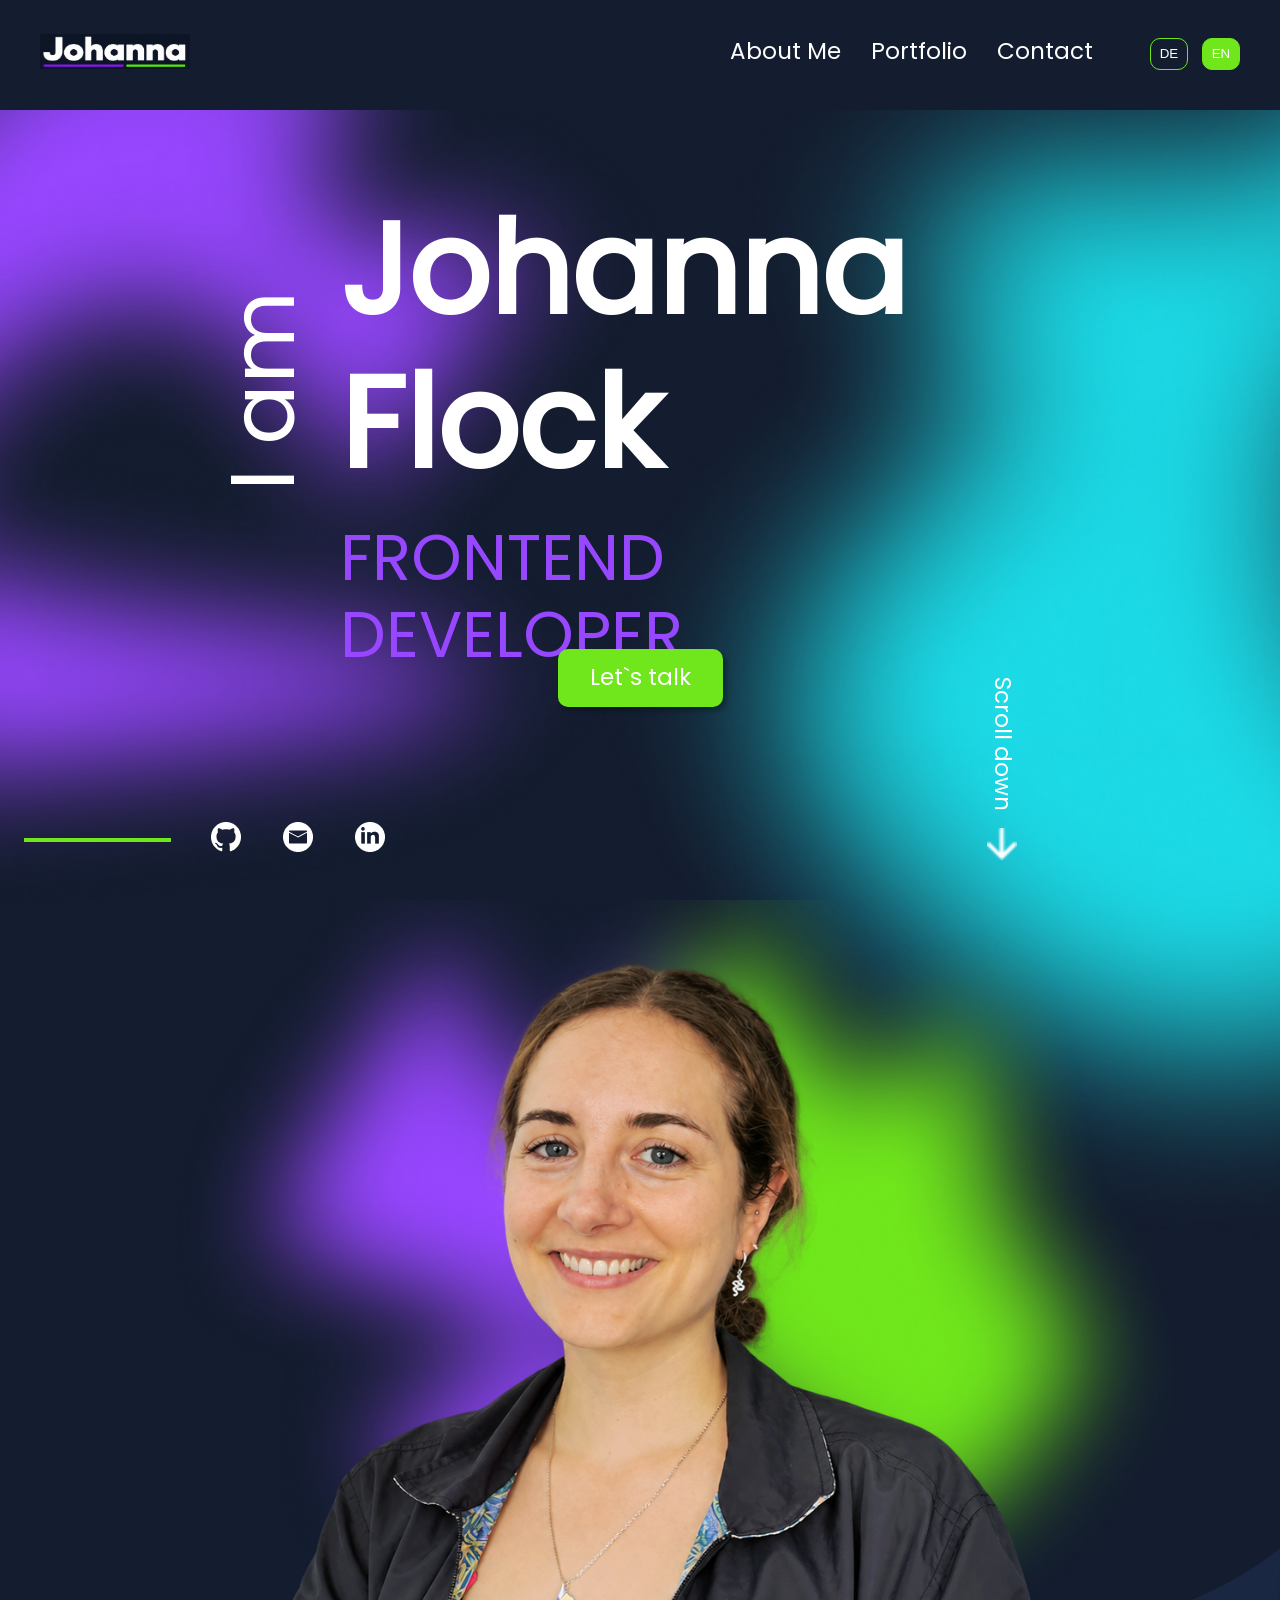
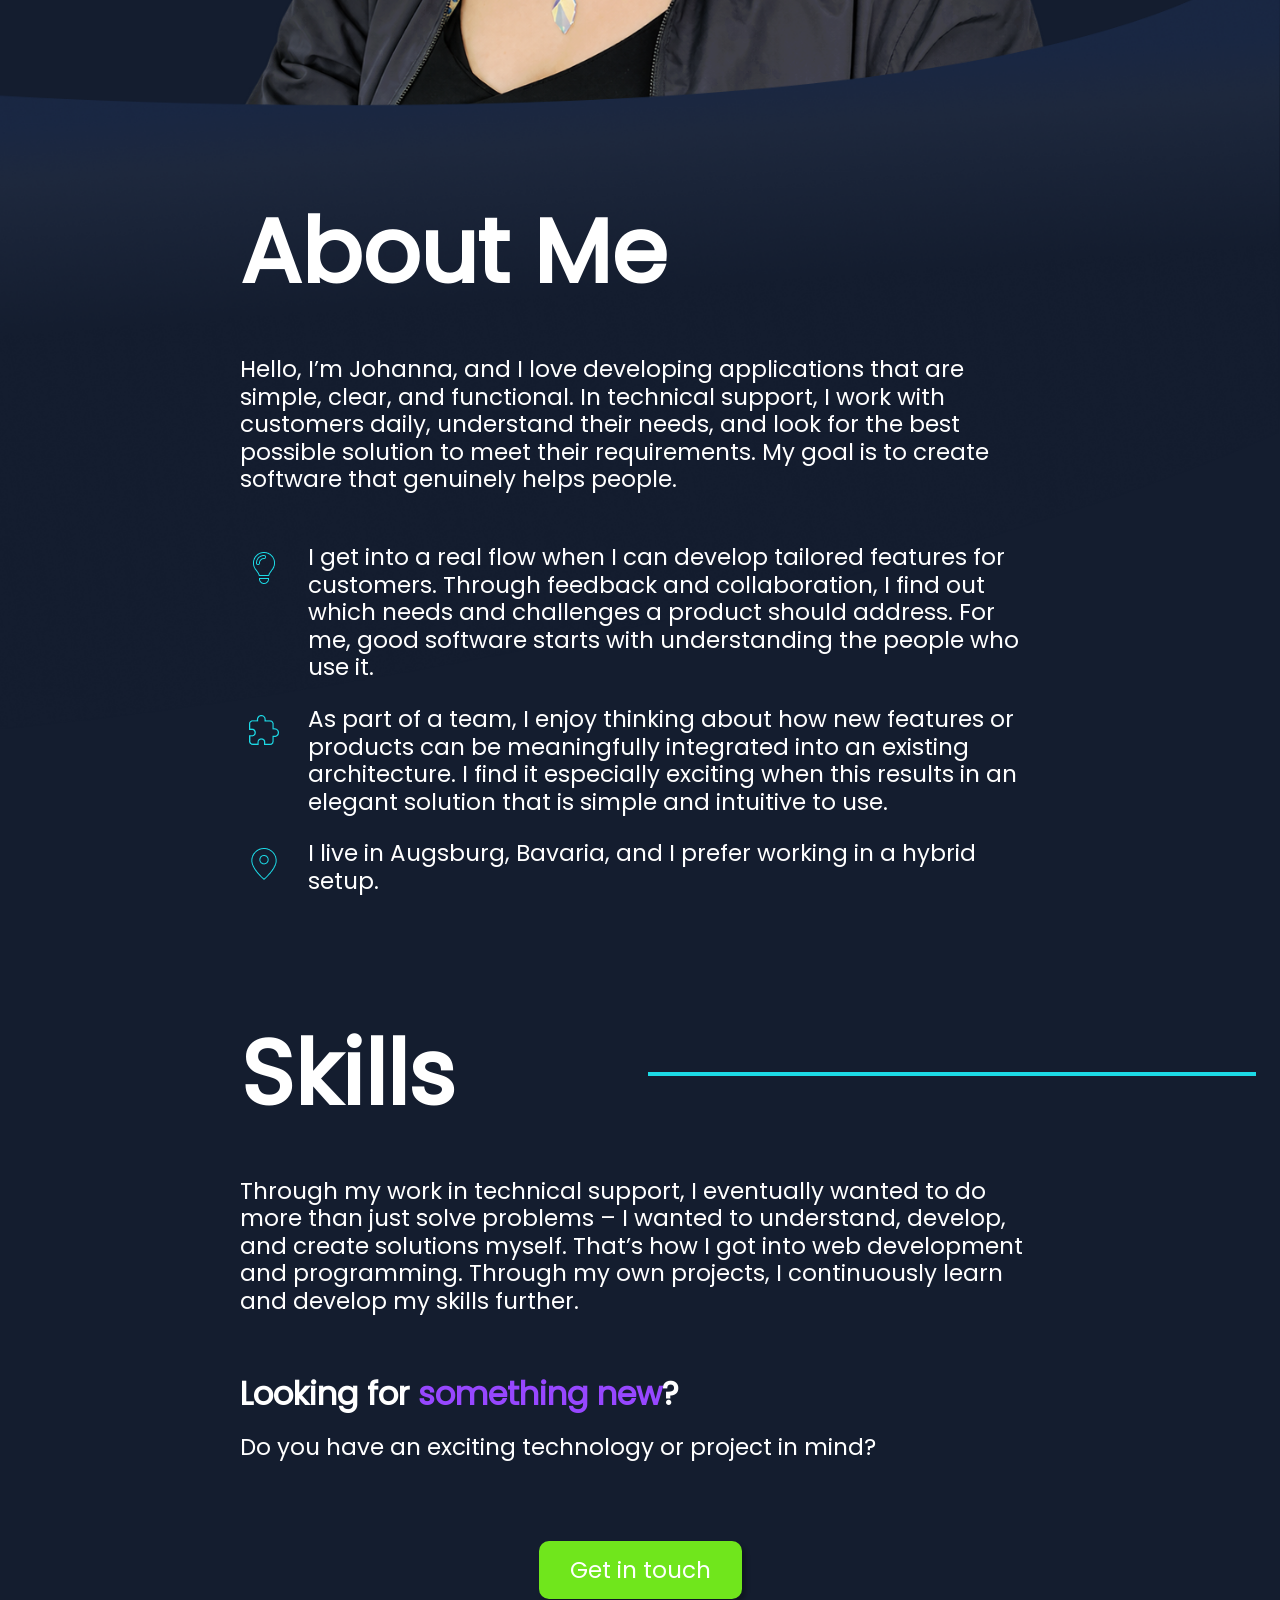
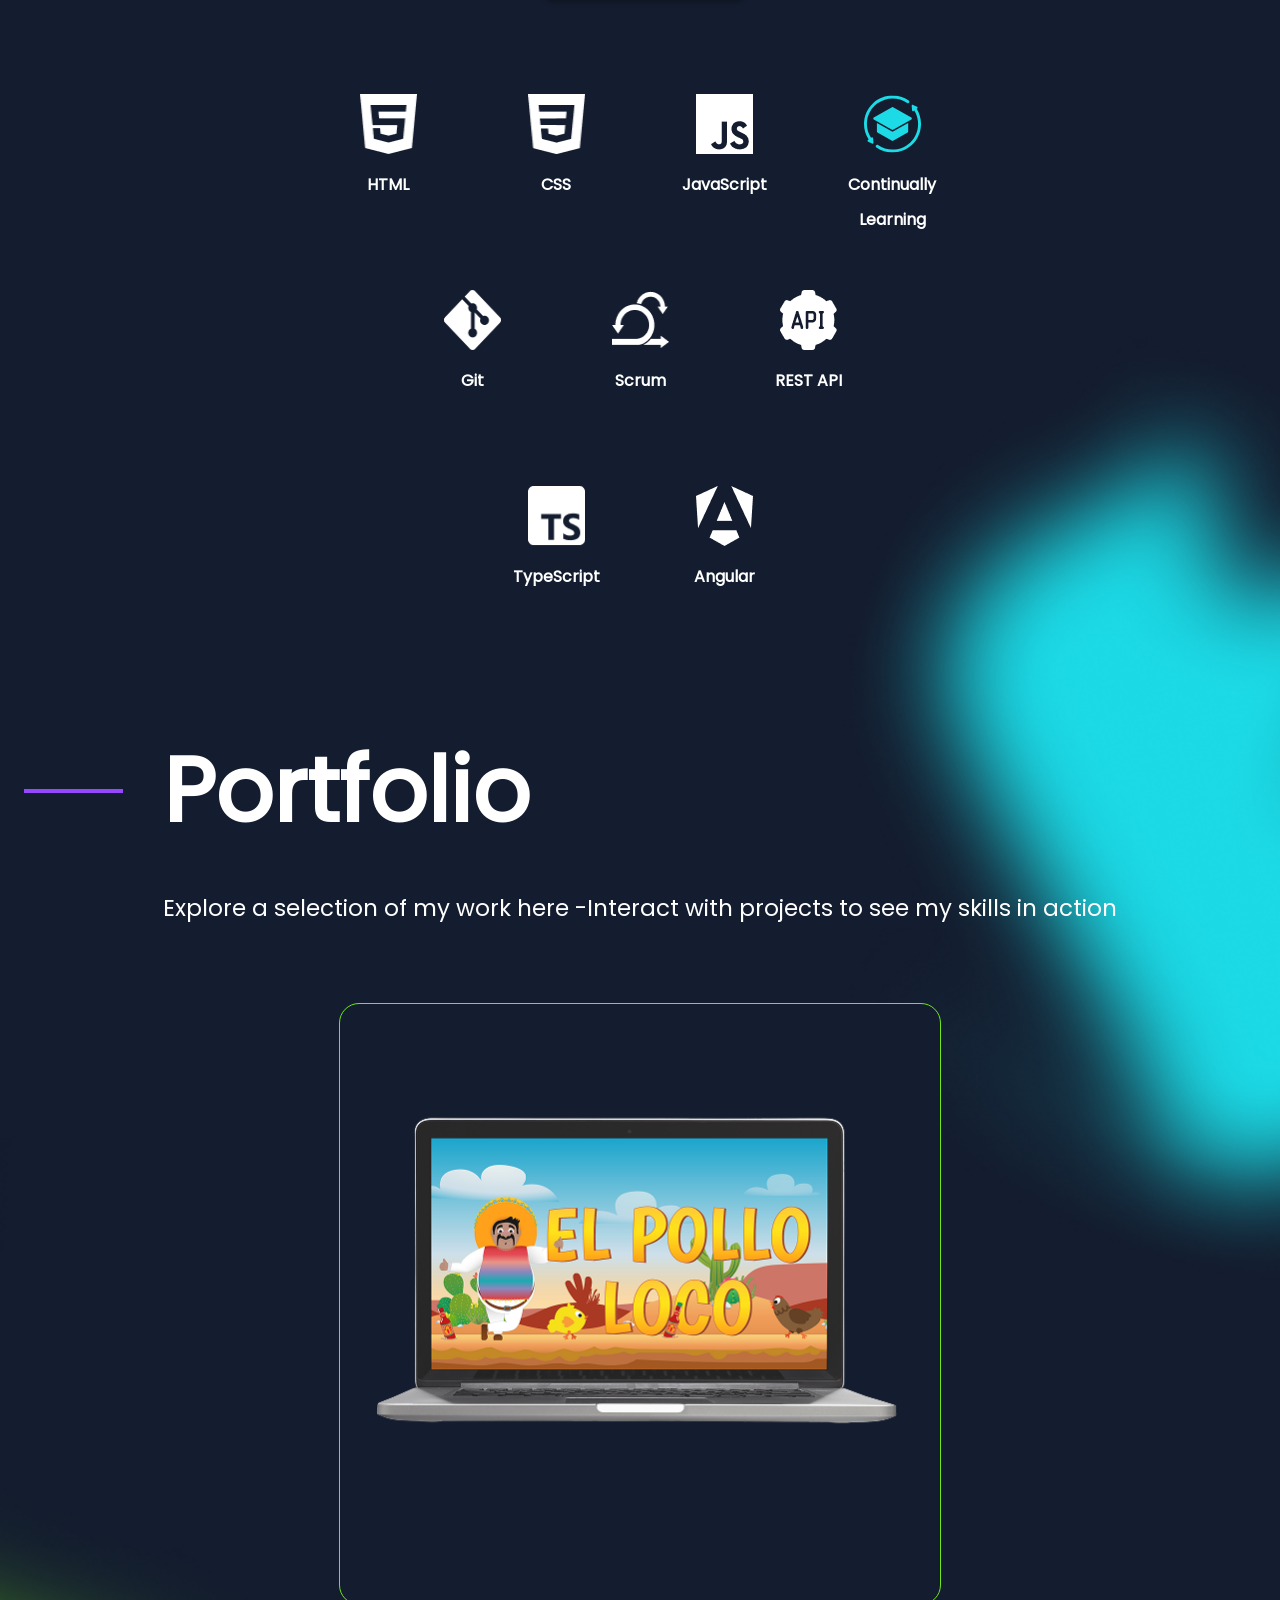
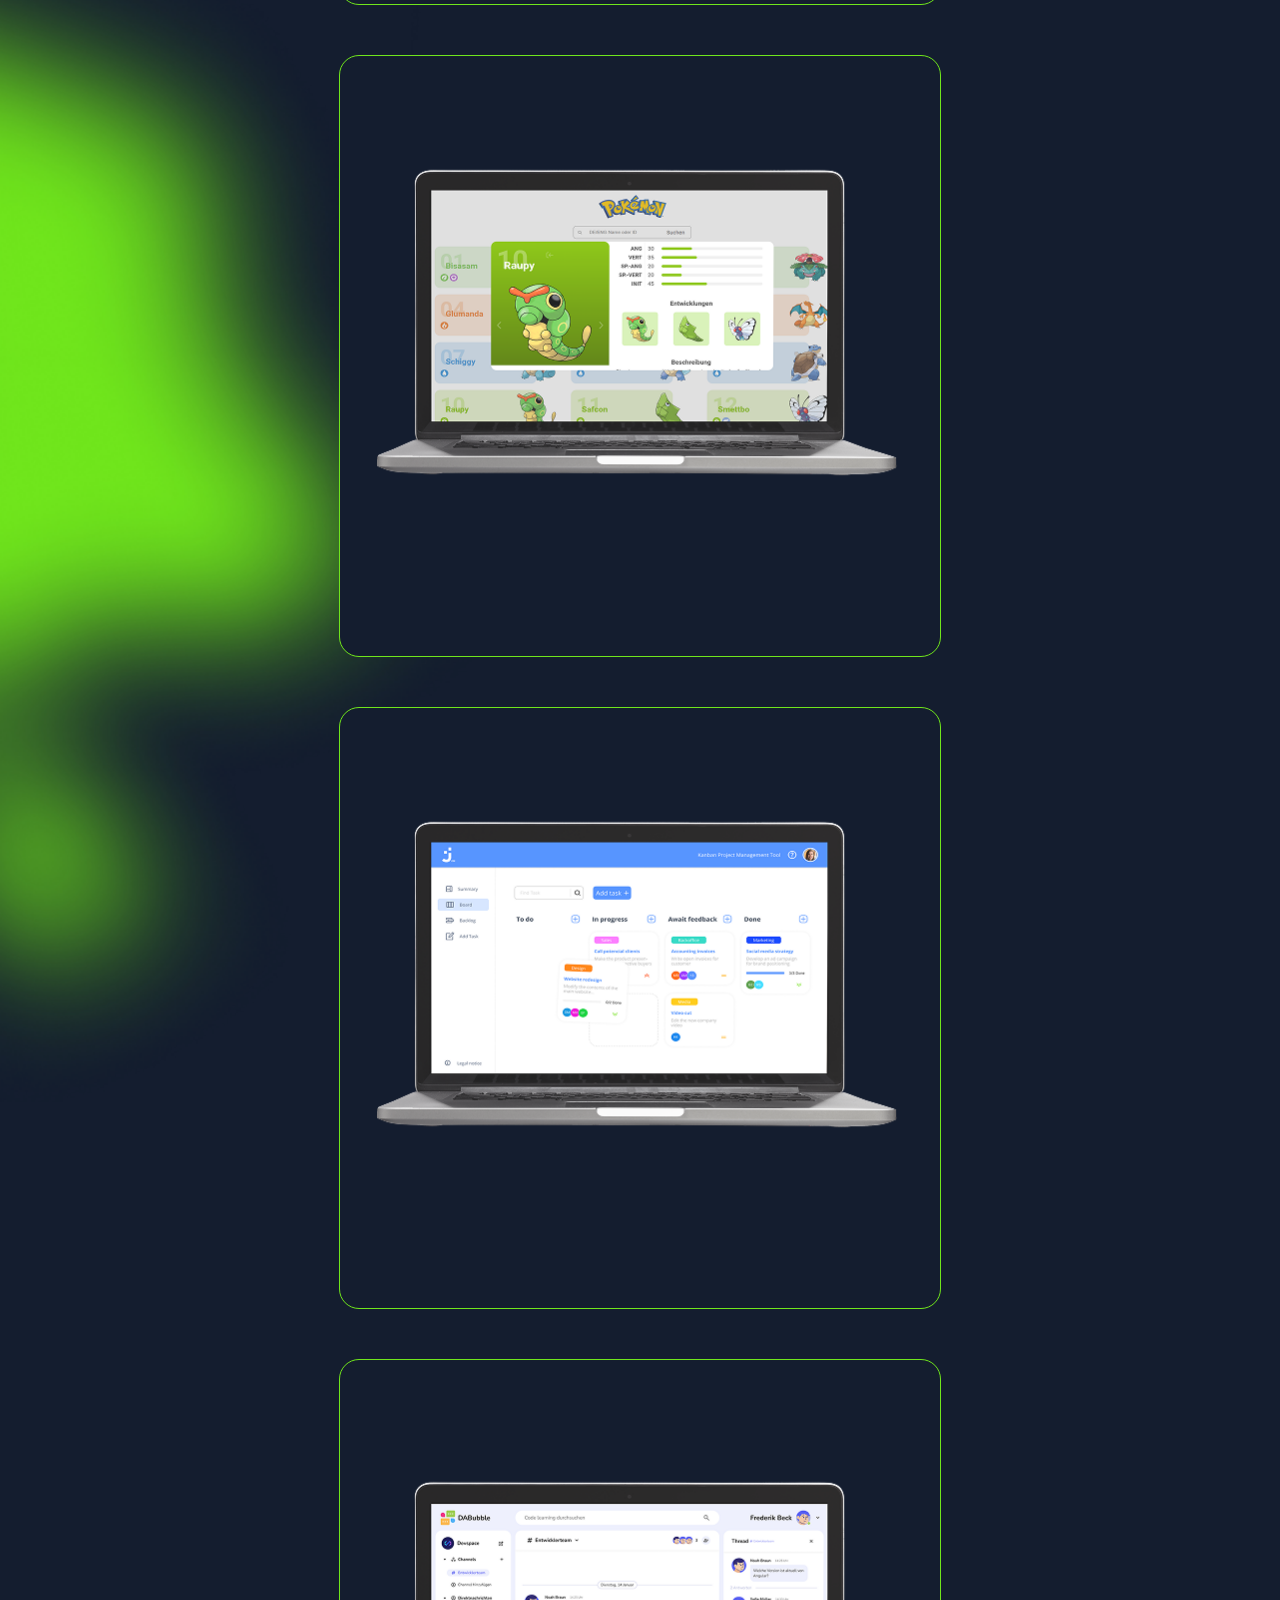
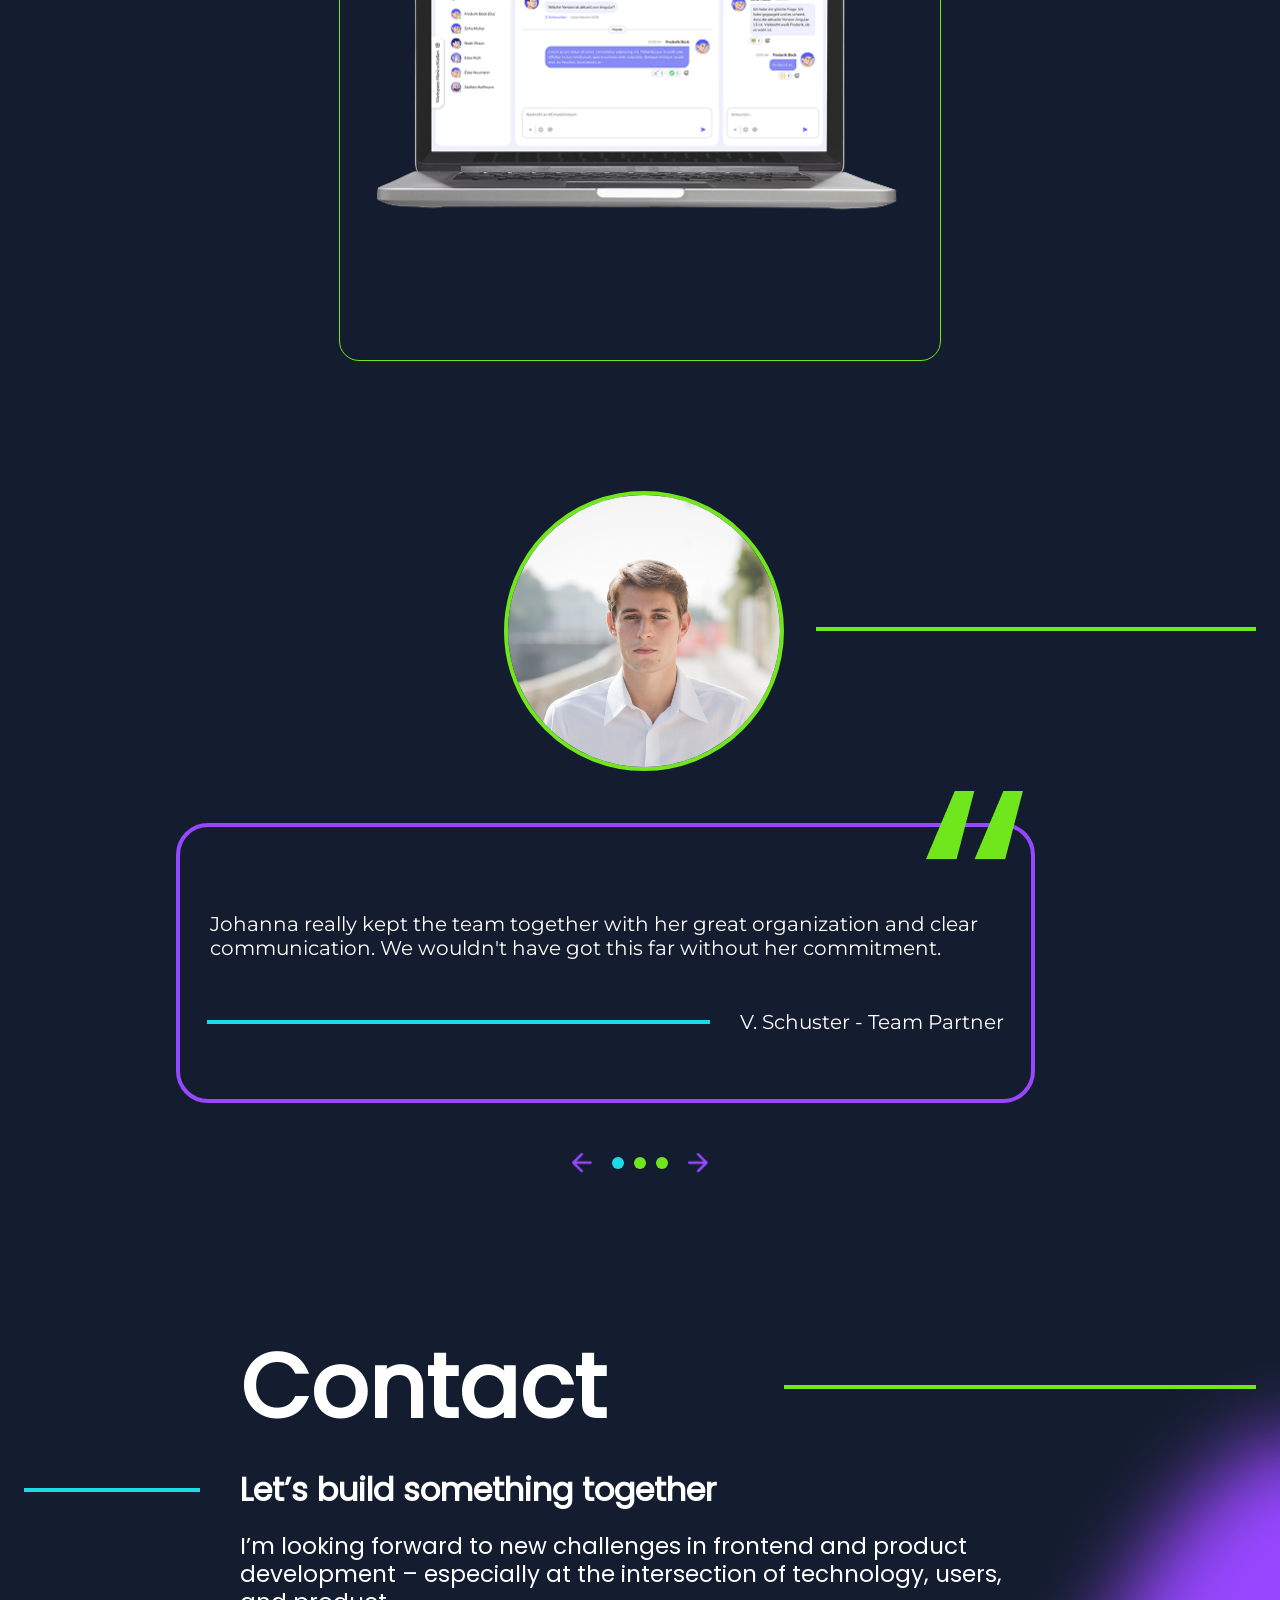
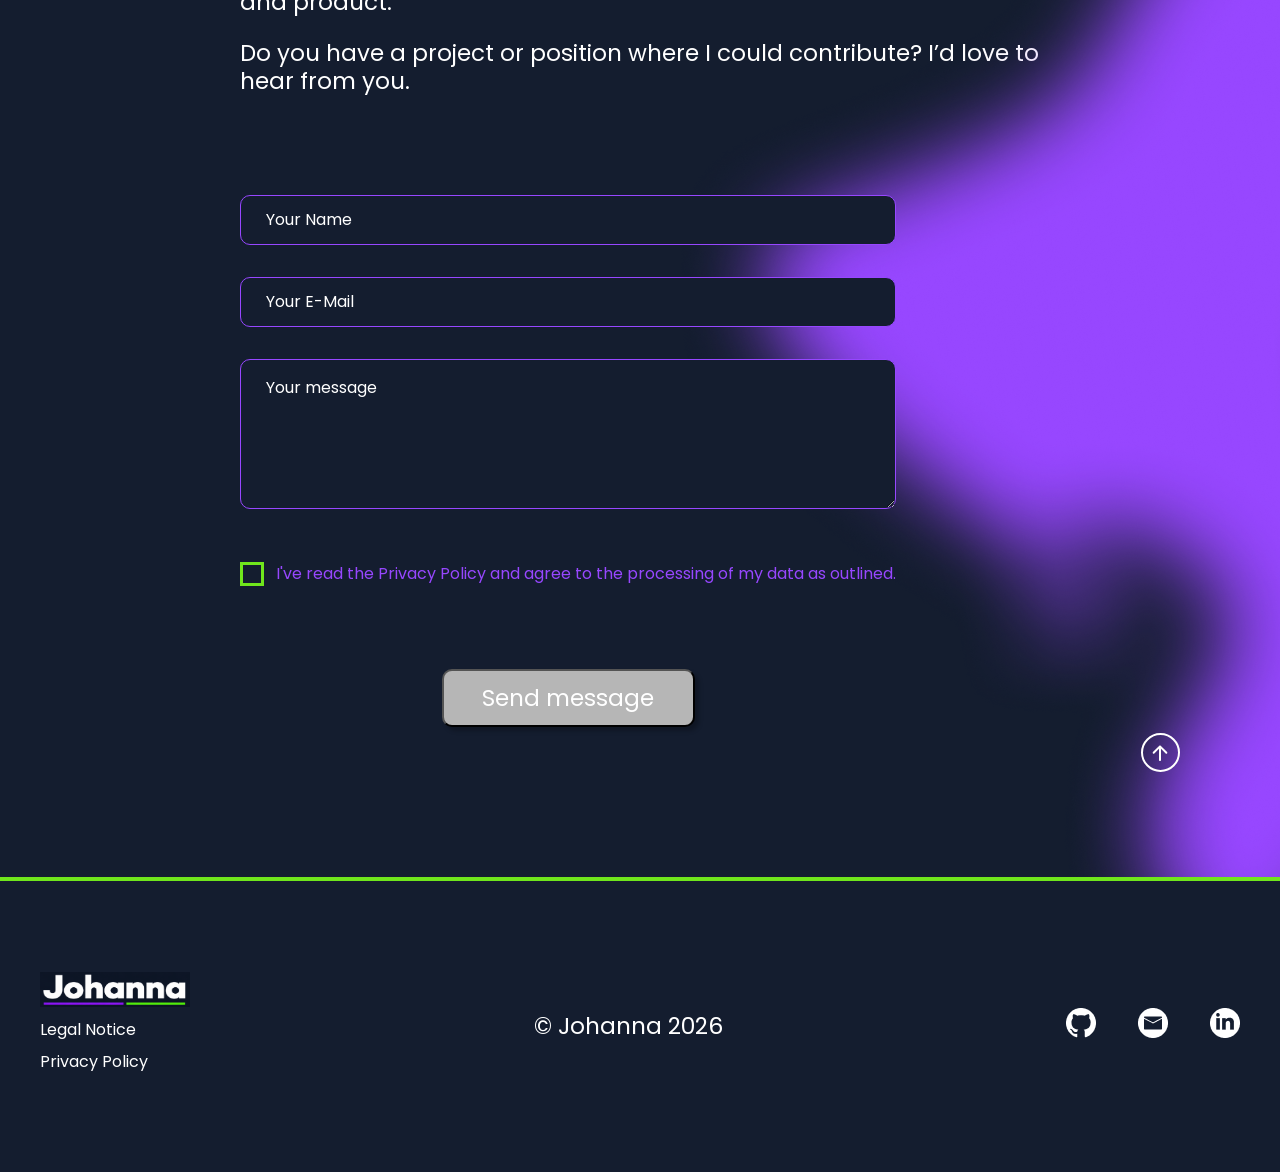
==== index.html @ c3635b46 "small adjustments layout" ====
<!DOCTYPE html>
<html lang="de">

<head>
    <meta charset="UTF-8">
    <meta name="viewport" content="width=device-width, initial-scale=1.0">
    <title>Johanna Flock</title>
    <link rel="icon" type="image/png" href="icons/favicon_portfolio.png">
    <link rel="stylesheet" href="css/style.css">
    <link rel="stylesheet" href="css/nav.css">
    <link rel="stylesheet" href="css/sections.css">
    <link rel="stylesheet" href="css/hero.css">
    <link rel="stylesheet" href="css/aboutme.css">
    <link rel="stylesheet" href="css/skills.css">
    <link rel="stylesheet" href="css/portfolio.css">
    <link rel="stylesheet" href="css/contact.css">
    <link rel="stylesheet" href="css/footer.css">
</head>
<body>
    <header class="header">
        <nav class="navbar">
            <div class="navbar_container">
                <div class="navbar_name">
                    <a href="#hero" class="nav_hero">
                        <img src="icons/Johannalogo.png" alt="Johanna Flock" class="nav_hero_img">
                    </a>
                </div>
                <div class="navbar_menu">
                    <div class="nav_links">
                        <a href="#about" class="nav_btn subtitles" data-i18n="aboutTitle">
                            About me
                        </a>
                        <a href="#portfolio" class="nav_btn subtitles" data-i18n="portfolioTitle">
                            Portfolio
                        </a>
                        <a href="#contact" class="nav_btn subtitles" data-i18n="contactTitle">
                            Contact
                        </a>
                    </div>
                    <div class="language_switch">
                        <button class="language_btn active_language_button" data-language="de">
                            DE
                        </button>

                        <button class="language_btn" data-language="en">
                            EN
                        </button>
                    </div>
                </div>
                <button class="burger_menu" aria-label="Open menu" aria-expanded="false" aria-controls="mobile_menu">
                    <span></span>
                    <span></span>
                    <span></span>
                </button>
            </div>
            <div class="mobile_menu_overlay" id="mobile_menu">
                <div class="mobile_menu_content">
                    <div class="mobile_nav_links">
                        <a href="#about" class="nav_btn subtitles mobile_nav_btn" data-i18n="aboutTitle">
                            About me
                        </a>
                        <a href="#portfolio" class="nav_btn subtitles mobile_nav_btn" data-i18n="portfolioTitle">
                            Portfolio
                        </a>
                        <a href="#contact" class="nav_btn subtitles mobile_nav_btn" data-i18n="contactTitle">
                            Contact
                        </a>
                        <div class="language_switch mobile_language_switch">
                            <button class="bold_font active_language_button" data-language="de">
                                DE
                            </button>
                            <span class="language_separator">/</span>
                            <button class="bold_font" data-language="en">
                                EN
                            </button>
                        </div>
                    </div>
                </div>
            </div>
        </nav>
    </header>
    <section id="hero" class="hero_section">
        <div class="hero_wrapper">
            <img src="img/purple shadow_hero.png" alt="purple-shadow" class="shadow_img_purple">
            <img src="img/blue shadow_hero.png" alt="blue-shadow" class="shadow_img_blue">
            <div class="hero_container">
                <div class="hero_content">
                    <div class="Iam">
                        <span>I am</span>
                    </div>
                    <div class="hero_info">
                        <h1 class="hero_title">
                            Johanna Flock
                        </h1>
                        <span class="hero_subtitle">
                            FRONTEND DEVELOPER
                        </span>
                    </div>
                </div>
                <a href="#contact" class="hero_btn">Let`s talk</a>
            </div>
        </div>
        <div class="hero_bottom">
            <div class="social_media">
                <div class="green_line"></div>
                <a href="https://github.com/Johanna-Flock" target="_blank">
                    <img src="icons/github button.png" alt="GitHub" class="social_media_icon">
                </a>
                <a href="mailto:johanna.j.f@web.de">
                    <img src="icons/email button.png" alt="Email" class="social_media_icon">
                </a>
                <a href="https://www.linkedin.com" target="_blank">
                    <img src="icons/linkedin button.png" alt="LinkedIn" class="social_media_icon">
                </a>
            </div>
            <div class="hero_scroll">
                <span class="scroll_text">Scroll down</span>
                <img src="icons/arrow.png" alt="arrow-down" class="scroll_arrow">
            </div>
        </div>
    </section>
    <section id="about" class="about_section">
        <div class="about_wrapper">
            <div class="about_content">
                <h2 data-i18n="aboutTitle">
                    About Me
                </h2>
                <div>
                    <p data-i18n="aboutText">
                        Hello, I’m Johanna, and I love developing applications that are simple, clear, and functional.
                        In technical support, I work with customers daily, understand their needs, and look for the
                        best possible solution to meet their requirements. My goal is to create software that genuinely
                        helps people.
                    </p>
                </div>
                <div>
                    <ul>
                        <li>
                            <img src="icons/bulb desktop.png" alt="Bulb">
                            <span data-i18n="problemSolvingText">
                                I get into a real flow when I can develop tailored features for customers. Through
                                feedback and collaboration, I find out which needs and challenges a product should
                                address. For me, good software starts with understanding the people who use it.
                            </span>
                        </li>
                        <li>
                            <img src="icons/puzzle desktop.png" alt="JavaScript">
                            <span data-i18n="passionText">
                                As part of a team, I enjoy thinking about how new features or products can be
                                meaningfully integrated into an existing architecture. I find it especially exciting
                                when this results in an elegant solution that is simple and intuitive to use.
                            </span>
                        </li>
                        <li>
                            <img src="icons/location.png" alt="Location">
                            <span data-i18n="locationText">
                                I live in Augsburg, Bavaria, and I prefer working in a hybrid setup.
                            </span>
                        </li>
                    </ul>
                </div>
            </div>
            <div class="picture">
                <img src="img/aboutme_shadow.png" alt="green-purple-shadow" class="shadow_img_aboutme">
                <img src="img/Johanna_about_me_version4.png" alt="Johanna Flock" class="aboutme_img">
            </div>
        </div>
        <img src="img/background_aboutme.png" alt="" class="about_wave">
    </section>
    <section id="skills" class="skills_section">
        <div class="skills_wrapper">
            <div class="all_skills">
                <a href="#contact" class="skill_btn_mobile">Get in touch</a>
                <div class="skills_grid">
                    <div class="skill_card">
                        <img src="icons/html.png" alt="HTML">
                        <p>HTML</p>
                    </div>
                    <div class="skill_card">
                        <img src="icons/css.png" alt="CSS">
                        <p>CSS</p>
                    </div>
                    <div class="skill_card">
                        <img src="icons/JS.png" alt="JavaScript">
                        <p>JavaScript</p>
                    </div>
                    <div class="skill_card">
                        <img src="icons/learning.svg" alt="Learning">
                        <p>Continually </p>
                        <p>Learning</p>
                    </div>
                </div>
                <div class="skills_grid">
                    <div class="skill_card">
                        <img src="icons/git.png" alt="Git">
                        <p>Git</p>
                    </div>
                    <div class="skill_card">
                        <img src="icons/scrum.png" alt="Scrum">
                        <p>Scrum</p>
                    </div>
                    <div class="skill_card">
                        <img src="icons/rest-api.png" alt="REST API">
                        <p>REST API</p>
                    </div>

                </div>
                <div class="skills_grid">
                    <div class="skill_card">
                        <img src="icons/typescript.png" alt="TypeScript">
                        <p>TypeScript</p>
                    </div>
                    <div class="skill_card">
                        <img src="icons/angular.png" alt="Angular">
                        <p>Angular</p>
                    </div>

                </div>

            </div>
            <div class="all_skills_mobile">
                <a href="#contact" class="skill_btn_mobile_mobile">Get in touch</a>
                <div class="skills_grid">
                    <div class="skill_card">
                        <img src="icons/html.png" alt="HTML">
                        <p>HTML</p>
                    </div>
                    <div class="skill_card">
                        <img src="icons/css.png" alt="CSS">
                        <p>CSS</p>
                    </div>
                    <div class="skill_card">
                        <img src="icons/JS.png" alt="JavaScript">
                        <p>JavaScript</p>
                    </div>

                </div>
                <div class="skills_grid">
                    <div class="skill_card">
                        <img src="icons/typescript.png" alt="TypeScript">
                        <p>TypeScript</p>
                    </div>
                    <div class="skill_card">
                        <img src="icons/angular.png" alt="Angular">
                        <p>Angular</p>
                    </div>
                    <div class="skill_card">
                        <img src="icons/git.png" alt="Git">
                        <p>Git</p>
                    </div>

                </div>
                <div class="skills_grid">
                    <div class="skill_card">
                        <img src="icons/scrum.png" alt="Scrum">
                        <p>Scrum</p>
                    </div>
                    <div class="skill_card">
                        <img src="icons/rest-api.png" alt="REST API">
                        <p>REST API</p>
                    </div>
                    <div class="skill_card">
                        <img src="icons/learning.svg" alt="Learning">
                        <p>Continually </p>
                        <p>Learning</p>
                    </div>

                </div>
            </div>
            <div class="skills_container">
                <div class="skills_headline">

                    <h2 data-i18n="skillsHeadline" class="section_title">
                        Skills
                    </h2>
                    <div class="blue_line"></div>
                </div>
                <p data-i18n="skillsText">
                    Through my work in technical support, I eventually wanted to do more than just solve problems – I
                    wanted to understand, develop, and create solutions myself. That’s how I got into web development
                    and programming. Through my own projects, I continuously learn and develop my skills further.
                </p>
                <h3>
                    <span data-i18n="skillsOfferStart">Looking for</span>
                    <span class="highlight" data-i18n="skillsNews">something new</span>?
                </h3>
                <p data-i18n="skillsCurious" class="skills_curious">
                    Do you have an exciting technology or project in mind?
                </p>
                <a href="#contact" class="skill_btn">Get in touch</a>
            </div>
        </div>
    </section>
    <section id="portfolio" class="portfolio_section">
        <img src="img/blue shadow portfolio.png" alt="blue shadow" class="shadow_portfolio_blue">
        <img src="img/green shadow portfolio.png" alt="blue shadow" class="shadow_portfolio_green">
        <div class="portfolio_wrapper">
            <div class="portfolio_section_head">
                <div class="portfolio_title_design">
                    <div class="violet_line"></div>
                    <h2>
                        Portfolio
                    </h2>
                </div>
                <p data-i18n="portfolioText">
                    Explore a selection of my work here -Interact with projects to see my skills in action.
                </p>
            </div>
            <div class="portfolio_grid">
                <div class="portfolio_card_row">
                    <article class="project_card">
                        <div class="project_image_wrapper">
                            <img src="img/pollo loco.png" alt="Screenshot des Projekts" class="project_image">
                        </div>
                        <div class="project_overlay">
                            <div class="project_buttons">
                                <a href="https://github.com/Johanna-Flock/El-Pollo-Loco.git"
                                    class="project_btn blueborder" target="_blank" rel="noopener noreferrer">GitHub</a>
                                <a href="https://el-pollo-loco.johanna-flock.de" class="project_btn violetbutton"
                                    target="_blank" rel="noopener noreferrer">Live Test</a>
                            </div>
                            <div class="project_description">
                                <h4>El Pollo Loco</h4>
                                <p data-i18n="portfolioPolloLoco">
                                    Jump, run and throw game based on object-oriented approach. Help Pepe to find coins
                                    and tabasco salsa to fight against the crazy chicken.
                                </p>
                                <p class="green">Javascript | HTML | CSS</p>
                            </div>
                        </div>
                    </article>
                    <article class="project_card">
                        <div class="project_image_wrapper">
                            <img src="img/pokedex.png" alt="Screenshot des Projekts" class="project_image">
                        </div>
                        <div class="project_overlay">
                            <div class="project_buttons">
                                <a href="https://github.com/Johanna-Flock/Pokeindex.git" class="project_btn blueborder"
                                    target="_blank" rel="noopener noreferrer">GitHub</a>
                                <a href="https://pokedex.johanna-flock.de" class="project_btn violetbutton"
                                    target="_blank" rel="noopener noreferrer">Live Test</a>
                            </div>
                            <div class="project_description">
                                <h4>Pokédex</h4>
                                <p data-i18n="portfolioPokedex">
                                    Based on the PokéAPI a simple library that provides and catalogues pokemon
                                    information.
                                </p>
                                <p class="green">Javascript | HTML | CSS | Api</p>
                            </div>
                        </div>
                    </article>
                </div>
                <div class="portfolio_card_row">
                    <article class="project_card">
                        <div class="project_image_wrapper">
                            <img src="img/join.png" alt="Screenshot des Projekts" class="project_image">
                        </div>
                        <div class="project_overlay">
                            <div class="project_buttons">
                                <a href="https://github.com/Johanna-Flock/Join.git" class="project_btn blueborder"
                                    target="_blank" rel="noopener noreferrer">GitHub</a>
                                <a href="https://join.johanna-flock.de" class="project_btn violetbutton" target="_blank"
                                    rel="noopener noreferrer">Live Test</a>
                            </div>
                            <div class="project_description">
                                <h4>Join</h4>
                                <p data-i18n="portfolioJoin">
                                    Task manager inspired by the Kanban System. Create and organize tasks using drag and
                                    drop functions, assign users and categories.
                                </p>
                                <p class="green">Javascript | HTML | CSS | Firebase</p>
                            </div>
                        </div>
                    </article>
                    <article class="project_card">
                        <div class="project_image_wrapper">
                            <img src="img/DABubble.png" alt="Screenshot des Projekts" class="project_image">
                        </div>
                        <div class="project_overlay">
                            <div class="project_buttons">
                                <a href="#" class="project_btn blueborder" target="_blank"
                                    rel="noopener noreferrer">GitHub</a>
                                <a href="#" class="project_btn violetbutton" target="_blank"
                                    rel="noopener noreferrer">Live Test</a>
                            </div>
                            <div class="project_description">
                                <h4>DABubble</h4>
                                <p data-i18n="portfolioDABubble">
                                    This App is a Slack Clone App. It revolutionizes team communication and
                                    collaboration with its intuitive interface, real-time messaging, and robust channel
                                    organization.
                                </p>
                                <p class="green">Javascript | HTML | CSS</p>
                            </div>
                        </div>
                    </article>
                </div>
            </div>
            <div class="references">
                <div class="references_text_picture">
                    <img src="img/“.png" alt=" Anführungszeichen" class="references_design_element">
                    <div class="reference_text">
                        <p id="referenceQuote" class="reference_quote">Johanna really kept the team together with her
                            great organization and
                            clear communication. We
                            wouldn't have got this far without her commitment.</p>
                        <div class="reference_name">
                            <div class=blue_line_references></div>
                            <span id="referenceName">
                                V.Schuster -Team Partner
                            </span>
                        </div>
                    </div>
                    <div class="reference_picture_wrapper">
                        <div class="reference_picture">
                            <img src="img/place holder 3.png" alt="Referenceperson" id="referenceImage"
                                class="reference_img">
                        </div>
                        <div class="green_line_references"></div>
                    </div>
                </div>
                <div class="arrow_switch">
                    <button class="arrow_btn" id="referencePrev">
                        <img src="img/arrow_back.png" alt="Previous reference" class="arrow_references">
                    </button>
                    <span class="reference-dot dotblue"></span>
                    <span class="reference-dot dotgreen"></span>
                    <span class="reference-dot dotgreen"></span>
                    <button class="arrow_btn" id="referenceNext">
                        <img src="img/arrow_forward.png" alt="Next reference" class="arrow_references">
                    </button>
                </div>
            </div>
        </div>
    </section>
    <section id="contact" class="contact_section">
        <img src="img/purple shadow contact.png" alt="purple_shadow" class="purple_shadow_contact">
        <div class="contact_wrapper">
            <div class="contact_inner">
                <div class="contact_section_title">
                    <h2 data-i18n="contactTitle">
                        Contact
                    </h2>
                    <div class="green_line_contact"></div>
                </div>
                <div class="contact_content">

                    <div class="contact_description">
                        <div class="contact_problem_to_solve">
                            <div class="blue_line_contact"></div>
                            <h3 data-i18n="contactQuestion">Let’s build something together</h3>
                        </div>
                        <p data-i18n="contactText">I’m looking forward to new challenges in frontend and product
                            development – especially at the intersection of technology, users, and product.</p>
                        <p data-i18n="contactOffer">Do you have a project or position where I could contribute? I’d love
                            to hear from you.</p>
                    </div>

                    <form class="contact_form">
                        <div class="form_field">
                            <input id="name" type="text" name="name" placeholder="Your Name" class="form_input"
                                data-i18n="namePlaceholder">
                            <img src="icons/redframe.png" alt="" class="validation_icon error_icon">
                            <img src="icons/greenframe.png" alt="" class="validation_icon success_icon">
                            <p class="required_message" data-i18n="nameRequired">
                                Your name is required.
                            </p>
                            <p class="invalid_message" data-i18n="nameInvalid">
                                Your name needs at least 2 characters.
                            </p>
                        </div>
                        <div class="form_field">
                            <input id="email" type="email" name="email" placeholder="Your E-Mail" class="form_input"
                                data-i18n="emailPlaceholder">
                            <img src="icons/redframe.png" alt="" class="validation_icon error_icon">
                            <img src="icons/greenframe.png" alt="" class="validation_icon success_icon">
                            <p class="required_message" data-i18n="emailRequired">
                                Your email is required.
                            </p>
                            <p class="invalid_message" data-i18n="emailInvalid">
                                Please enter a valid email address.
                            </p>
                        </div>
                        <div class="form_field">
                            <textarea id="message" name="message" placeholder="Your message" class="form_textarea"
                                data-i18n="messagePlaceholder"></textarea>
                            <img src="icons/redframe.png" alt="" class="validation_icon error_icon">
                            <img src="icons/greenframe.png" alt="" class="validation_icon success_icon">
                            <p class="required_message" data-i18n="messageRequired">
                                Your message is required.
                            </p>
                            <p class="invalid_message" data-i18n="messageInvalid">
                                Your message needs at least 10 characters.
                            </p>
                        </div>
                        <div class="checkbox_wrapper">
                            <label class="checkbox_label">
                                <input type="checkbox" name="privacy" class="input_checkbox" required>

                                <span class="custom_checkbox"></span>

                                <p class="checkbox_text">
                                    <span data-i18n="privacyTextStart">
                                        I've read the
                                    </span>

                                    <span data-i18n="privacyPolicy">
                                        privacy policy
                                    </span>

                                    <span data-i18n="privacyTextEnd">
                                        and agree to the processing of my data as outlined.
                                    </span>
                                </p>
                            </label>
                            <p class="privacy_error" data-i18n="privacyError">
                                Please accept the privacy policy.
                            </p>
                            <button type="button" class="submit_btn" onclick="sendMail()" data-i18n="sendMessage">
                                Send message
                            </button>
                        </div>
                    </form>

                    <a href="#hero" class="up_btn">
                        <svg width="39" height="39" viewBox="0 0 39 39" fill="none" xmlns="http://www.w3.org/2000/svg">
                            <rect x="1" y="1" width="37" height="37" rx="18.5" stroke="white" stroke-width="2" />
                            <path
                                d="M18 15.828L13.343 20.485C12.9525 20.8755 12.3194 20.8755 11.929 20.485C11.5385 20.0945 11.5385 19.4615 11.929 19.071L18.2928 12.7071C18.6834 12.3166 19.3165 12.3166 19.7071 12.7071L26.071 19.071C26.4614 19.4615 26.4614 20.0945 26.071 20.485C25.6805 20.8755 25.0474 20.8755 24.657 20.485L20 15.828L20 27C20 27.5523 19.5522 28 19 28C18.4477 28 18 27.5523 18 27L18 15.828Z"
                                fill="white" />
                        </svg>
                    </a>
                </div>
            </div>
        </div>
    </section>

    <footer class="portfolio_footer">
        <div class="footer_wrapper">
            <div class="footer_links">
                <a href="#hero" class="nav_hero">
                    <img src="icons/Johannalogo.png" alt="Johanna Flock" class="nav_hero_img">
                </a>
                <a href="legal_notice.html" class="footer_link" data-i18n="legalNotice">
                    Legal Notice
                </a>
                <a href="privacy_policy.html" class="footer_link" data-i18n="privacyPolicy">
                    Privacy Policy
                </a>
            </div>
            <p>&copy; Johanna 2026</p>
            <div class="footer_social_media">
                <a href="https://github.com/Johanna-Flock" target="_blank">
                    <img src="icons/github button.png" alt="GitHub" class="social_media_icon">
                </a>
                <a href="mailto:johanna.j.f@web.de">
                    <img src="icons/email button.png" alt="Email" class="social_media_icon">
                </a>
                <a href="https://www.linkedin.com" target="_blank">
                    <img src="icons/linkedin button.png" alt="LinkedIn" class="social_media_icon">
                </a>
            </div>
        </div>
        <div class="footer_wrapper_mobile">
            <a href="#hero" class="nav_hero">
                <img src="icons/Johannalogo.png" alt="Johanna Flock" class="nav_hero_img">
            </a>
            <p>&copy; Johanna 2026</p>
            <div class="footer_social_media">
                <a href="https://github.com/Johanna-Flock" target="_blank">
                    <img src="icons/github button.png" alt="GitHub" class="social_media_icon">
                </a>
                <a href="mailto:johanna.j.f@web.de">
                    <img src="icons/email button.png" alt="Email" class="social_media_icon">
                </a>
                <a href="https://www.linkedin.com" target="_blank">
                    <img src="icons/linkedin button.png" alt="LinkedIn" class="social_media_icon">
                </a>
            </div>
            <div class="footer_links">
                <a href="legal_notice.html" class="footer_link" data-i18n="legalNotice">
                    Legal Notice
                </a>
                <a href="privacy_policy.html" class="footer_link" data-i18n="privacyPolicy">
                    Privacy Policy
                </a>
            </div>
        </div>
    </footer>
    <script src="js/script.js"></script>
    <script src="js/contact_form.js"></script>
    <script src="js/translation.js"></script>
</body>
</html>
---- css/style.css ----
@font-face {
    font-family: 'Poppins';
    src: url('../fonts/Poppins-Regular.ttf') format('truetype');
    font-weight: 400;
    font-style: normal;
}

@font-face {
    font-family: 'Montserrat';
    src: url('../fonts/Montserrat-VariableFont_wght.ttf') format('truetype');
    font-weight: 400;
    font-style: normal;
}

@font-face {
    font-family: 'Open Sans';
    src: url('../fonts/OpenSans-VariableFont_wdth\,wght.ttf') format('truetype');
    font-weight: 400;
    font-style: normal;
}

h1 {
    font-family: Poppins;
    font-weight: 700;
    font-size: 128px;
    line-height: 120%;
    letter-spacing: 0%;
    margin: 0;
}

h2 {
    font-family: Poppins;
    font-weight: 700;
    font-size: 90px;
    line-height: 120%;
    letter-spacing: 0%;
    margin: 0;
}

h3 {
    font-family: Poppins;
    font-weight: 700;
    font-size: 32px;
    line-height: 120%;
    letter-spacing: 0%;
    margin: 0;
}

h4 {
    font-family: Poppins;
    font-weight: 700;
    font-size: 32px;
    line-height: 120%;
    letter-spacing: 0%;
    margin-top: 0;
    color: #9747FF;
    margin-bottom: 27px;
}

h5 {
    font-family: Open Sans;
    font-weight: 700;
    font-style: Bold;
    font-size: 61px;
    line-height: 120%;
    letter-spacing: 0%;
    color: #70E61C;
    margin-bottom: 50px;
}

.subtitles {
    font-family: Poppins;
    font-weight: 400;
    font-style: Regular;
    font-size: 23px;
    line-height: 120%;
    letter-spacing: 0%;
}

body {
    font-family: Poppins;
    font-weight: 400;
    font-style: Regular;
    font-size: 23px;
    line-height: 120%;
    letter-spacing: 0%;
    background: #141D2F;
    color: #FFFFFF;
    margin: 0;
}

@media (max-width: 1024px) {

    h2 {
        font-size: 70px;
    }

}

@media (max-width: 800px) {

    h2 {
        font-size: 50px;
    }

    body {
        font-size: 20px;
    }

    h3 {
        font-size: 25px;
    }

}

@media (max-width: 650px) {

    h2 {
        font-size: 45px;
    }

    body {
        font-size: 16px;
    }

    h3 {
        font-size: 24px;
    }

}
---- css/nav.css ----
.navbar {
    position: fixed;
    top: 0;
    left: 0;
    width: 100%;
    height: 110px;
    background: #141D2F;
    z-index: 10000;
}

.navbar_container {
    width: 100%;
    max-width: 1440px;
    height: 100%;
    margin: 0 auto;
    padding: 0 40px;
    box-sizing: border-box;
    display: flex;
    justify-content: space-between;
    align-items: center;
}

.nav_hero_img {
    width: 150px;
    height: 35px;
}

.navbar_menu {
    width: 510px;
    height: 35px;
    display: flex;
    flex-direction: row;
    justify-content: space-between;
}

.nav_links {
    width: 380px;
    height: 32px;
    font-family: Poppins;
    font-weight: 400;
    /* font-style: Regular; */
    font-size: 23px;
    line-height: 120%;
    letter-spacing: 0%;
    display: flex;
    flex-direction: row;
    justify-content: flex-start;
    gap: 30px;
}

.nav_btn:hover {
    color: #70E61C;
}

.nav_btn {
    position: relative;
    text-decoration: none;
}

.nav_btn.active::after {
    content: "";
    position: absolute;
    left: 0;
    bottom: -8px;
    width: 100%;
    height: 3px;
    background-color: #9747FF;
    border-radius: 2px;
}

.nav_btn.active::after {
    transform: scaleX(1);
}

a {
    text-decoration: none;
    color: #FFFFFF;
}

.language_switch {
    display: flex;
    flex-direction: row;
    gap: 14px;
}

.language_btn {
    border: 1px solid #70E61C;
    width: 38px;
    height: 32px;
    gap: 5px;
    padding-top: 5px;
    padding-right: 8px;
    padding-bottom: 5px;
    padding-left: 8px;
    border-radius: 10px;
    color: #FFFFFF;
    background-color: transparent;
}

.active_language_button {
    background-color: #70E61C;
}

.mobile_language_switch button {
    background: transparent;
    border: none;
    padding: 0;
    font: inherit;
    cursor: pointer;
    font-weight: 600;
    color: white;
    font-size: 23px;
}

.burger_menu,
.mobile_menu_overlay {
    display: none;
}

@media (max-width: 1024px) {

    .burger_menu {
        display: flex;
        flex-direction: column;
        justify-content: space-between;
        width: 32px;
        height: 24px;
        padding: 0;
        border: none;
        background: transparent;
        cursor: pointer;
        position: relative;
        z-index: 1002;
    }

    .burger_menu span {
        display: block;
        width: 100%;
        height: 2px;
        background-color: white;
        border-radius: 2px;
        transition: transform 0.3s ease,
            opacity 0.3s ease;
    }

    .navbar_menu {
        display: none;
    }

    .mobile_menu_overlay {
        position: fixed;
        top: 0;
        left: 0;
        width: 100%;
        height: 100vh;
        background: rgba(20, 29, 47, 0.95);
        display: flex;
        justify-content: center;
        align-items: center;
        transform: translateX(100%);
        transition: transform 0.8s ease;
        z-index: 1000;
    }

    .mobile_menu_overlay.open {
        transform: translateX(0);
    }

    .mobile_menu_content {
        display: flex;
        flex-direction: column;
        align-items: center;
        width: 100%;
        height: 100%;
        position: relative;
    }

    .mobile_nav_links {
        display: flex;
        flex-direction: column;
        align-items: center;
        gap: 40px;
        position: absolute;
        top: 50%;
        left: 50%;
        transform: translate(-50%, -50%);
    }

    .mobile_nav_btn {
        white-space: nowrap;
    }

    .burger_menu.open span:nth-child(1) {
        transform: translateY(10.5px) rotate(45deg);
    }

    .burger_menu.open span:nth-child(2) {
        opacity: 0;
    }

    .burger_menu.open span:nth-child(3) {
        transform: translateY(-10.5px) rotate(-45deg);
    }

    .mobile_language_switch {
        display: flex;
        align-items: center;
        gap: 10px;
    }

    .mobile_language_switch .language_btn {
        cursor: pointer;
    }

    .language_separator {
        color: white;
    }

    .mobile_language_switch .active_language_button {
        color: #70E61C;
        background-color: transparent;
    }

}
---- css/sections.css ----
#about,
#portfolio,
#contact {
    scroll-margin-top: 130px;
}

.violet_line_legal_notice {
    width: 130px;
    height: 4px;
    background-color: #9747FF;
}

.violet_line_legal_notice2 {
    width: 500px;
    height: 4px;
    background-color: #9747FF;
}
---- css/hero.css ----
.hero_section {
    display: flex;
    flex-direction: column;
    justify-content: center;
    align-items: center;
    margin-bottom: 100px;
    height: 100vh;
}

.hero_wrapper {
    display: flex;
    justify-content: center;
    align-items: center;
    position: relative;
    width: 100%;
    z-index: 1;
}

.shadow_img_purple {
    position: absolute;
    top: -60%;
    left: 0;
    height: auto;
    width: 679px;
}

.shadow_img_blue {
    position: absolute;
    top: -90%;
    right: 0;
    height: auto;
    width: 679px;
}

.hero_container {
    position: relative;
    display: flex;
    flex-direction: column;
    align-items: center;
    justify-content: center;
}

.hero_content {
    display: flex;
    justify-content: flex-start;
    align-items: center;
    width: 1025px;
}

.Iam {
    transform: rotate(-90deg);
    font-size: 90px;
    color: white;
    white-space: nowrap;
    font-family: Poppins;
    font-weight: 400;
    line-height: 90px;
    letter-spacing: 0%;
    margin: 0;
    position: relative;
    left: 23px;
}

.Iam span {
    margin: 0;
    padding: 0;
}

.hero_title {
    font-family: Poppins;
    font-weight: 700;
    font-style: Bold;
    font-size: 128px;
    line-height: 120%;
    letter-spacing: 0%;
}

.hero_info {
    display: flex;
    flex-direction: column;
    justify-content: flex-start;
    align-items: flex-start;
    gap: 20px;
}

.hero_btn {
    display: inline-flex;
    justify-content: center;
    align-items: center;
    width: 165px;
    height: 58px;
    border-radius: 10px;
    background: #70E61C;
    font-family: Poppins;
    font-weight: 400;
    font-size: 23px;
    line-height: 120%;
    letter-spacing: 0%;
    color: white;
    margin-top: 60px;
    box-shadow: 4px 4px 4px 0px #00000040;
    cursor: pointer;
    transition: 0.3s ease;

}

.hero_btn:hover {
    transform: scale(1.2);
    background-color: #9747FF;
}

.hero_subtitle {
    width: 683px;
    height: 69px;
    font-family: Poppins;
    font-weight: 400;
    font-style: Regular;
    font-size: 64px;
    line-height: 120%;
    letter-spacing: 0%;
    color: #9747FF;
}

.hero_bottom {
    position: absolute;
    bottom: 40px;
    left: 0;
    right: 0;
    display: flex;
    justify-content: center;
    align-items: flex-end;
    gap: 1000px;
    z-index: 10;
}

.social_media {
    position: relative;
    display: flex;
    justify-content: flex-start;
    align-items: center;
    gap: 42px;
    height: 40px;
}

.green_line {
    position: absolute;
    right: 100%;
    margin-right: 40px;
    width: 0;
    height: 4px;
    background-color: #70E61C;
}

.social_media_icon {
    width: 30px;
    height: 30px;
}

.hero_scroll {
    display: flex;
    flex-direction: column;
    align-items: center;
    gap: 70px;
}

.scroll_text {
    font-family: Poppins;
    font-weight: 400;
    font-size: 23px;
    line-height: 120%;
    transform: rotate(90deg);
    white-space: nowrap;
}

.scroll_arrow {
    width: 30px;
    height: auto;
}

@media (max-width: 1640px) {

    .hero_bottom {
        margin-bottom: 0px;
        gap: 750px;
    }

    .hero_section {
        margin-bottom: 0px;
    }

}

@media (max-width: 1450px) {

    .hero_bottom {
        margin-bottom: 0px;
        gap: 550px;
    }

    .hero_content {
        width: 1000px;
    }

}

@media (max-width: 1024px) {

    .hero_content {
        width: auto;
    }

    .hero_subtitle {
        width: 600px;
        height: auto;
        font-size: 55px;
    }

    .hero_title {
        font-family: Poppins;
        font-weight: 700;
        font-size: 90px;
        line-height: 120%;
        letter-spacing: 0%;
        width: 600px;
    }

    .hero_bottom {
        margin-bottom: 0px;
        gap: 450px;
    }

    .shadow_img_purple {
        width: 360px;
        left: 0;
        top: -70%;
    }

    .shadow_img_blue {
        width: 300px;
        right: 0;
        top: 27%;
    }

}

@media (max-width: 850px) {

    .hero_bottom {
        margin-bottom: 0;
        gap: 300px;
    }

    .hero_title {
        font-size: 60px;
        width: 500px;
    }

    .hero_subtitle {
        width: 500px;
        height: auto;
        font-size: 45px;
    }

    .hero_container {
        position: relative;
        z-index: 1;
    }

    .Iam {
        font-size: 60px;
    }

    .hero_info {
        gap: 0px;
    }

}

@media (max-width: 650px) {

    .hero_bottom {
        display: flex;
        justify-content: center;
        align-items: center;
        gap: 0px;
    }

    .hero_title {
        font-size: 50px;
        width: 400px;
    }

    .hero_subtitle {
        width: 400px;
        height: auto;
        font-size: 35px;
    }

    .Iam {
        font-size: 50px;
    }

    .scroll_text {
        display: none;
    }

    .scroll_arrow {
        display: none;
    }

    .hero_btn {
        width: 133px;
        height: 49px;
        font-size: 20px;
    }

}

@media (max-width: 530px) {

    .hero_title {
        font-size: 45px;
        width: 300px;
    }

    .hero_subtitle {
        width: 300px;
        height: auto;
        font-size: 35px;
    }

    .Iam {
        font-size: 45px;
    }

}

@media (max-width: 420px) {

    .hero_content {
        max-width: 300px;
    }

    .Iam {
        left: 0px;
    }

    .hero_info {
        right: 25px;
        position: relative;
    }

    .hero_title {
        font-size: 45px;
        width: auto;
    }

    .hero_subtitle {
        width: auto;
        height: auto;
        font-size: 35px;
    }

    .shadow_img_purple {
        width: 240px;
    }

    .shadow_img_blue {
        width: 200px;
    }

}
---- css/aboutme.css ----
.about_section {
    position: relative;
    overflow: hidden;
    margin-bottom: 100px;
}

.about_wrapper {
    display: flex;
    justify-content: space-between;
    width: 100%;
    max-width: 1440px;
    padding: 0 40px;
    margin: 0 auto;
    box-sizing: border-box;
    position: relative;
    z-index: 2;
}

.about_wave {
    position: absolute;
    left: 0;
    top: 75%;
    width: 100%;
    height: auto;
    z-index: 3;
}

.about_content {
    width: 520px;
    margin-bottom: 160px;
}

.picture {
    position: relative;
    margin-top: 330px;
}

.aboutme_img {
    position: relative;
    z-index: 2;
    width: 850px;
    height: auto;
    display: block;
}

.shadow_img_aboutme {
    position: absolute;
    top: -10%;
    left: -5%;
    width: 120%;
    z-index: 1;
}

.about_content ul {
    list-style: none;
    padding: 0;
    margin: 0;
}

.about_content li {
    display: flex;
    align-items: flex-start;
    gap: 20px;
    margin-bottom: 24px;
}

.about_content li img {
    width: 48px;
    height: 48px;
    flex-shrink: 0;
}

.about_content p {
    margin-bottom: 50px;
    margin-top: 50px;
    font-family: Poppins;
    font-weight: 400;
    line-height: 120%;
    letter-spacing: 0%;
}

@media (max-width: 1800px) {

    .about_wave {
        top: 78%;
    }

}

@media (max-width: 1450px) {

    .about_wave {
        top: 40%;
        z-index: 3;
    }

    .picture {
        position: relative;
        margin-top: 0;
        margin-bottom: 60px;
        z-index: 1;
    }

    .about_wrapper {
        display: flex;
        flex-direction: column-reverse;
        justify-content: center;
        align-items: center;
        z-index: auto;

    }

    .about_content {
        position: relative;
        z-index: 5;
        margin-bottom: 0px;
        width: auto;
        margin-left: 200px;
        margin-right: 200px;
    }

    .aboutme_img {
        position: relative;
        z-index: 2;
    }

    .shadow_img_aboutme {
        z-index: 1;
    }

}

@media (max-width: 1024px) {

    .aboutme_img {
        width: 700px;
    }

    .about_wave {
        top: 36%;
        z-index: 3;
    }

    .about_content {
        margin-left: 100px;
        margin-right: 100px;
    }

}

@media (max-width: 850px) {

    .aboutme_img {
        width: 700px;
    }

    .about_wave {
        top: 34%;
        z-index: 3;
    }

}

@media (max-width: 800px) {

    .aboutme_img {
        width: 500px;
    }

    .about_wave {
        top: 33%;
        z-index: 3;
    }

    .about_content {
        margin-left: 0;
        margin-right: 0;
    }

    .picture {
        position: relative;
        margin-top: 0;
        margin-bottom: 0px;
        z-index: 1;
    }

}

@media (max-width: 650px) {

    .about_wrapper {
        padding: 0 20px;
    }

    .about_section {
        margin-top: 100px;
    }

    .about_content li img {
        width: 26px;
        height: 32px;
        flex-shrink: 0;
    }

    .about_content li {
        gap: 10px;
    }

    .about_wave {
        top: 37%;
        z-index: 3;
    }

}

@media (max-width: 570px) {

    .aboutme_img {
        width: 400px;
    }

    .about_wave {
        top: 31%;
        z-index: 3;
    }

}

@media (max-width: 420px) {

    .aboutme_img {
        width: 300px;
    }

    .about_wave {
        top: 23%;
        z-index: 3;
    }

}

@media (max-width: 380px) {

    .about_wave {
        top: 23%;
        z-index: 3;
    }

    .picture {
        margin-bottom: 0px;
    }

    .about_section {
        margin-top: 50px;
        margin-bottom: 50px;
    }

}
---- css/skills.css ----
.skills_section {
    position: relative;
    z-index: 6;
    margin-bottom: 150px;
}

.skills_wrapper {
    display: flex;
    justify-content: space-between;
    align-items: flex-start;
    width: 100%;
    max-width: 1440px;
    padding: 0 40px;
    margin: 0 auto;
    box-sizing: border-box;
}

.skills_container {
    display: flex;
    flex-direction: column;
    width: 520px;
}

.skill_card {
    font-family: Poppins;
    font-weight: 700;
    font-size: 16px;
    line-height: 120%;
    letter-spacing: 0%;
    text-align: center;
    width: 88px;
    height: 101px;
}

.skill_card img {
    width: 57px;
    height: 60px;
}

.all_skills {
    display: flex;
    gap: 80px;
}


.skills_grid {
    display: flex;
    flex-direction: column;
    gap: 80px;
}

.skills_headline {
    position: relative;
    display: flex;
    align-items: center;
    margin-bottom: 50px;
    gap: 20px;
}

.blue_line {
    position: absolute;
    left: 46%;
    margin-left: 40px;
    height: 4px;
    width: 0;
    background-color: #1CDAE6;
}

.highlight {
    color: #9747FF;
}

.skills_container p {
    margin-bottom: 40px;
    margin-top: 0;
}

.skills_container p.skills_curious {
    margin-top: 20px;
}

.skill_btn {
    display: inline-flex;
    justify-content: center;
    align-items: center;
    width: 203px;
    height: 58px;
    border-radius: 10px;
    color: white;
    background-color: #70E61C;
    margin: 0;
    font-family: Poppins;
    font-weight: 400;
    font-style: Regular;
    font-size: 23px;
    line-height: 120%;
    letter-spacing: 0%;
    transition: 0.3s ease;
    box-shadow: 4px 4px 4px 0px #00000040;
    cursor: pointer;
}

.skill_btn_mobile {
    display: none;
}

.skill_btn:hover {
    transform: scale(1.2);
    background-color: #9747FF;
}

.all_skills_mobile {
    display: none;
}

@media (max-width: 1450px) {

    .skills_wrapper {
        display: flex;
        flex-direction: column-reverse;
        justify-content: center;
        align-items: center;
    }

    .skills_container {
        margin-bottom: 20px;
        width: auto;
        margin-left: 200px;
        margin-right: 200px;
    }

    .skills_text {
        width: auto;
        margin-left: 40px;
        margin-right: 40px;
    }

    .skills_container p {
        margin-bottom: 60px;
    }

    .skill_btn {
        display: none;
    }

    .skill_btn_mobile {
        display: inline-flex;
        justify-content: center;
        align-items: center;
        width: 203px;
        height: 58px;
        border-radius: 10px;
        color: white;
        background-color: #70E61C;
        margin: 0;
        font-family: Poppins;
        font-weight: 400;
        font-style: Regular;
        font-size: 23px;
        line-height: 120%;
        letter-spacing: 0%;
        transition: 0.3s ease;
        box-shadow: 4px 4px 4px 0px #00000040;
        cursor: pointer;
    }

    .all_skills {
        display: flex;
        flex-direction: column;
        justify-content: center;
        align-items: center;
        gap: 95px;
    }

    .skills_grid {
        display: flex;
        flex-direction: row;
        gap: 80px;
    }

}

@media (max-width: 1024px) {

    .skills_container {
        margin-left: 100px;
        margin-right: 100px;
    }
}



@media (max-width: 800px) {

    .skills_container {
        margin-left: 0;
        margin-right: 0;
    }

}

@media (max-width: 650px) {

    .skills_wrapper {
        padding: 0 20px;

    }

    .skill_btn_mobile {
        visibility: hidden;
    }

    .skill_btn_mobile_mobile {
        width: 158px;
        height: 49px;
        font-size: 20px;
        display: inline-flex;
        justify-content: center;
        align-items: center;
        border-radius: 10px;
        color: white;
        background-color: #70E61C;
        margin: 0;
        font-family: Poppins;
        font-weight: 400;
        font-style: Regular;
        font-size: 20px;
        line-height: 120%;
        letter-spacing: 0%;
        transition: 0.3s ease;
        box-shadow: 4px 4px 4px 0px #00000040;
        cursor: pointer;
    }

    .all_skills {
        display: none;
    }

    .reference_text {
        width: 310px;
        height: 189px;
    }

    .reference_quote {
        font-size: 16px;
    }

    .all_skills_mobile {
        display: flex;
        justify-content: center;
        align-items: center;
        flex-direction: column;
        gap: 50px;
    }

    .skills_grid {
        gap: 50px;
    }
}

@media (max-width: 530px) {

    .skills_grid {
        gap: 30px;
    }

    .all_skills_mobile {
        gap: 30px;
    }

}

@media (max-width: 450px) {

    .skills_grid {
        gap: 15px;
    }

    .all_skills_mobile {
        gap: 55px;
    }

}

@media (max-width: 380px) {

    .skills_section {
        margin-bottom: 50px;
    }

}
---- css/portfolio.css ----
.portfolio_section {
    margin-bottom: 100px;
    position: relative;
    z-index: 10;
}

.shadow_portfolio_blue {
    position: absolute;
    z-index: 1;
    right: 0;
    top: -400px;
    width: 500px;
}

.shadow_portfolio_green {
    position: absolute;
    z-index: 1;
    left: 0;
    top: 400px;
    width: 500px;
}

.portfolio_wrapper {
    position: relative;
    width: 100%;
    max-width: 1440px;
    padding: 0 40px;
    margin: 0 auto;
    box-sizing: border-box;
    display: flex;
    flex-direction: column;
    align-items: center;
    z-index: 1;
}

.portfolio_section_head {
    display: flex;
    flex-direction: column;
    justify-content: center;
    align-items: flex-start;
}

.portfolio_title_design {
    display: flex;
    justify-content: flex-start;
    align-items: center;
    margin-bottom: 50px;
    gap: 30px;
    position: relative;
}

.violet_line {
    position: absolute;
    right: 100%;
    height: 4px;
    background-color: #9747FF;
    margin-right: 40px;
}

.portfolio_section_head p {
    margin-bottom: 30px;
    margin-top: 0;
}

.portfolio_grid {
    display: flex;
    flex-direction: column;
    justify-content: space-between;
    height: 1238px;
}

.portfolio_card_row {
    display: flex;
    justify-content: space-between;
    width: 1238px;
}

.project_card {
    border: 1px solid #70E61C;
    border-radius: 20px;
    position: relative;
    overflow: hidden;
    height: 600px;
    width: 600px;
    z-index: 20;
    background: #141D2F;
}

.project_image {
    width: 100%;
    height: 100%;
    object-fit: cover;
    transition: transform .4s ease;
}

.project_overlay {
    position: absolute;
    inset: 0;
    display: flex;
    flex-direction: column;
    justify-content: space-between;
    align-items: center;
    opacity: 0;
    transition: opacity .3s ease;
    background: rgba(20, 29, 47, 0.8);
}

.project_overlay p {
    font-family: Poppins;
    font-size: 23px;
    text-align: center;
    width: 513px;
    height: auto;
    margin-bottom: 27px;
    margin-top: 0px;
}

.project_description {
    background-color: white;
    color: black;
    display: flex;
    flex-direction: column;
    justify-content: flex-start;
    align-items: center;
    border-radius: 20px;
    padding-top: 40px;
    width: 100%;
}

.project_buttons {
    margin-top: 100px;
    display: flex;
    gap: 86px;
    font-size: 23px;
    color: white;
}

.project_btn {
    display: flex;
    justify-content: center;
    align-items: center;
    width: 137px;
    height: 58px;
    border-radius: 10px;
    border: 1px solid;
    text-decoration: none;
    color: white;
    padding: 0;
    box-sizing: border-box;
    transition: all 0.3s ease;
}

.blueborder {
    border: 1px solid #1CDAE6;
    background-color: transparent;
}

.violetbutton {
    border: 1px solid #9747FF;
    background-color: #9747FF;
}

.blueborder:hover {
    background-color: #1CDAE6;
}

.violetbutton:hover {
    background-color: #70E61C;
    border-color: #70E61C;
}

.project_card:hover .project_image {
    transform: scale(2);
}

.project_card:hover .project_overlay {
    opacity: 1;
}

.green {
    color: #70E61C;
}

.references {
    display: flex;
    justify-content: center;
    align-items: center;
    flex-direction: column;
    margin-top: 170px;
}

.references_text_picture {
    display: flex;
    justify-content: center;
    align-items: center;
    position: relative;
}

.references_design_element {
    position: absolute;
    top: -30px;
    left: -30px;
}

.reference_text {
    height: 272px;
    width: 851px;
    border-radius: 32px;
    border: 4px solid #9747FF;
    display: flex;
    flex-direction: column;
    align-items: center;
    justify-content: center;
    margin-right: 40px;
    font-family: Montserrat;
    font-weight: 400;
    font-style: Regular;
    font-size: 20px;
    line-height: 120%;
    letter-spacing: 0%;
}

.reference_quote {
    padding-right: 30px;
    padding-left: 30px;
}

.reference_name {
    display: flex;
    justify-content: flex-start;
    align-items: center;
    gap: 20px;
    margin-top: 30px;
}

.blue_line_references {
    width: 503px;
    height: 4px;
    background-color: #1CDAE6;
    margin-right: 10px;
}

.green_line_references {
    position: absolute;
    height: 4px;
    background-color: #70E61C;
    left: 100%;
    top: 50%;
    margin-left: 40px;
}

.reference_picture {
    width: 272px;
    height: 272px;
    border: 4px solid #70E61C;
    border-radius: 50%;
    overflow: hidden;
    display: flex;
    justify-content: center;
    align-items: center;
    flex-shrink: 0;
}

.reference_picture_wrapper {
    position: relative;
    width: 272px;
    height: 272px;
}

.reference_img {
    width: 100%;
    height: 100%;
    object-fit: cover;
}

.arrow_switch {
    display: flex;
    justify-content: center;
    align-items: center;
    margin-top: 40px;
    gap: 10px;
}

.arrow_references {
    width: 20px;
    height: 20px;
}

.arrow_btn {
    width: 40px;
    height: 40px;
    display: flex;
    justify-content: center;
    align-items: center;
    border: 3px solid transparent;
    border-radius: 50%;
    background: transparent;
    cursor: pointer;
    transition: border-color 0.3s ease;
}

.arrow_btn:hover {
    border-color: #70E61C;
}

.dotblue {
    display: inline-block;
    width: 12px;
    height: 12px;
    background-color: #1CDAE6;
    border-radius: 50%;
}

.dotgreen {
    display: inline-block;
    width: 12px;
    height: 12px;
    background-color: #70E61C;
    border-radius: 50%;
}

.dotpurple {
    background-color: #9747FF;
    display: inline-block;
    width: 12px;
    height: 12px;
    background-color: #9747FF;
    border-radius: 50%;
}

@media (max-width: 1450px) {

    .portfolio_grid {
        height: auto;
    }

    .portfolio_card_row {
        flex-direction: column;
        gap: 50px;
        width: 100%;
        align-items: center;
        margin-top: 50px;
    }

    .project_card {
        width: 100%;
        max-width: 600px;
    }

    .project_description {
        padding-top: 20px;
    }

    .project_buttons {
        margin-top: 50px;
        gap: 20px;
    }

    .references_text_picture {
        flex-direction: column-reverse;
        gap: 60px;
    }

    .references {
        margin-top: 130px;
    }

    .references_design_element {
        position: absolute;
        top: 300px;
        left: 750px;
    }

    .reference_text {
        margin-right: 70px;
    }

}


@media (max-width: 1024px) {

    .reference_text {
        height: 300px;
        width: 600px;
        border-radius: 32px;
        border: 4px solid #9747FF;
        display: flex;
        flex-direction: column;
        align-items: center;
        justify-content: space-between;
        font-size: 20px;
        line-height: 120%;
        letter-spacing: 0%;
        margin-right: 0px;
    }

    .references_design_element {
        display: none;
    }

    .blue_line_references {
        width: 350px;
        height: 4px;
        background-color: #1CDAE6;
        margin-left: 10px;
    }

    .reference_name {
        display: flex;
        justify-content: center;
        margin-bottom: 20px;
    }

}

@media (max-width: 800px) {

    .shadow_portfolio_blue {
        top: -275px;
        width: 300px;
    }

    .project_card {
        height: 400px;
        width: 400px;
    }

    .portfolio_section_head p {
        margin-bottom: 0px;
    }

    .project_overlay p {
        font-size: 20px;
        width: 390px;

    }

}

@media (max-width: 650px) {

    .references {
        margin-top: 100px;
    }

    .reference_text {
        width: 310px;
        /* height: 189px; */
        height: auto;
        font-size: 16px;
    }

    .reference_quote {
        font-size: 16px;
    }

    .blue_line_references {
        width: 120px;
        margin-left: 18px;
    }

    .reference_picture {
        width: 144px;
        height: 144px;
    }

    .reference_picture_wrapper {
        width: 144px;
        height: 144px;
    }

    .portfolio_section {
        margin-bottom: 0px;
    }

    .shadow_portfolio_blue {
        top: -120px;
        width: 300px;
    }

}

@media (max-width: 530px) {

    .project_card {
        height: 300px;
        width: 300px;
    }

    .project_overlay p {
        font-size: 16px;
        width: 290px;
        margin-bottom: 10px;
    }

    .project_description h4 {
        margin-bottom: 5px;
        font-size: 20px;
    }

    .project_description {
        padding-top: 10px;
    }

    .project_buttons {
        margin-top: 35px;
        display: flex;
        gap: 20px;
        font-size: 16px;
        color: white;
    }

    .project_btn {
        width: 124px; 
        height: 49px; 
    }

    .shadow_portfolio_green {
        width: 300px;
    }

}

@media (max-width: 360px) {

    .project_card {
        height: 250px;
        width: 250px;
    }

    .shadow_portfolio_green {
        width: 190px;
    }

    .shadow_portfolio_blue {
        top: 60px;
        width: 190px;
    }

    .reference_text {
        width: 250px;
        height: auto;
        font-size: 16px;
    }

    .portfolio_section {
        margin-top: 50px;
    }

}
---- css/contact.css ----
.contact_section {
    margin-top: 150px;
    margin-bottom: 100px;
    position: relative;
    z-index: 10;
    margin-bottom: 250px;
}

.contact_wrapper {
    width: 100%;
    max-width: 1440px;
    padding: 0 40px;
    margin: 0 auto;
    box-sizing: border-box;
    display: flex;
    align-items: center;
    flex-direction: column;
    z-index: 1;
}

.purple_shadow_contact {
    position: absolute;
    top: -390px;
    right: 0;
}

.contact_section_title {
    display: flex;
    justify-content: center;
    align-items: center;
    gap: 50px;
    width: 100%;
    position: relative;
    z-index: 10;
    margin-bottom: 50px;
}

.green_line_contact {
    position: absolute;
    left: 63%;
    margin-left: 40px;
    height: 4px;
    background: #70E61C;
    z-index: 100;
}

.contact_form {
    display: flex;
    flex-direction: column;
    gap: 32px;
}

.up_btn {
    position: absolute;
    top: 750px;
    right: 50px;
    width: 39px;
    height: 39px;
}

.up_btn:hover svg rect {
    stroke: #70E61C;
}

.up_btn:hover svg path {
    fill: #70E61C;
}

.form_input {
    width: 617px;
    height: 50px;
    border-radius: 10px;
    padding: 15px 25px;
    border: 1px solid #9747FF;
    background-color: #141D2F;
    color: white;
    position: relative;
    z-index: 10;
    box-sizing: border-box;
}

.form_input:-webkit-autofill,
.form_input:-webkit-autofill:hover,
.form_input:-webkit-autofill:focus {
    -webkit-text-fill-color: white;
    -webkit-box-shadow: 0 0 0 1000px #141D2F inset;
    transition: background-color 5000s ease-in-out 0s;
}

.form_input:hover:not(.error):not(.success),
.form_textarea:hover:not(.error):not(.success) {
    border: 1px solid #1CDAE6;
}

.form_textarea {
    width: 617px;
    height: 150px;
    border-radius: 10px;
    border-width: 1px;
    padding: 15px 25px;
    border: 1px solid #9747FF;
    background-color: #141D2F;
    color: white;
    position: relative;
    z-index: 10;
    box-sizing: border-box;
}

.form_textarea::placeholder {
    color: #FFFFFF;
    font-family: Poppins;
    font-size: 16px;
    font-weight: 400;
    opacity: 1;
}

.form_input::placeholder {
    color: #FFFFFF;
    font-family: Poppins;
    font-size: 16px;
    font-weight: 400;
    opacity: 1;
}

.required_message,
.invalid_message {
    display: none;
    position: absolute;
    left: 0;
    top: 100%;
    margin: 5px 0 0;
    color: #E61C40;
    font-family: Poppins;
    font-size: 14px;
    line-height: 120%;
    z-index: 100;
}

.form_input:focus {
    outline: none;
}

.form_input:focus.error {
    border-color: #E61C40;
}

.form_textarea:focus {
    outline: none;
}

.form_textarea:focus.error {
    border-color: #E61C40;
}

.form_input,
.form_textarea {
    width: 100%;
    box-sizing: border-box;
}

.form_input.error,
.form_textarea.error {
    border: 1px solid #E61C40;
}

.form_input.success,
.form_textarea.success {
    border: 1px solid #70E61C;
}

.form_field {
    position: relative;
    width: 100%;
}

.validation_icon {
    position: absolute;
    right: 20px;
    top: 50%;
    transform: translateY(-50%);
    width: 24px;
    height: 24px;
    z-index: 50;
    display: none;
}

.checkbox_label {
    display: flex;
    align-items: center;
    gap: 12px;
}

.checkbox_label p {
    font-family: Poppins;
    font-weight: 400;
    font-style: Regular;
    font-size: 16px;
    line-height: 120%;
    letter-spacing: 0%;
}

.input_checkbox {
    position: absolute;
    opacity: 0;
}

.custom_checkbox {
    width: 18px;
    height: 18px;
    border: 3px solid #70E61C;
    background: transparent;
    flex-shrink: 0;
    position: relative;
    cursor: pointer;
}

.input_checkbox:checked+.custom_checkbox::after {
    content: "";
    position: absolute;
    width: 4px;
    height: 8px;
    border-right: 3px solid #70E61C;
    border-bottom: 3px solid #70E61C;
    transform: rotate(45deg);
    left: 5px;
    top: 2px;
}

.checkbox_label p span {
    color: #9747FF;
}

.privacy_error {
    display: none;
    color: #E61C40;
    font-family: Poppins;
    font-size: 14px;
    margin: 0px 0 0;
}

.submit_btn {
    width: 253px;
    height: 58px;
    background: #B6B6B6;
    color: white;
    font-size: 23px;
    font-family: Poppins;
    display: flex;
    justify-content: center;
    align-items: center;
    border-radius: 10px;
    box-shadow: 4px 4px 4px 0px #00000040;
    transition: transform 0.2s ease, background-color 0.2s ease;
    cursor: pointer;
}

.contact_problem_to_solve {
    display: flex;
    justify-content: flex-start;
    align-items: center;
    gap: 20px;
    position: relative;
}

.blue_line_contact {
    position: absolute;
    right: 100%;
    margin-right: 40px;
    height: 4px;
    background-color: #1CDAE6;
}

.contact_description {
    display: flex;
    flex-direction: column;
    align-items: flex-start;
    gap: 24px;
    width: 573px;
    font-family: Poppins;
    font-weight: 400;
    font-size: 23px;
    line-height: 120%;
    letter-spacing: 0%;
}

.contact_description p {
    margin-top: 0;
    margin-bottom: 0;
}

.contact_content {
    display: flex;
    justify-content: center;
    align-items: flex-start;
    gap: 250px;
}

.submit_btn.active {
    background-color: #70E61C;
}

.submit_btn.active:hover {
    background-color: #9747FF;
    transform: scale(1.05);
}

.checkbox_wrapper {
    display:flex; 
    flex-direction:column;
    justify-content:center; 
    align-items:center;
    gap: 70px;
}

@media (max-width: 1450px) {

    .contact_inner {
        width: calc(100% - 400px);
        margin: 0 auto;
    }

    .contact_content {
        display: flex;
        display: flex;
        flex-direction: column;
        justify-content: center;
        align-items: flex-start;
        gap: 100px;
        width: 100%;
    }

    .contact_description {
        width: auto;
    }

    .purple_shadow_contact {
        position: absolute;
        top: 10px;
        right: 0;
    }

    .up_btn {
        position: absolute;
        top: 1000px;
        right: 100px;

    }

    .contact_section {
        margin-bottom: 150px;
    }

    .contact_section_title {
        display: flex;
        justify-content: flex-start;
        align-items: center;
        gap: 50px;
        width: 100%;
        position: relative;
        z-index: 10;
        margin-bottom: 30px;
    }

}


@media (max-width: 1150px) {

    .contact_content {
        position: relative;
        display: flex;
        flex-direction: column;
        justify-content: center;
        align-items: center;
        gap: 70px;
        width: auto;
        z-index: 10;
    }

    .contact_description {
        width: auto;
    }

    .purple_shadow_contact {
        position: absolute;
        top: 70px;
        right: 0;
        width: 400px;
        height: auto;
    }

    .up_btn {
        position: absolute;
        top: 900px;
        right: -110px;
    }
}



@media (max-width: 1024px) {

    .contact_inner {
        width: auto;
        margin-left: 100px;
        margin-right: 100px;
    }

    .up_btn {
        position: absolute;
        top: 860px;
        right: 0;
    }

}

@media (max-width: 800px) {

    .contact_inner {
        width: auto;
        margin-left: 0;
        margin-right: 0;
    }

    .up_btn {
        position: absolute;
        top: 830px;
        right: 40px;
    }

    .checkbox_text {
        margin-right: 75px;
    }

    .contact_description {
        font-size: 20px;
    }

}

@media (max-width: 650px) {

    .contact_wrapper {
        padding: 0 20px;

    }

    .contact_description {
        font-size: 16px;
    }

    .contact_section {
        margin-top: 100px;
    }

    .contact_content {
        gap: 55px;
    }

    .up_btn {
        position: absolute;
        top: 830px;
        right: 40px;
    }

    .submit_btn {
        width: 195px;
        height: 49px;
        font-size: 16px;
    }

}


@media (max-width: 430px) {

    .up_btn {
        position: absolute;
        top: 900px;
        right: 40px;
    }

}

@media (max-width: 350px) {

    .up_btn {
        position: absolute;
        top: 930px;
        right: 20px;
    }

    .checkbox_text {
        margin-right: 0px;
    }

}
---- css/footer.css ----
.portfolio_footer {
    height: 291px; 
    border-top: 4px solid #70E61C;
    display:flex; 
    justify-content: center; 
    align-items: center;
    z-index: 15;
    position: relative;
    background:#141D2F ;
}

.footer_wrapper {
    width: 100%;
    max-width: 1440px; 
    margin: 0 auto;
    padding: 0 40px;
    display:flex; 
    justify-content: space-between; 
    align-items: center;
}

.footer_social_media {
    display:flex; 
    gap: 42px; 
}

.footer_links {
    display:flex; 
    flex-direction: column;
    align-items: flex-start;
    font-size: 16px; 
}

.footer_links p {
    margin-top:0; 
    margin-bottom:0; 
}

.social_media_icon {
    width: 30px;
    height: 30px;
}

.social_media_icon:hover {
    transform: scale(1.3);
    transition: 0.3s ease;
}

.footer_link {
    position: relative;
    text-decoration: none;
    color: white;
    margin-bottom: 5px;
}

.footer_link::after {
    content: "";
    position: absolute;
    left: 0;
    bottom: 0;
    width: 100%;
    height: 3px;
    background-color: #70E61C;

    transform: scaleX(0);
    transform-origin: left;
    transition: transform 0.25s ease;
}

.footer_link:hover::after {
    transform: scaleX(1);
}

.footer_wrapper_mobile {
    display:none; 
}


@media (max-width: 850px) {

  .footer_wrapper {
    display:none; 
  }


  .footer_wrapper_mobile {
    display:flex; 
    flex-direction: column;
    justify-content: center; 
    align-items: center;
    gap: 20px; 
    margin-top: 60px;
   
  }

  .footer_wrapper_mobile .nav_hero {
    margin-bottom: 20px;
  }

  .portfolio_footer {
    height: 450px; 
  }
  
}
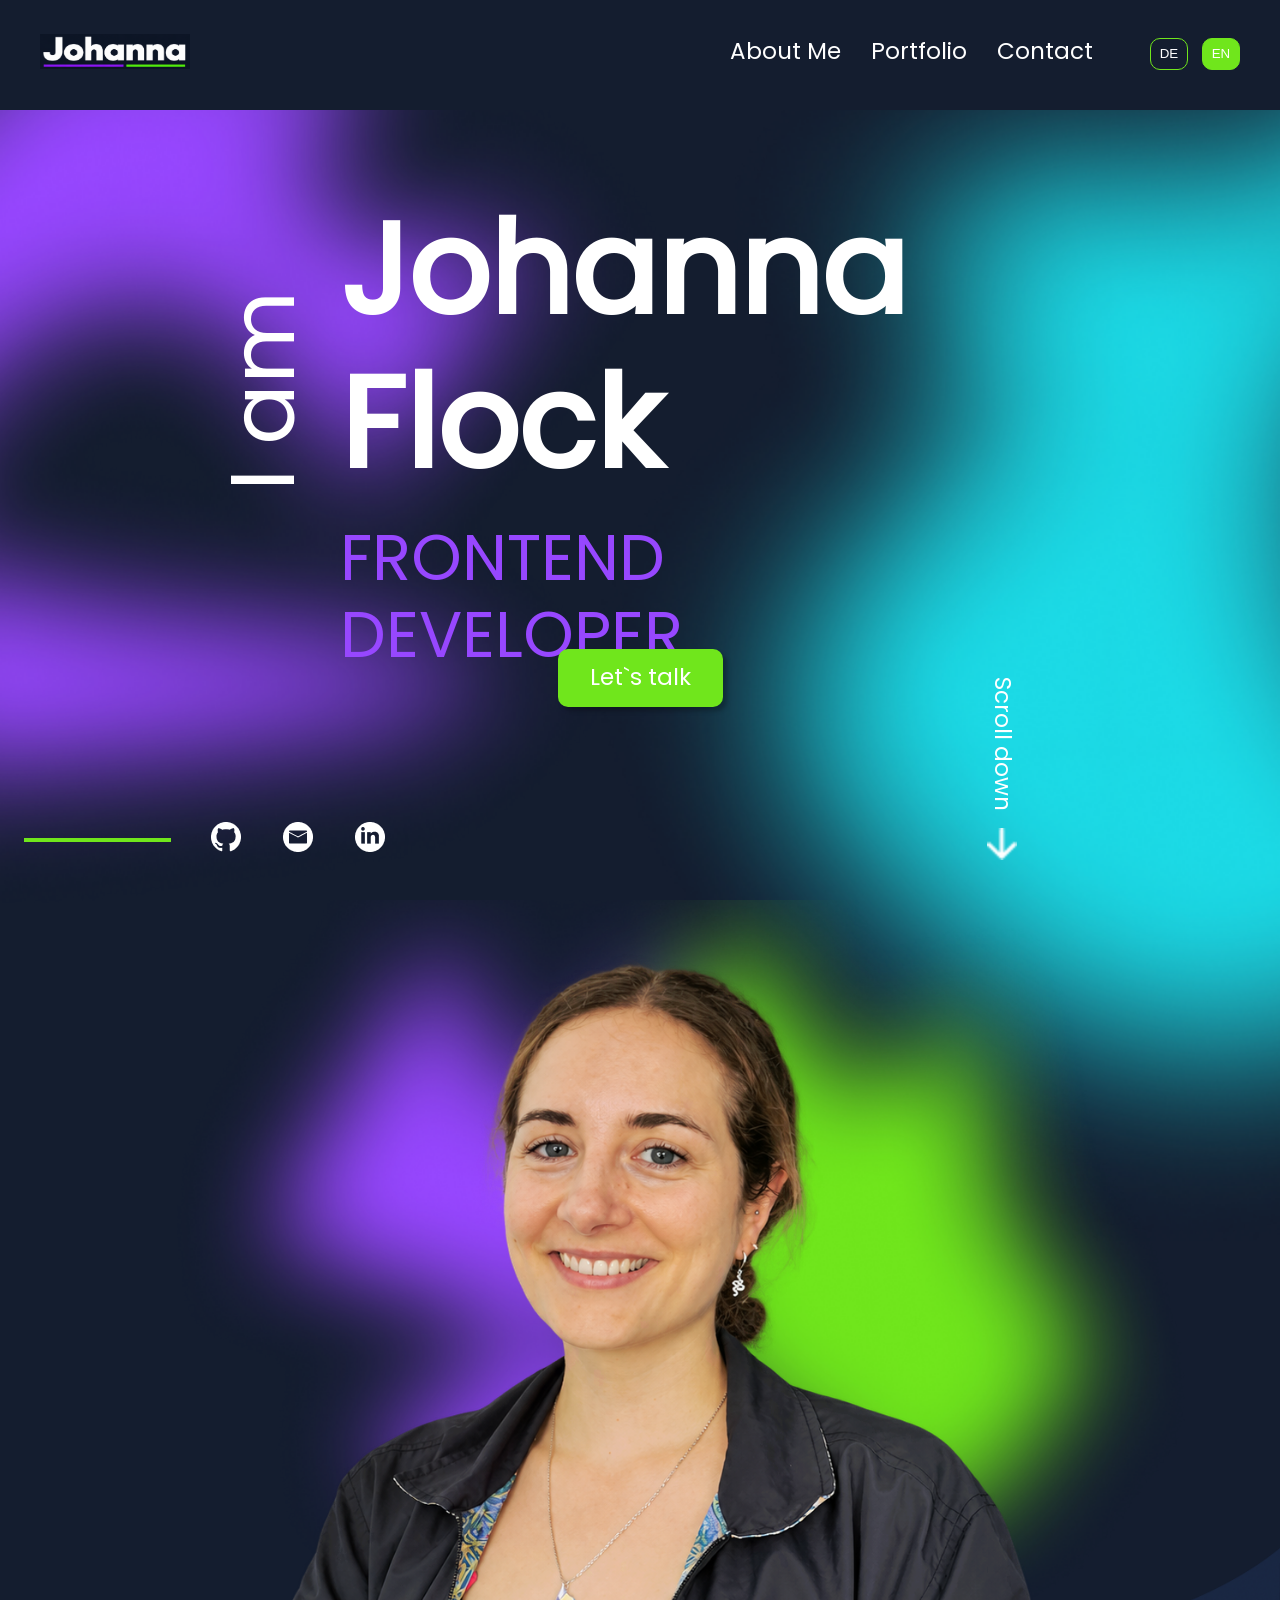
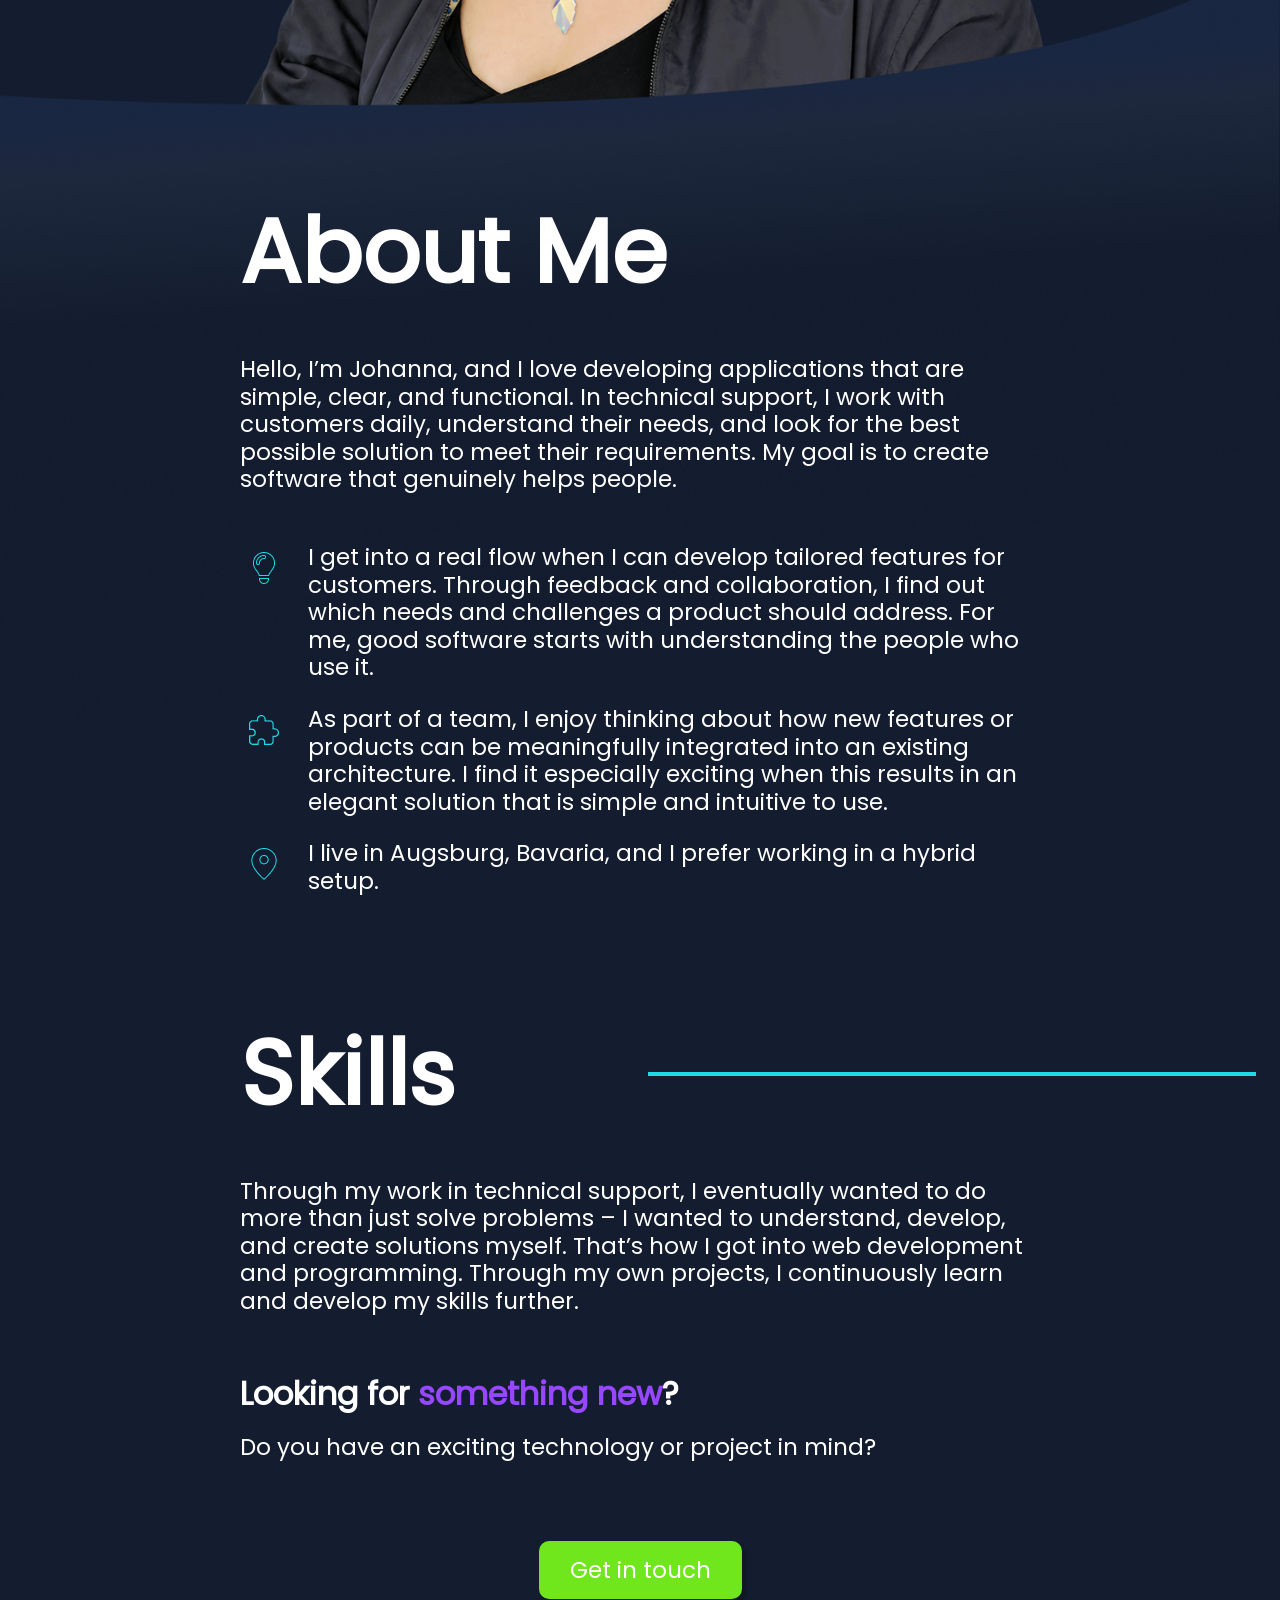
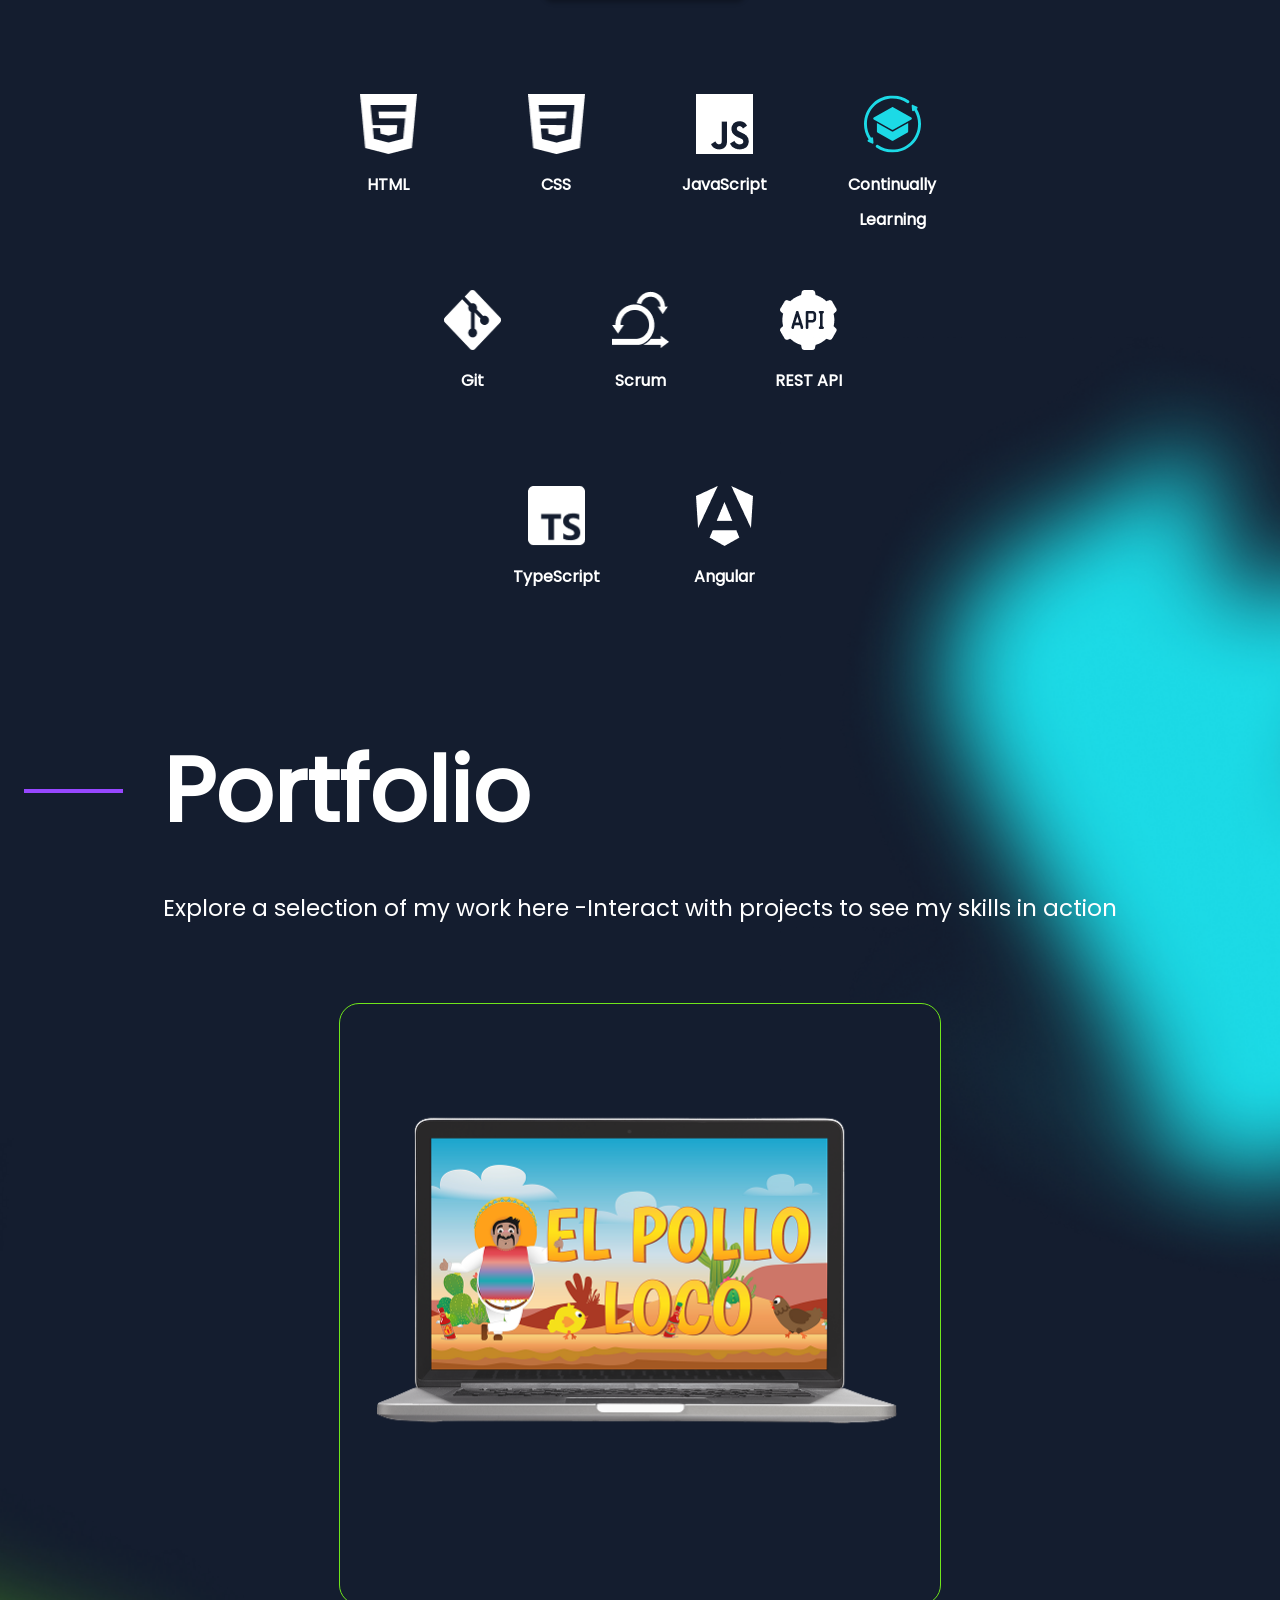
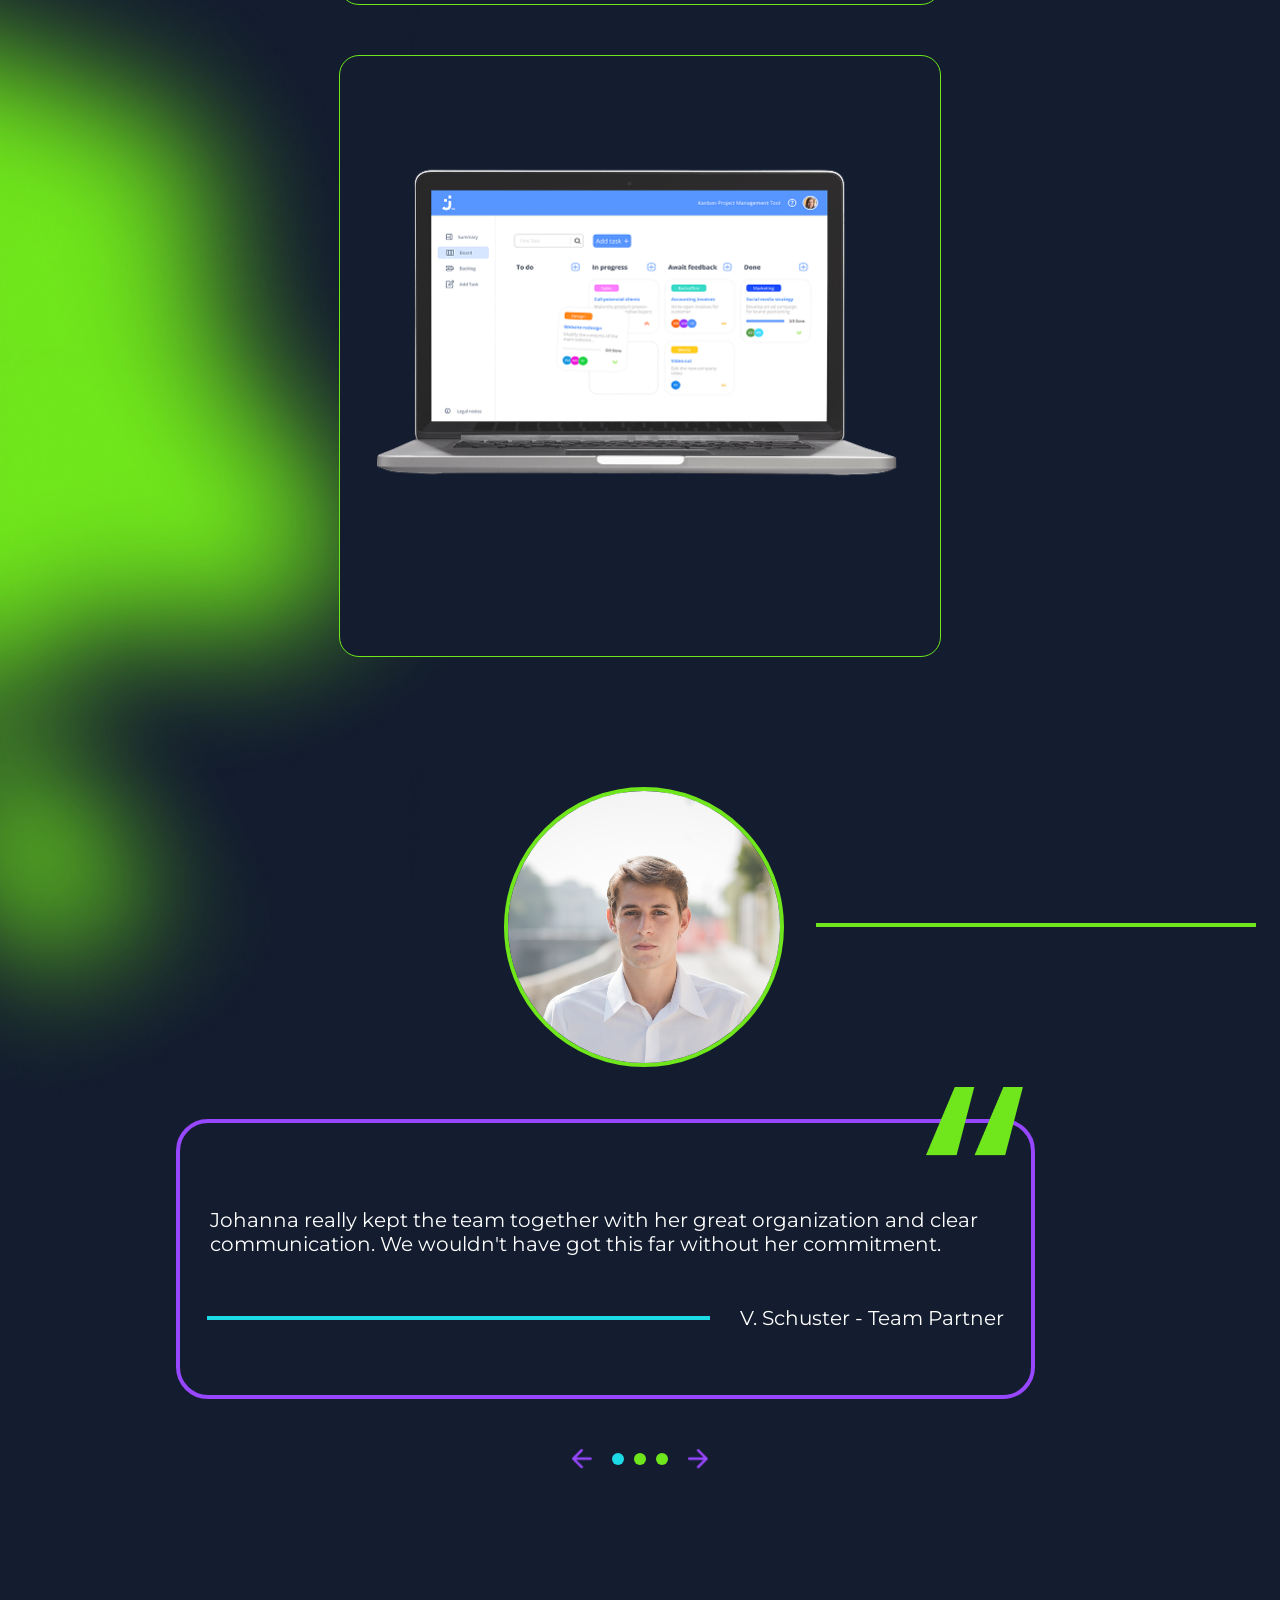
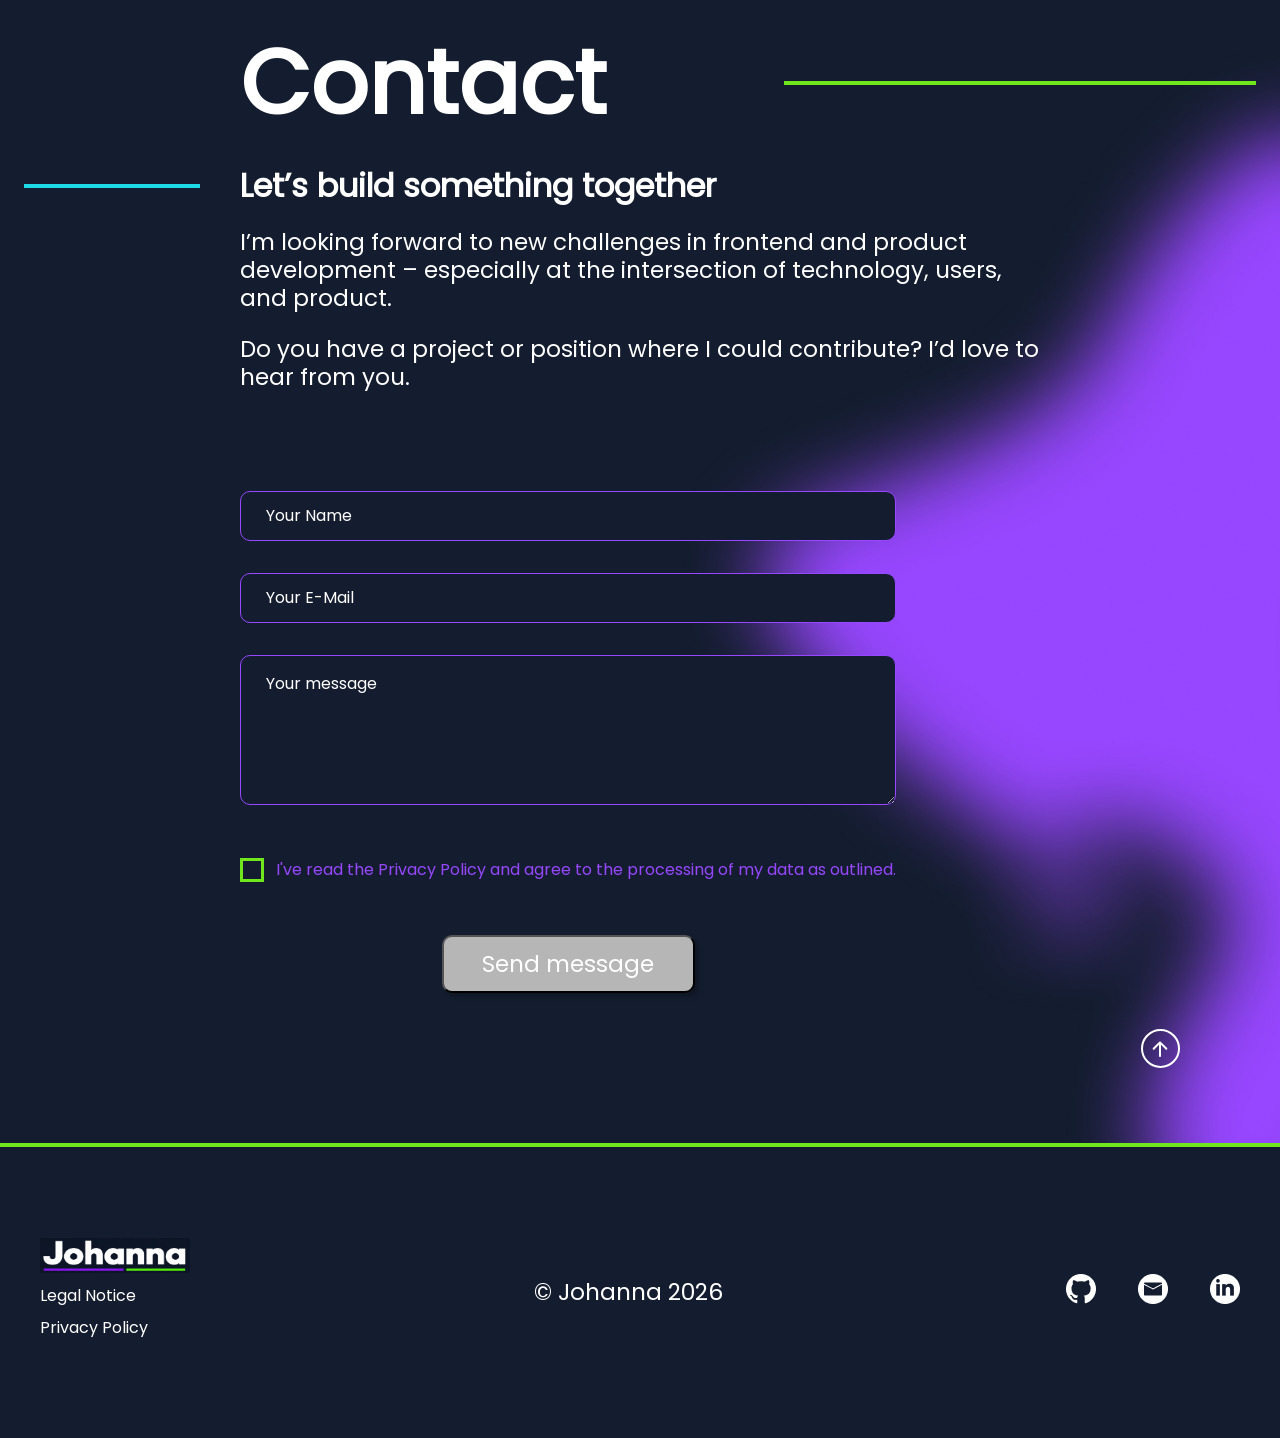
==== commit 5e6794d9: "bugfixes, adjustments, animations, html smooth scroll behavior" ====
--- a/index.html
+++ b/index.html
@@ -5,7 +5,7 @@
     <meta charset="UTF-8">
     <meta name="viewport" content="width=device-width, initial-scale=1.0">
     <title>Johanna Flock</title>
-    <link rel="icon" type="image/png" href="icons/favicon_portfolio.png">
+    <link rel="icon" type="image/png" href="ico/favicon_portfolio.png">
     <link rel="stylesheet" href="css/style.css">
     <link rel="stylesheet" href="css/nav.css">
     <link rel="stylesheet" href="css/sections.css">
@@ -16,13 +16,14 @@
     <link rel="stylesheet" href="css/contact.css">
     <link rel="stylesheet" href="css/footer.css">
 </head>
+
 <body>
     <header class="header">
         <nav class="navbar">
             <div class="navbar_container">
                 <div class="navbar_name">
                     <a href="#hero" class="nav_hero">
-                        <img src="icons/Johannalogo.png" alt="Johanna Flock" class="nav_hero_img">
+                        <img src="ico/Johannalogo.png" alt="Johanna Flock" class="nav_hero_img">
                     </a>
                 </div>
                 <div class="navbar_menu">
@@ -104,18 +105,18 @@
             <div class="social_media">
                 <div class="green_line"></div>
                 <a href="https://github.com/Johanna-Flock" target="_blank">
-                    <img src="icons/github button.png" alt="GitHub" class="social_media_icon">
+                    <img src="ico/github button.png" alt="GitHub" class="social_media_icon">
                 </a>
                 <a href="mailto:johanna.j.f@web.de">
-                    <img src="icons/email button.png" alt="Email" class="social_media_icon">
+                    <img src="ico/email button.png" alt="Email" class="social_media_icon">
                 </a>
                 <a href="https://www.linkedin.com" target="_blank">
-                    <img src="icons/linkedin button.png" alt="LinkedIn" class="social_media_icon">
+                    <img src="ico/linkedin button.png" alt="LinkedIn" class="social_media_icon">
                 </a>
             </div>
             <div class="hero_scroll">
                 <span class="scroll_text">Scroll down</span>
-                <img src="icons/arrow.png" alt="arrow-down" class="scroll_arrow">
+                <img src="ico/arrow.png" alt="arrow-down" class="scroll_arrow">
             </div>
         </div>
     </section>
@@ -136,7 +137,7 @@
                 <div>
                     <ul>
                         <li>
-                            <img src="icons/bulb desktop.png" alt="Bulb">
+                            <img src="ico/bulb desktop.png" alt="Bulb">
                             <span data-i18n="problemSolvingText">
                                 I get into a real flow when I can develop tailored features for customers. Through
                                 feedback and collaboration, I find out which needs and challenges a product should
@@ -144,7 +145,7 @@
                             </span>
                         </li>
                         <li>
-                            <img src="icons/puzzle desktop.png" alt="JavaScript">
+                            <img src="ico/puzzle desktop.png" alt="JavaScript">
                             <span data-i18n="passionText">
                                 As part of a team, I enjoy thinking about how new features or products can be
                                 meaningfully integrated into an existing architecture. I find it especially exciting
@@ -152,7 +153,7 @@
                             </span>
                         </li>
                         <li>
-                            <img src="icons/location.png" alt="Location">
+                            <img src="ico/location.png" alt="Location">
                             <span data-i18n="locationText">
                                 I live in Augsburg, Bavaria, and I prefer working in a hybrid setup.
                             </span>
@@ -173,45 +174,45 @@
                 <a href="#contact" class="skill_btn_mobile">Get in touch</a>
                 <div class="skills_grid">
                     <div class="skill_card">
-                        <img src="icons/html.png" alt="HTML">
+                        <img src="ico/html.png" alt="HTML">
                         <p>HTML</p>
                     </div>
                     <div class="skill_card">
-                        <img src="icons/css.png" alt="CSS">
+                        <img src="ico/css.png" alt="CSS">
                         <p>CSS</p>
                     </div>
                     <div class="skill_card">
-                        <img src="icons/JS.png" alt="JavaScript">
+                        <img src="ico/JS.png" alt="JavaScript">
                         <p>JavaScript</p>
                     </div>
                     <div class="skill_card">
-                        <img src="icons/learning.svg" alt="Learning">
+                        <img src="ico/learning.svg" alt="Learning">
                         <p>Continually </p>
                         <p>Learning</p>
                     </div>
                 </div>
                 <div class="skills_grid">
                     <div class="skill_card">
-                        <img src="icons/git.png" alt="Git">
+                        <img src="ico/git.png" alt="Git">
                         <p>Git</p>
                     </div>
                     <div class="skill_card">
-                        <img src="icons/scrum.png" alt="Scrum">
+                        <img src="ico/scrum.png" alt="Scrum">
                         <p>Scrum</p>
                     </div>
                     <div class="skill_card">
-                        <img src="icons/rest-api.png" alt="REST API">
+                        <img src="ico/rest-api.png" alt="REST API">
                         <p>REST API</p>
                     </div>
 
                 </div>
                 <div class="skills_grid">
                     <div class="skill_card">
-                        <img src="icons/typescript.png" alt="TypeScript">
+                        <img src="ico/typescript.png" alt="TypeScript">
                         <p>TypeScript</p>
                     </div>
                     <div class="skill_card">
-                        <img src="icons/angular.png" alt="Angular">
+                        <img src="ico/angular.png" alt="Angular">
                         <p>Angular</p>
                     </div>
 
@@ -222,45 +223,45 @@
                 <a href="#contact" class="skill_btn_mobile_mobile">Get in touch</a>
                 <div class="skills_grid">
                     <div class="skill_card">
-                        <img src="icons/html.png" alt="HTML">
+                        <img src="ico/html.png" alt="HTML">
                         <p>HTML</p>
                     </div>
                     <div class="skill_card">
-                        <img src="icons/css.png" alt="CSS">
+                        <img src="ico/css.png" alt="CSS">
                         <p>CSS</p>
                     </div>
                     <div class="skill_card">
-                        <img src="icons/JS.png" alt="JavaScript">
+                        <img src="ico/JS.png" alt="JavaScript">
                         <p>JavaScript</p>
                     </div>
 
                 </div>
                 <div class="skills_grid">
                     <div class="skill_card">
-                        <img src="icons/typescript.png" alt="TypeScript">
+                        <img src="ico/typescript.png" alt="TypeScript">
                         <p>TypeScript</p>
                     </div>
                     <div class="skill_card">
-                        <img src="icons/angular.png" alt="Angular">
+                        <img src="ico/angular.png" alt="Angular">
                         <p>Angular</p>
                     </div>
                     <div class="skill_card">
-                        <img src="icons/git.png" alt="Git">
+                        <img src="ico/git.png" alt="Git">
                         <p>Git</p>
                     </div>
 
                 </div>
                 <div class="skills_grid">
                     <div class="skill_card">
-                        <img src="icons/scrum.png" alt="Scrum">
+                        <img src="ico/scrum.png" alt="Scrum">
                         <p>Scrum</p>
                     </div>
                     <div class="skill_card">
-                        <img src="icons/rest-api.png" alt="REST API">
+                        <img src="ico/rest-api.png" alt="REST API">
                         <p>REST API</p>
                     </div>
                     <div class="skill_card">
-                        <img src="icons/learning.svg" alt="Learning">
+                        <img src="ico/learning.svg" alt="Learning">
                         <p>Continually </p>
                         <p>Learning</p>
                     </div>
@@ -329,30 +330,7 @@
                             </div>
                         </div>
                     </article>
-                    <article class="project_card">
-                        <div class="project_image_wrapper">
-                            <img src="img/pokedex.png" alt="Screenshot des Projekts" class="project_image">
-                        </div>
-                        <div class="project_overlay">
-                            <div class="project_buttons">
-                                <a href="https://github.com/Johanna-Flock/Pokeindex.git" class="project_btn blueborder"
-                                    target="_blank" rel="noopener noreferrer">GitHub</a>
-                                <a href="https://pokedex.johanna-flock.de" class="project_btn violetbutton"
-                                    target="_blank" rel="noopener noreferrer">Live Test</a>
-                            </div>
-                            <div class="project_description">
-                                <h4>Pokédex</h4>
-                                <p data-i18n="portfolioPokedex">
-                                    Based on the PokéAPI a simple library that provides and catalogues pokemon
-                                    information.
-                                </p>
-                                <p class="green">Javascript | HTML | CSS | Api</p>
-                            </div>
-                        </div>
-                    </article>
-                </div>
-                <div class="portfolio_card_row">
-                    <article class="project_card">
+                   <article class="project_card">
                         <div class="project_image_wrapper">
                             <img src="img/join.png" alt="Screenshot des Projekts" class="project_image">
                         </div>
@@ -373,28 +351,6 @@
                             </div>
                         </div>
                     </article>
-                    <article class="project_card">
-                        <div class="project_image_wrapper">
-                            <img src="img/DABubble.png" alt="Screenshot des Projekts" class="project_image">
-                        </div>
-                        <div class="project_overlay">
-                            <div class="project_buttons">
-                                <a href="#" class="project_btn blueborder" target="_blank"
-                                    rel="noopener noreferrer">GitHub</a>
-                                <a href="#" class="project_btn violetbutton" target="_blank"
-                                    rel="noopener noreferrer">Live Test</a>
-                            </div>
-                            <div class="project_description">
-                                <h4>DABubble</h4>
-                                <p data-i18n="portfolioDABubble">
-                                    This App is a Slack Clone App. It revolutionizes team communication and
-                                    collaboration with its intuitive interface, real-time messaging, and robust channel
-                                    organization.
-                                </p>
-                                <p class="green">Javascript | HTML | CSS</p>
-                            </div>
-                        </div>
-                    </article>
                 </div>
             </div>
             <div class="references">
@@ -461,8 +417,8 @@
                         <div class="form_field">
                             <input id="name" type="text" name="name" placeholder="Your Name" class="form_input"
                                 data-i18n="namePlaceholder">
-                            <img src="icons/redframe.png" alt="" class="validation_icon error_icon">
-                            <img src="icons/greenframe.png" alt="" class="validation_icon success_icon">
+                            <img src="ico/redframe.png" alt="" class="validation_icon error_icon">
+                            <img src="ico/greenframe.png" alt="" class="validation_icon success_icon">
                             <p class="required_message" data-i18n="nameRequired">
                                 Your name is required.
                             </p>
@@ -473,8 +429,8 @@
                         <div class="form_field">
                             <input id="email" type="email" name="email" placeholder="Your E-Mail" class="form_input"
                                 data-i18n="emailPlaceholder">
-                            <img src="icons/redframe.png" alt="" class="validation_icon error_icon">
-                            <img src="icons/greenframe.png" alt="" class="validation_icon success_icon">
+                            <img src="ico/redframe.png" alt="" class="validation_icon error_icon">
+                            <img src="ico/greenframe.png" alt="" class="validation_icon success_icon">
                             <p class="required_message" data-i18n="emailRequired">
                                 Your email is required.
                             </p>
@@ -485,8 +441,8 @@
                         <div class="form_field">
                             <textarea id="message" name="message" placeholder="Your message" class="form_textarea"
                                 data-i18n="messagePlaceholder"></textarea>
-                            <img src="icons/redframe.png" alt="" class="validation_icon error_icon">
-                            <img src="icons/greenframe.png" alt="" class="validation_icon success_icon">
+                            <img src="ico/redframe.png" alt="" class="validation_icon error_icon">
+                            <img src="ico/greenframe.png" alt="" class="validation_icon success_icon">
                             <p class="required_message" data-i18n="messageRequired">
                                 Your message is required.
                             </p>
@@ -535,12 +491,36 @@
             </div>
         </div>
     </section>
-
+    <div id="feedbackOverlay" class="feedback_overlay" aria-hidden="true" role="status" aria-live="polite">
+        <div class="feedback_box">
+            <div class="feedback_icon" aria-hidden="true"></div>
+
+            <div class="feedback_content feedback_success">
+                <h2 class="feedback_title" data-i18n="feedbackSuccessTitle">
+                    Message sent!
+                </h2>
+
+                <p class="feedback_message" data-i18n="feedbackSuccessMessage">
+                    Thank you! Your message has been sent successfully. I will contact you soon.
+                </p>
+            </div>
+
+            <div class="feedback_content feedback_error">
+                <h2 class="feedback_title" data-i18n="feedbackErrorTitle">
+                    Sry, something went wrong
+                </h2>
+
+                <p class="feedback_message" data-i18n="feedbackErrorMessage">
+                    Your message could not be sent. Please try again.
+                </p>
+            </div>
+        </div>
+    </div>
     <footer class="portfolio_footer">
         <div class="footer_wrapper">
             <div class="footer_links">
                 <a href="#hero" class="nav_hero">
-                    <img src="icons/Johannalogo.png" alt="Johanna Flock" class="nav_hero_img">
+                    <img src="ico/Johannalogo.png" alt="Johanna Flock" class="nav_hero_img">
                 </a>
                 <a href="legal_notice.html" class="footer_link" data-i18n="legalNotice">
                     Legal Notice
@@ -552,30 +532,30 @@
             <p>&copy; Johanna 2026</p>
             <div class="footer_social_media">
                 <a href="https://github.com/Johanna-Flock" target="_blank">
-                    <img src="icons/github button.png" alt="GitHub" class="social_media_icon">
+                    <img src="ico/github button.png" alt="GitHub" class="social_media_icon">
                 </a>
                 <a href="mailto:johanna.j.f@web.de">
-                    <img src="icons/email button.png" alt="Email" class="social_media_icon">
+                    <img src="ico/email button.png" alt="Email" class="social_media_icon">
                 </a>
                 <a href="https://www.linkedin.com" target="_blank">
-                    <img src="icons/linkedin button.png" alt="LinkedIn" class="social_media_icon">
+                    <img src="ico/linkedin button.png" alt="LinkedIn" class="social_media_icon">
                 </a>
             </div>
         </div>
         <div class="footer_wrapper_mobile">
             <a href="#hero" class="nav_hero">
-                <img src="icons/Johannalogo.png" alt="Johanna Flock" class="nav_hero_img">
+                <img src="ico/Johannalogo.png" alt="Johanna Flock" class="nav_hero_img">
             </a>
             <p>&copy; Johanna 2026</p>
             <div class="footer_social_media">
                 <a href="https://github.com/Johanna-Flock" target="_blank">
-                    <img src="icons/github button.png" alt="GitHub" class="social_media_icon">
+                    <img src="ico/github button.png" alt="GitHub" class="social_media_icon">
                 </a>
                 <a href="mailto:johanna.j.f@web.de">
-                    <img src="icons/email button.png" alt="Email" class="social_media_icon">
+                    <img src="ico/email button.png" alt="Email" class="social_media_icon">
                 </a>
                 <a href="https://www.linkedin.com" target="_blank">
-                    <img src="icons/linkedin button.png" alt="LinkedIn" class="social_media_icon">
+                    <img src="ico/linkedin button.png" alt="LinkedIn" class="social_media_icon">
                 </a>
             </div>
             <div class="footer_links">
@@ -592,4 +572,5 @@
     <script src="js/contact_form.js"></script>
     <script src="js/translation.js"></script>
 </body>
+
 </html>
--- a/css/style.css
+++ b/css/style.css
@@ -89,6 +89,80 @@
     margin: 0;
 }
 
+.feedback_overlay {
+    position: fixed;
+    inset: 0;
+    z-index: 9999;
+    display: flex;
+    justify-content: center;
+    align-items: center;
+    background: rgba(0, 0, 0, 0.5);
+    opacity: 0;
+    visibility: hidden;
+    pointer-events: none;
+    transition: opacity 0.3s ease, visibility 0.3s ease;
+}
+
+.feedback_overlay.visible {
+    opacity: 1;
+    visibility: visible;
+    pointer-events: auto;
+}
+
+.feedback_box {
+    width: 90%;
+    max-width: 400px;
+    padding: 30px;
+    border: 5px solid #70E61C;
+    border-radius: 12px;
+    background: #141D2F;
+    color: white;
+    text-align: center;
+}
+
+.feedback_icon {
+    font-size: 40px;
+    font-weight: bold;
+    margin-bottom: 15px;
+}
+
+.feedback_title {
+    font-size: 24px;
+    margin-bottom: 10px;
+}
+
+.feedback_message {
+    font-size: 16px;
+    line-height: 1.5;
+}
+
+.feedback_content {
+    display: none;
+}
+
+.feedback_overlay.success .feedback_success {
+    display: block;
+}
+
+.feedback_overlay.error .feedback_error {
+    display: block;
+}
+
+.feedback_overlay.success .feedback_icon::before {
+    content: "\2713";
+    color: #70E61C;
+}
+
+.feedback_overlay.error .feedback_icon::before {
+    content: "!";
+    color: #ff4d4d;
+}
+
+.submit_btn:disabled {
+    opacity: 0.5;
+    cursor: not-allowed;
+}
+
 @media (max-width: 1024px) {
 
     h2 {
--- a/css/nav.css
+++ b/css/nav.css
@@ -38,7 +38,6 @@
     height: 32px;
     font-family: Poppins;
     font-weight: 400;
-    /* font-style: Regular; */
     font-size: 23px;
     line-height: 120%;
     letter-spacing: 0%;
--- a/css/sections.css
+++ b/css/sections.css
@@ -1,18 +1,10 @@
-
 #about,
 #portfolio,
 #contact {
     scroll-margin-top: 130px;
 }
 
-.violet_line_legal_notice {
-    width: 130px;
-    height: 4px;
-    background-color: #9747FF;
+html {
+    scroll-behavior: smooth;
+    overflow-x: clip;
 }
-
-.violet_line_legal_notice2 {
-    width: 500px;
-    height: 4px;
-    background-color: #9747FF;
-}
--- a/css/hero.css
+++ b/css/hero.css
@@ -369,4 +369,113 @@
         width: 200px;
     }
 
+}
+
+@keyframes heroFadeUp {
+    from {
+        opacity: 0;
+        transform: translateY(35px);
+    }
+
+    to {
+        opacity: 1;
+        transform: translateY(0);
+    }
+}
+
+@keyframes heroFadeIn {
+    from {
+        opacity: 0;
+    }
+
+    to {
+        opacity: 1;
+    }
+}
+
+.hero_content .Iam {
+    opacity: 0;
+    animation: heroIamFadeUp 0.8s ease-out 0.15s forwards;
+}
+
+@keyframes heroIamFadeUp {
+    from {
+        opacity: 0;
+        transform: rotate(-90deg) translateY(35px);
+    }
+
+    to {
+        opacity: 1;
+        transform: rotate(-90deg) translateY(0);
+    }
+}
+
+.hero_title {
+    opacity: 0;
+    animation: heroFadeUp 1s ease-out 0.35s forwards;
+}
+
+.hero_subtitle {
+    opacity: 0;
+    animation: heroFadeUp 0.9s ease-out 0.6s forwards;
+}
+
+.hero_btn {
+    opacity: 0;
+    animation: heroFadeUp 0.9s ease-out 0.85s forwards;
+}
+
+.shadow_img_purple {
+    opacity: 0;
+    animation: heroFadeIn 1.8s ease-out 0.2s forwards;
+}
+
+.shadow_img_blue {
+    opacity: 0;
+    animation: heroFadeIn 1.8s ease-out 0.45s forwards;
+}
+
+.social_media {
+    opacity: 0;
+    animation: heroFadeIn 1s ease-out 1s forwards;
+}
+
+.hero_scroll {
+    opacity: 0;
+    animation: heroFadeIn 1s ease-out 1.2s forwards;
+}
+
+@media (prefers-reduced-motion: reduce) {
+    .hero_content .Iam,
+    .hero_title,
+    .hero_subtitle,
+    .hero_btn,
+    .shadow_img_purple,
+    .shadow_img_blue,
+    .social_media,
+    .hero_scroll {
+        animation: none;
+        opacity: 1;
+        transform: none;
+    }
+}
+
+@keyframes scrollArrowMove {
+    0%, 100% {
+        transform: translateY(0);
+    }
+
+    50% {
+        transform: translateY(7px);
+    }
+}
+
+.hero_scroll .scroll_arrow {
+    animation: scrollArrowMove 1.8s ease-in-out 2.2s infinite;
+}
+
+@media (prefers-reduced-motion: reduce) {
+    .hero_scroll .scroll_arrow {
+        animation: none;
+    }
 }
--- a/css/aboutme.css
+++ b/css/aboutme.css
@@ -255,4 +255,32 @@
         margin-bottom: 50px;
     }
 
+}
+
+.js-enabled .about_content,
+.js-enabled .picture {
+  opacity: 0;
+  transform: translateY(28px);
+  transition:
+    opacity 1.3s ease,
+    transform 1.3s ease;
+}
+
+.about_section.is-visible .about_content,
+.about_section.is-visible .picture {
+  opacity: 1;
+  transform: translateY(0);
+}
+
+.about_section.is-visible .picture {
+  transition-delay: 0.3s;
+}
+
+@media (prefers-reduced-motion: reduce) {
+  .js-enabled .about_content,
+  .js-enabled .picture {
+    opacity: 1;
+    transform: none;
+    transition: none;
+  }
 }
--- a/css/skills.css
+++ b/css/skills.css
@@ -288,4 +288,47 @@
         margin-bottom: 50px;
     }
 
+}
+
+.skill_card img {
+    display: inline-block;
+}
+
+.skill_card:hover img {
+    animation: skillIconBounce 0.5s ease;
+}
+
+@keyframes skillIconBounce {
+    0%, 100% {
+        transform: translateY(0);
+    }
+
+    35% {
+        transform: translateY(-12px);
+    }
+
+    65% {
+        transform: translateY(-5px);
+    }
+}
+
+.js-enabled .skills_container {
+  opacity: 0;
+  transform: translateY(28px);
+  transition:
+    opacity 1.3s ease,
+    transform 1.3s ease;
+}
+
+.skills_section.is-visible .skills_container {
+  opacity: 1;
+  transform: translateY(0);
+}
+
+@media (prefers-reduced-motion: reduce) {
+  .js-enabled .skills_container {
+    opacity: 1;
+    transform: none;
+    transition: none;
+  }
 }
--- a/css/portfolio.css
+++ b/css/portfolio.css
@@ -66,7 +66,7 @@
     display: flex;
     flex-direction: column;
     justify-content: space-between;
-    height: 1238px;
+    height: auto;
 }
 
 .portfolio_card_row {
@@ -548,4 +548,32 @@
         margin-top: 50px;
     }
 
+}
+
+.js-enabled .portfolio_title_design,
+.js-enabled .portfolio_section_head > p {
+  opacity: 0;
+  transform: translateY(28px);
+  transition:
+    opacity 1.3s ease,
+    transform 1.3s ease;
+}
+
+.portfolio_section.is-visible .portfolio_title_design,
+.portfolio_section.is-visible .portfolio_section_head > p {
+  opacity: 1;
+  transform: translateY(0);
+}
+
+.portfolio_section.is-visible .portfolio_section_head > p {
+  transition-delay: 0.2s;
+}
+
+@media (prefers-reduced-motion: reduce) {
+  .js-enabled .portfolio_title_design,
+  .js-enabled .portfolio_section_head > p {
+    opacity: 1;
+    transform: none;
+    transition: none;
+  }
 }
--- a/css/contact.css
+++ b/css/contact.css
@@ -251,7 +251,7 @@
     border-radius: 10px;
     box-shadow: 4px 4px 4px 0px #00000040;
     transition: transform 0.2s ease, background-color 0.2s ease;
-    cursor: pointer;
+    cursor: not-allowed;
 }
 
 .contact_problem_to_solve {
@@ -297,6 +297,7 @@
 
 .submit_btn.active {
     background-color: #70E61C;
+    cursor: pointer;
 }
 
 .submit_btn.active:hover {
@@ -309,7 +310,7 @@
     flex-direction:column;
     justify-content:center; 
     align-items:center;
-    gap: 70px;
+    gap: 40px;
 }
 
 @media (max-width: 1450px) {
@@ -363,7 +364,6 @@
 
 }
 
-
 @media (max-width: 1150px) {
 
     .contact_content {
@@ -396,8 +396,6 @@
     }
 }
 
-
-
 @media (max-width: 1024px) {
 
     .contact_inner {
@@ -471,7 +469,6 @@
 
 }
 
-
 @media (max-width: 430px) {
 
     .up_btn {
@@ -486,7 +483,7 @@
 
     .up_btn {
         position: absolute;
-        top: 930px;
+        top: 950px;
         right: 20px;
     }
 
@@ -494,4 +491,32 @@
         margin-right: 0px;
     }
 
+}
+
+.js-enabled .contact_section_title,
+.js-enabled .contact_description {
+  opacity: 0;
+  transform: translateY(28px);
+  transition:
+    opacity 1.3s ease,
+    transform 1.3s ease;
+}
+
+.contact_section.is-visible .contact_section_title,
+.contact_section.is-visible .contact_description {
+  opacity: 1;
+  transform: translateY(0);
+}
+
+.contact_section.is-visible .contact_description {
+  transition-delay: 0.2s;
+}
+
+@media (prefers-reduced-motion: reduce) {
+  .js-enabled .contact_section_title,
+  .js-enabled .contact_description {
+    opacity: 1;
+    transform: none;
+    transition: none;
+  }
 }
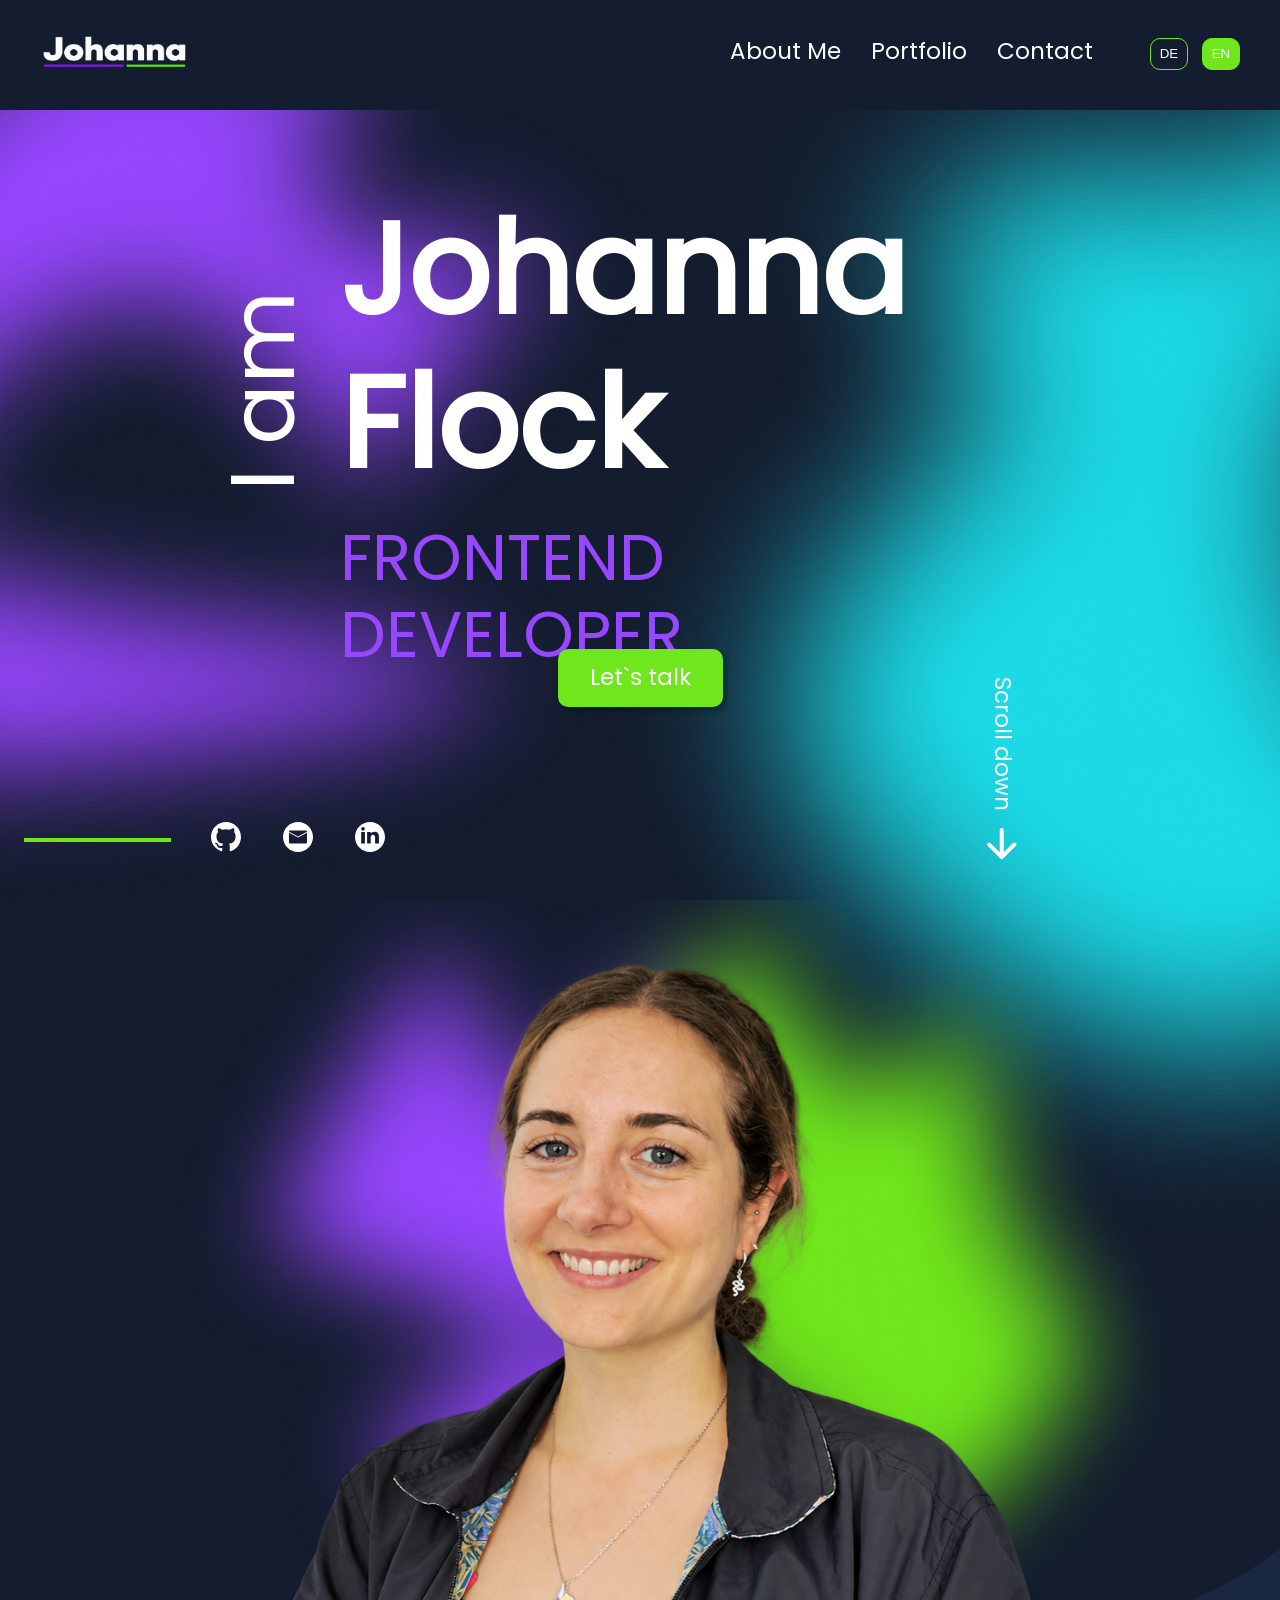
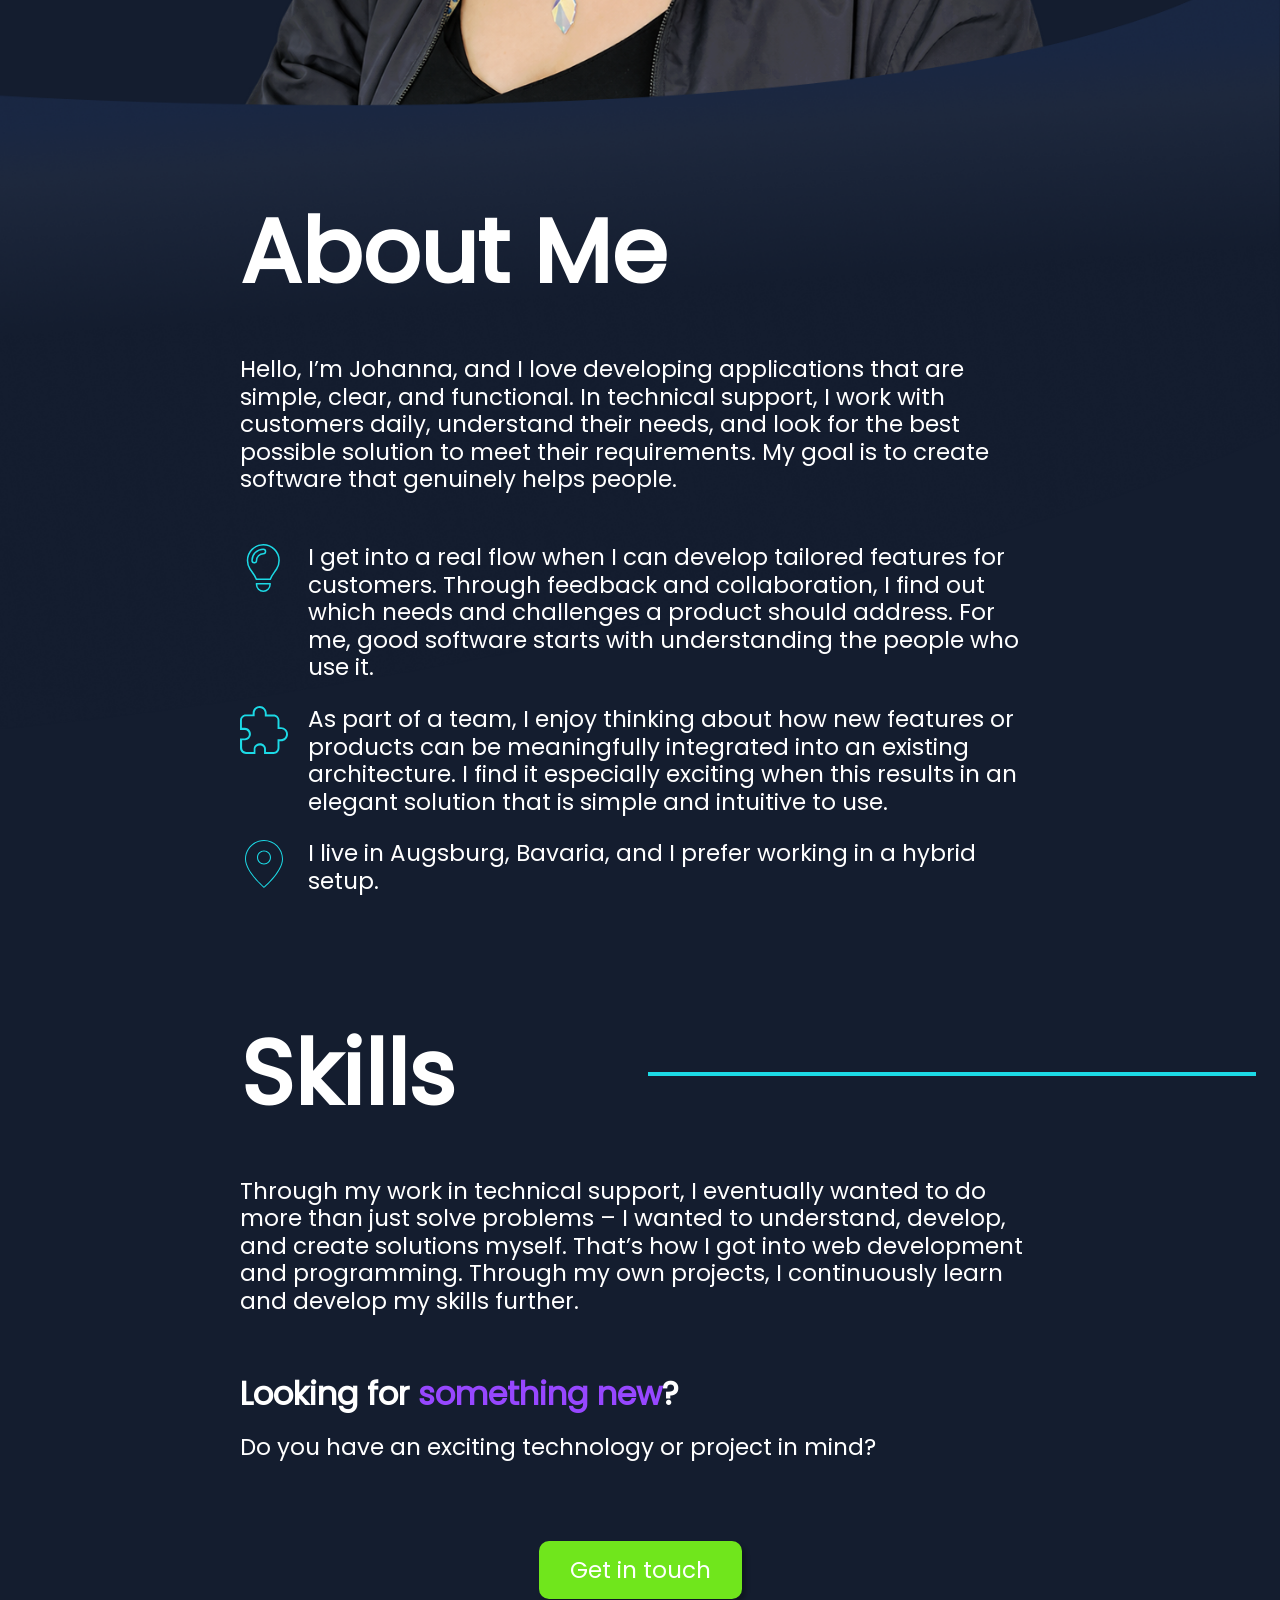
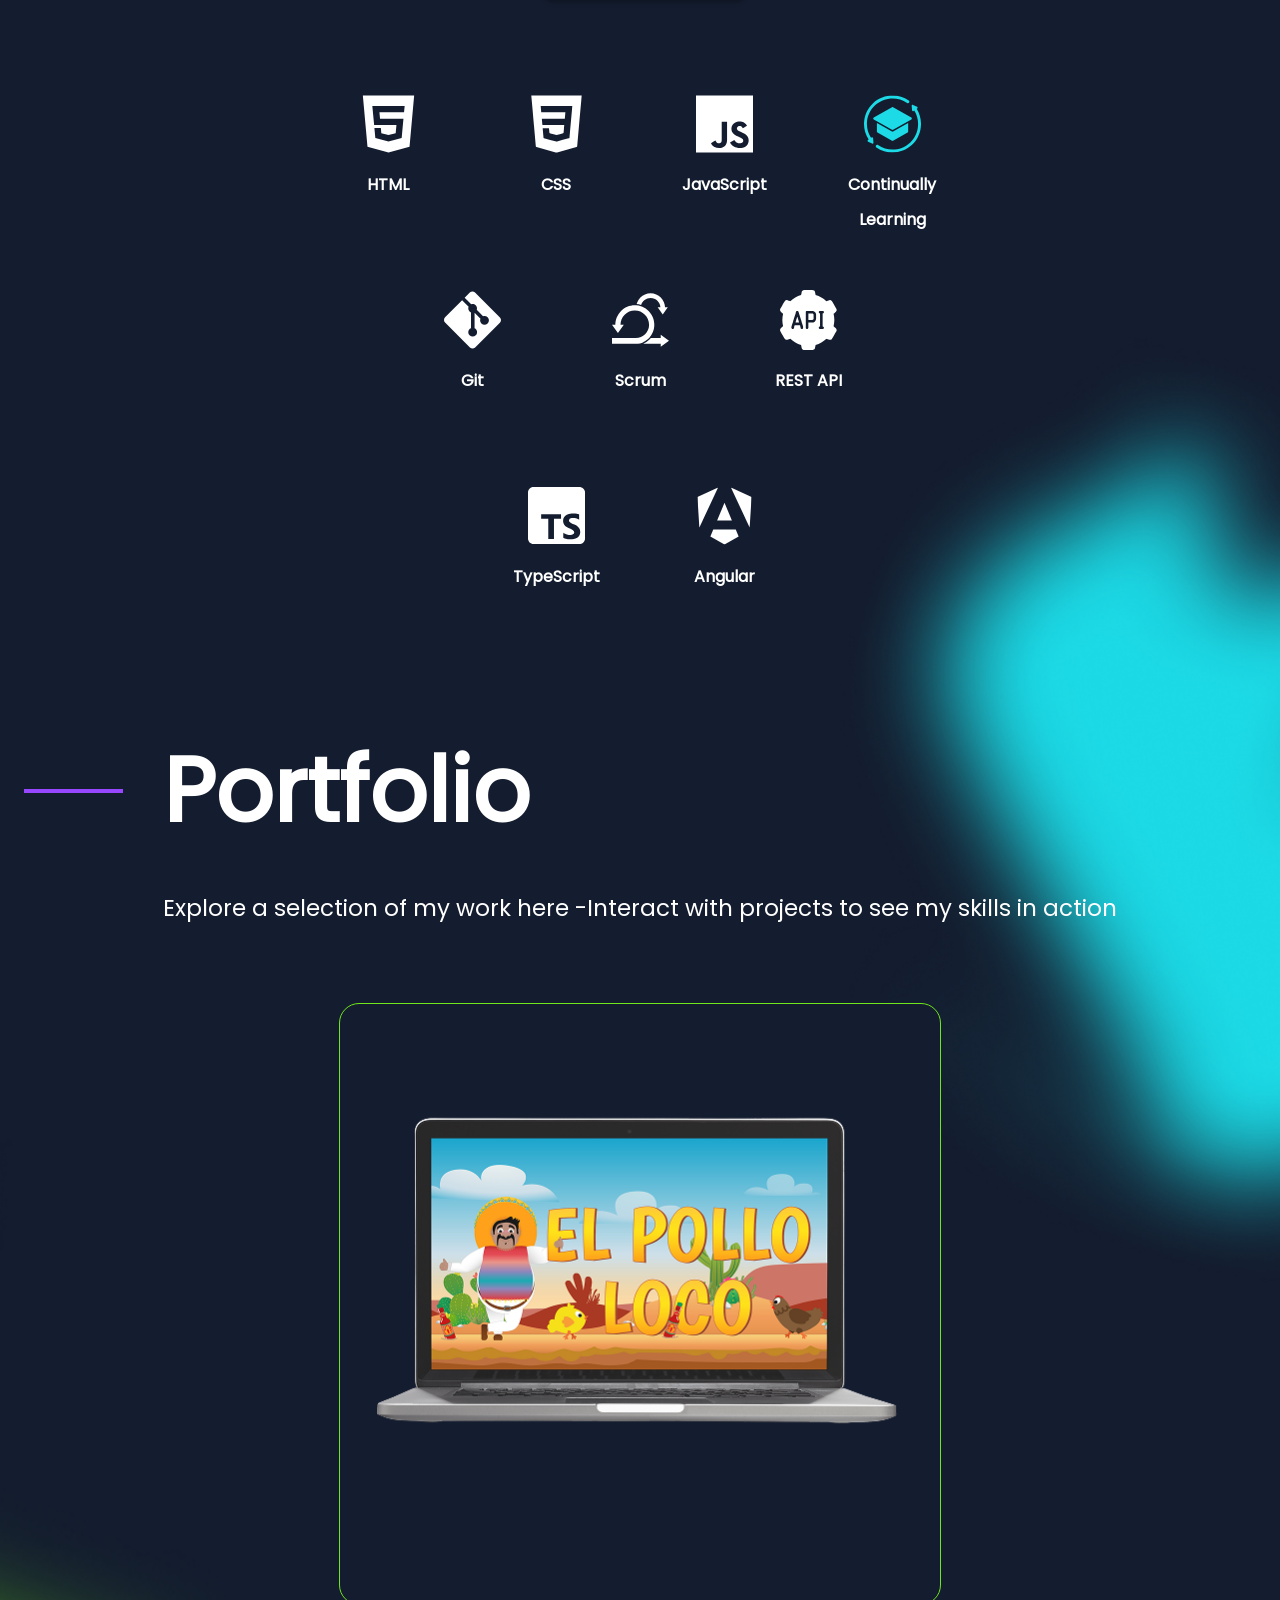
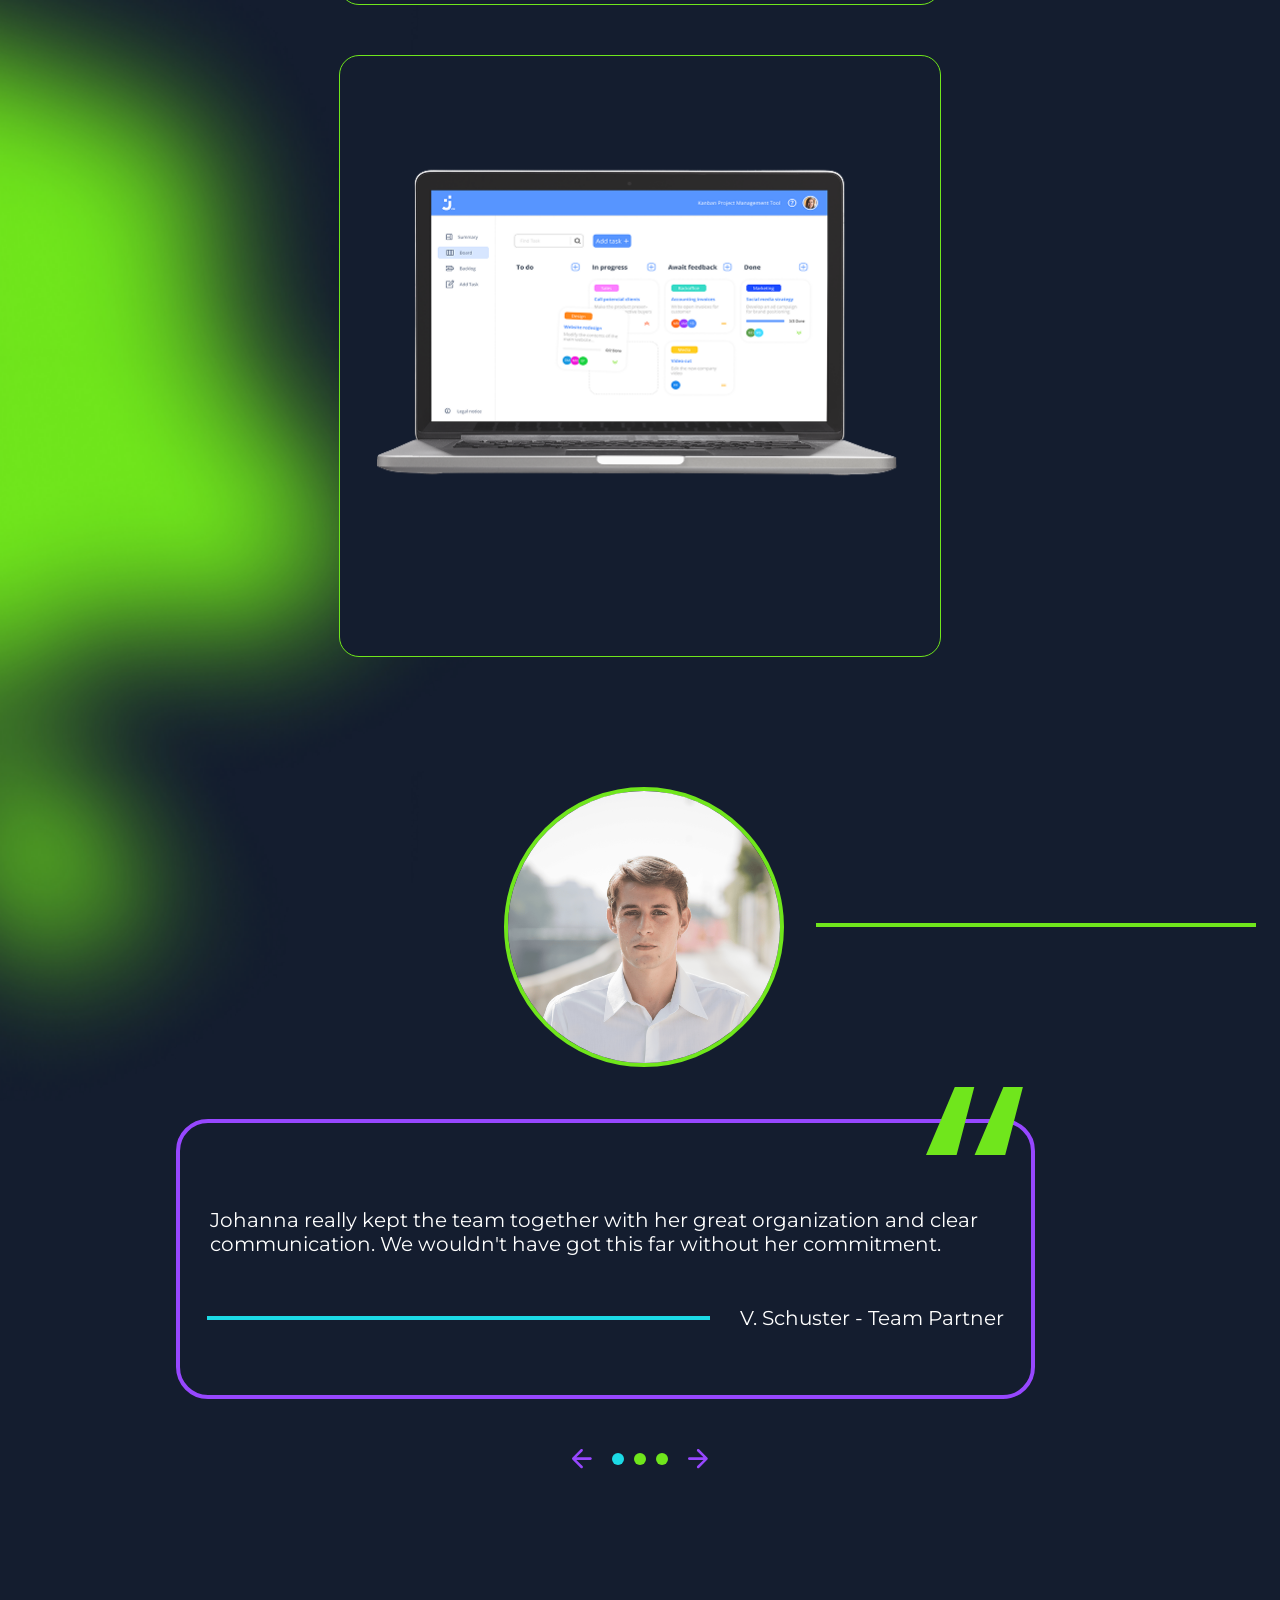
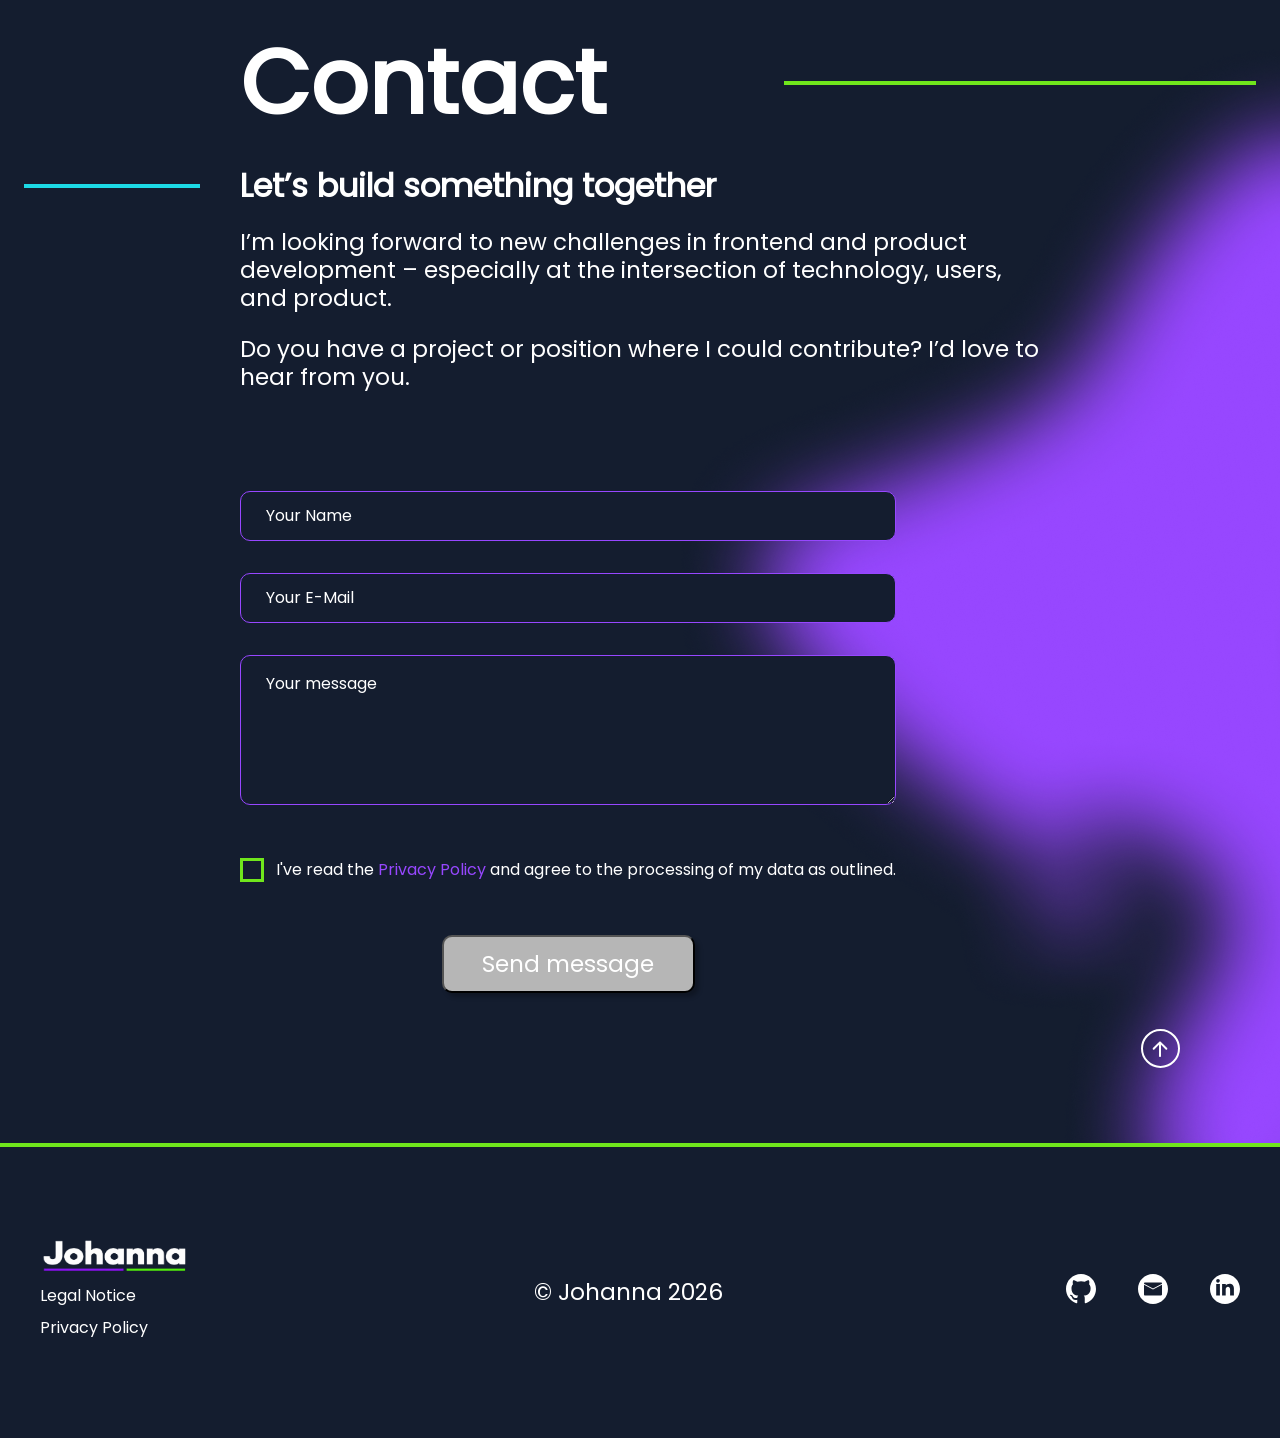
==== commit b1276e2d: "svgs, adjusments footer, nav bar scroll transition, logo adjustment" ====
--- a/index.html
+++ b/index.html
@@ -105,18 +105,18 @@
             <div class="social_media">
                 <div class="green_line"></div>
                 <a href="https://github.com/Johanna-Flock" target="_blank">
-                    <img src="ico/github button.png" alt="GitHub" class="social_media_icon">
+                    <img src="ico/github button.svg" alt="GitHub" class="social_media_icon">
                 </a>
                 <a href="mailto:johanna.j.f@web.de">
-                    <img src="ico/email button.png" alt="Email" class="social_media_icon">
+                    <img src="ico/email button.svg" alt="Email" class="social_media_icon">
                 </a>
                 <a href="https://www.linkedin.com" target="_blank">
-                    <img src="ico/linkedin button.png" alt="LinkedIn" class="social_media_icon">
+                    <img src="ico/linkedin button.svg" alt="LinkedIn" class="social_media_icon">
                 </a>
             </div>
             <div class="hero_scroll">
                 <span class="scroll_text">Scroll down</span>
-                <img src="ico/arrow.png" alt="arrow-down" class="scroll_arrow">
+                <img src="ico/arrow.svg" alt="arrow-down" class="scroll_arrow">
             </div>
         </div>
     </section>
@@ -137,7 +137,7 @@
                 <div>
                     <ul>
                         <li>
-                            <img src="ico/bulb desktop.png" alt="Bulb">
+                            <img src="ico/bulb desktop.svg" alt="Bulb">
                             <span data-i18n="problemSolvingText">
                                 I get into a real flow when I can develop tailored features for customers. Through
                                 feedback and collaboration, I find out which needs and challenges a product should
@@ -145,7 +145,7 @@
                             </span>
                         </li>
                         <li>
-                            <img src="ico/puzzle desktop.png" alt="JavaScript">
+                            <img src="ico/puzzle desktop.svg" alt="JavaScript">
                             <span data-i18n="passionText">
                                 As part of a team, I enjoy thinking about how new features or products can be
                                 meaningfully integrated into an existing architecture. I find it especially exciting
@@ -153,7 +153,7 @@
                             </span>
                         </li>
                         <li>
-                            <img src="ico/location.png" alt="Location">
+                            <img src="ico/location.svg" alt="Location">
                             <span data-i18n="locationText">
                                 I live in Augsburg, Bavaria, and I prefer working in a hybrid setup.
                             </span>
@@ -174,15 +174,15 @@
                 <a href="#contact" class="skill_btn_mobile">Get in touch</a>
                 <div class="skills_grid">
                     <div class="skill_card">
-                        <img src="ico/html.png" alt="HTML">
+                        <img src="ico/html.svg" alt="HTML">
                         <p>HTML</p>
                     </div>
                     <div class="skill_card">
-                        <img src="ico/css.png" alt="CSS">
+                        <img src="ico/css.svg" alt="CSS">
                         <p>CSS</p>
                     </div>
                     <div class="skill_card">
-                        <img src="ico/JS.png" alt="JavaScript">
+                        <img src="ico/JS.svg" alt="JavaScript">
                         <p>JavaScript</p>
                     </div>
                     <div class="skill_card">
@@ -193,26 +193,26 @@
                 </div>
                 <div class="skills_grid">
                     <div class="skill_card">
-                        <img src="ico/git.png" alt="Git">
+                        <img src="ico/git.svg" alt="Git">
                         <p>Git</p>
                     </div>
                     <div class="skill_card">
-                        <img src="ico/scrum.png" alt="Scrum">
+                        <img src="ico/scrum.svg" alt="Scrum">
                         <p>Scrum</p>
                     </div>
                     <div class="skill_card">
-                        <img src="ico/rest-api.png" alt="REST API">
+                        <img src="ico/rest-api.svg" alt="REST API">
                         <p>REST API</p>
                     </div>
 
                 </div>
                 <div class="skills_grid">
                     <div class="skill_card">
-                        <img src="ico/typescript.png" alt="TypeScript">
+                        <img src="ico/typescript.svg" alt="TypeScript">
                         <p>TypeScript</p>
                     </div>
                     <div class="skill_card">
-                        <img src="ico/angular.png" alt="Angular">
+                        <img src="ico/angular.svg" alt="Angular">
                         <p>Angular</p>
                     </div>
 
@@ -223,41 +223,41 @@
                 <a href="#contact" class="skill_btn_mobile_mobile">Get in touch</a>
                 <div class="skills_grid">
                     <div class="skill_card">
-                        <img src="ico/html.png" alt="HTML">
+                        <img src="ico/html.svg" alt="HTML">
                         <p>HTML</p>
                     </div>
                     <div class="skill_card">
-                        <img src="ico/css.png" alt="CSS">
+                        <img src="ico/css.svg" alt="CSS">
                         <p>CSS</p>
                     </div>
                     <div class="skill_card">
-                        <img src="ico/JS.png" alt="JavaScript">
+                        <img src="ico/JS.svg" alt="JavaScript">
                         <p>JavaScript</p>
                     </div>
 
                 </div>
                 <div class="skills_grid">
                     <div class="skill_card">
-                        <img src="ico/typescript.png" alt="TypeScript">
+                        <img src="ico/typescript.svg" alt="TypeScript">
                         <p>TypeScript</p>
                     </div>
                     <div class="skill_card">
-                        <img src="ico/angular.png" alt="Angular">
+                        <img src="ico/angular.svg" alt="Angular">
                         <p>Angular</p>
                     </div>
                     <div class="skill_card">
-                        <img src="ico/git.png" alt="Git">
+                        <img src="ico/git.svg" alt="Git">
                         <p>Git</p>
                     </div>
 
                 </div>
                 <div class="skills_grid">
                     <div class="skill_card">
-                        <img src="ico/scrum.png" alt="Scrum">
+                        <img src="ico/scrum.svg" alt="Scrum">
                         <p>Scrum</p>
                     </div>
                     <div class="skill_card">
-                        <img src="ico/rest-api.png" alt="REST API">
+                        <img src="ico/rest-api.svg" alt="REST API">
                         <p>REST API</p>
                     </div>
                     <div class="skill_card">
@@ -330,7 +330,7 @@
                             </div>
                         </div>
                     </article>
-                   <article class="project_card">
+                    <article class="project_card">
                         <div class="project_image_wrapper">
                             <img src="img/join.png" alt="Screenshot des Projekts" class="project_image">
                         </div>
@@ -355,7 +355,7 @@
             </div>
             <div class="references">
                 <div class="references_text_picture">
-                    <img src="img/“.png" alt=" Anführungszeichen" class="references_design_element">
+                    <img src="img/reference.svg" alt=" Anführungszeichen" class="references_design_element">
                     <div class="reference_text">
                         <p id="referenceQuote" class="reference_quote">Johanna really kept the team together with her
                             great organization and
@@ -378,13 +378,13 @@
                 </div>
                 <div class="arrow_switch">
                     <button class="arrow_btn" id="referencePrev">
-                        <img src="img/arrow_back.png" alt="Previous reference" class="arrow_references">
+                        <img src="img/arrow_back.svg" alt="Previous reference" class="arrow_references">
                     </button>
                     <span class="reference-dot dotblue"></span>
                     <span class="reference-dot dotgreen"></span>
                     <span class="reference-dot dotgreen"></span>
                     <button class="arrow_btn" id="referenceNext">
-                        <img src="img/arrow_forward.png" alt="Next reference" class="arrow_references">
+                        <img src="img/arrow_forward.svg" alt="Next reference" class="arrow_references">
                     </button>
                 </div>
             </div>
@@ -457,15 +457,17 @@
                                 <span class="custom_checkbox"></span>
 
                                 <p class="checkbox_text">
-                                    <span data-i18n="privacyTextStart">
+                                    <span class="colorwhite" data-i18n="privacyTextStart">
                                         I've read the
                                     </span>
 
-                                    <span data-i18n="privacyPolicy">
+
+                                    <a href="privacy_policy.html" class="colorpurple" data-i18n="privacyPolicy">
                                         privacy policy
-                                    </span>
-
-                                    <span data-i18n="privacyTextEnd">
+                                    </a>
+
+
+                                    <span class="colorwhite" data-i18n="privacyTextEnd">
                                         and agree to the processing of my data as outlined.
                                     </span>
                                 </p>
@@ -532,13 +534,13 @@
             <p>&copy; Johanna 2026</p>
             <div class="footer_social_media">
                 <a href="https://github.com/Johanna-Flock" target="_blank">
-                    <img src="ico/github button.png" alt="GitHub" class="social_media_icon">
+                    <img src="ico/github button.svg" alt="GitHub" class="social_media_icon">
                 </a>
                 <a href="mailto:johanna.j.f@web.de">
-                    <img src="ico/email button.png" alt="Email" class="social_media_icon">
+                    <img src="ico/email button.svg" alt="Email" class="social_media_icon">
                 </a>
                 <a href="https://www.linkedin.com" target="_blank">
-                    <img src="ico/linkedin button.png" alt="LinkedIn" class="social_media_icon">
+                    <img src="ico/linkedin button.svg" alt="LinkedIn" class="social_media_icon">
                 </a>
             </div>
         </div>
@@ -549,13 +551,13 @@
             <p>&copy; Johanna 2026</p>
             <div class="footer_social_media">
                 <a href="https://github.com/Johanna-Flock" target="_blank">
-                    <img src="ico/github button.png" alt="GitHub" class="social_media_icon">
+                    <img src="ico/github button.svg" alt="GitHub" class="social_media_icon">
                 </a>
                 <a href="mailto:johanna.j.f@web.de">
-                    <img src="ico/email button.png" alt="Email" class="social_media_icon">
+                    <img src="ico/email button.svg" alt="Email" class="social_media_icon">
                 </a>
                 <a href="https://www.linkedin.com" target="_blank">
-                    <img src="ico/linkedin button.png" alt="LinkedIn" class="social_media_icon">
+                    <img src="ico/linkedin button.svg" alt="LinkedIn" class="social_media_icon">
                 </a>
             </div>
             <div class="footer_links">
--- a/css/nav.css
+++ b/css/nav.css
@@ -6,7 +6,17 @@
     height: 110px;
     background: #141D2F;
     z-index: 10000;
-}
+    transition: background 0.3s ease,
+                backdrop-filter 0.3s ease;
+    -webkit-backdrop-filter: blur(0);
+}
+
+.navbar.scrolled {
+    background: rgba(20, 29, 47, 0.65);
+    backdrop-filter: blur(14px);
+    -webkit-backdrop-filter: blur(14px);
+}
+
 
 .navbar_container {
     width: 100%;
--- a/css/contact.css
+++ b/css/contact.css
@@ -22,6 +22,8 @@
     position: absolute;
     top: -390px;
     right: 0;
+    pointer-events: none;
+    z-index: 0;
 }
 
 .contact_section_title {
@@ -226,10 +228,6 @@
     top: 2px;
 }
 
-.checkbox_label p span {
-    color: #9747FF;
-}
-
 .privacy_error {
     display: none;
     color: #E61C40;
@@ -311,6 +309,23 @@
     justify-content:center; 
     align-items:center;
     gap: 40px;
+}
+
+.colorwhite {
+    color: white;
+}
+
+.colorpurple {
+    color: #9747FF;
+}
+
+a.colorpurple {
+    text-decoration: none;
+    cursor: pointer;
+}
+
+a.colorpurple:hover {
+    text-decoration: underline;
 }
 
 @media (max-width: 1450px) {
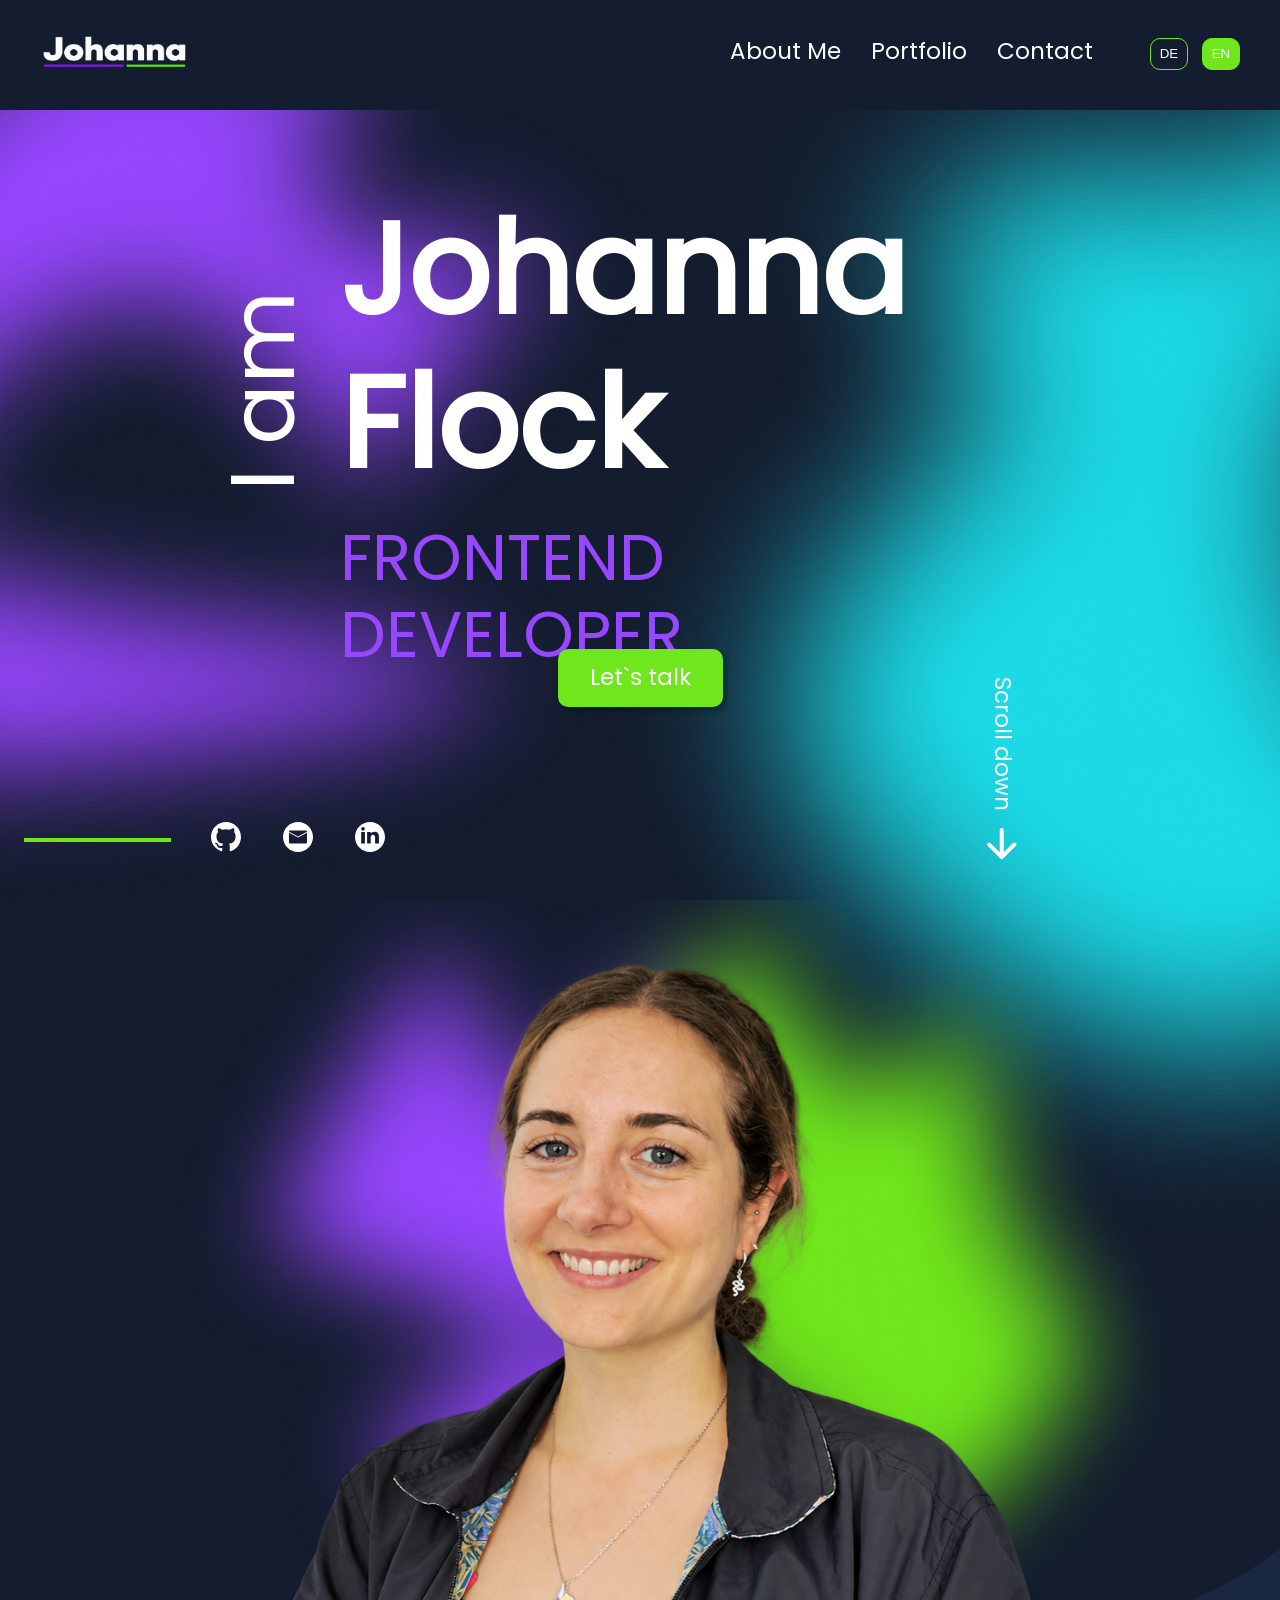
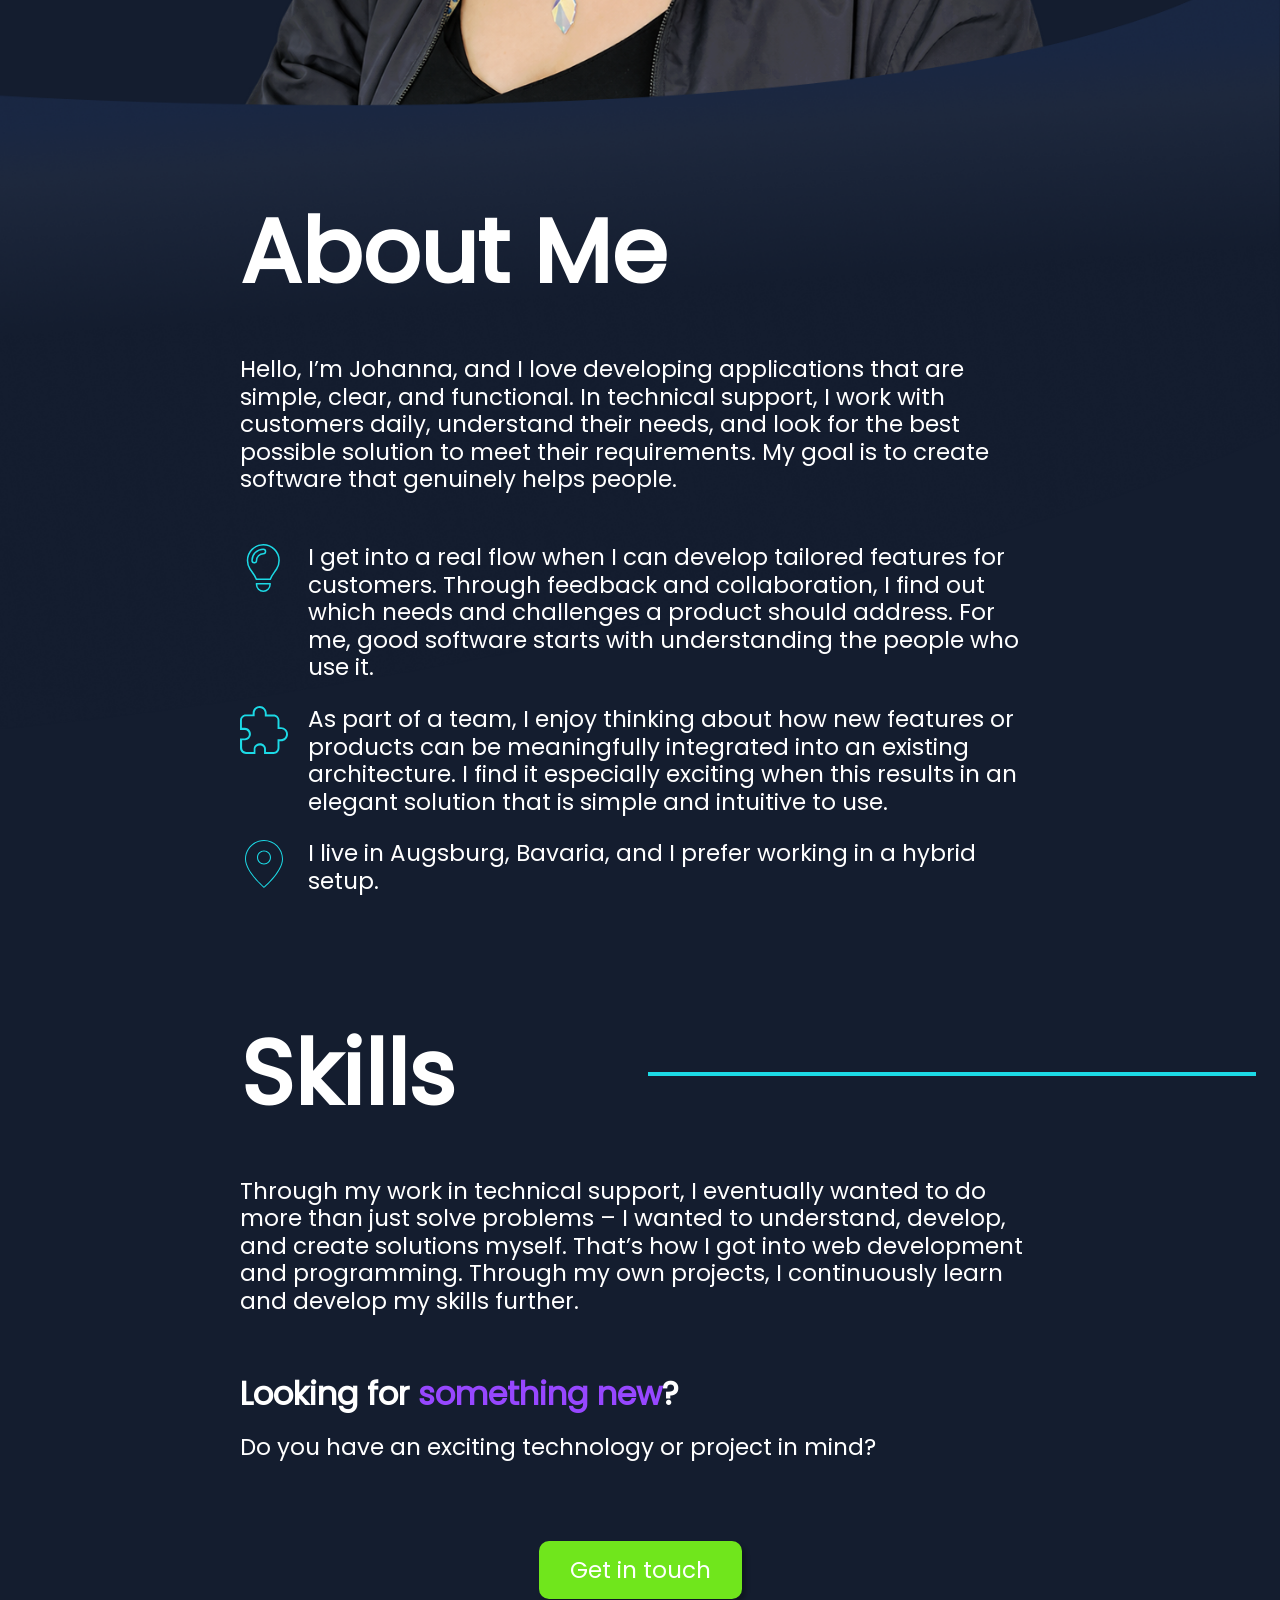
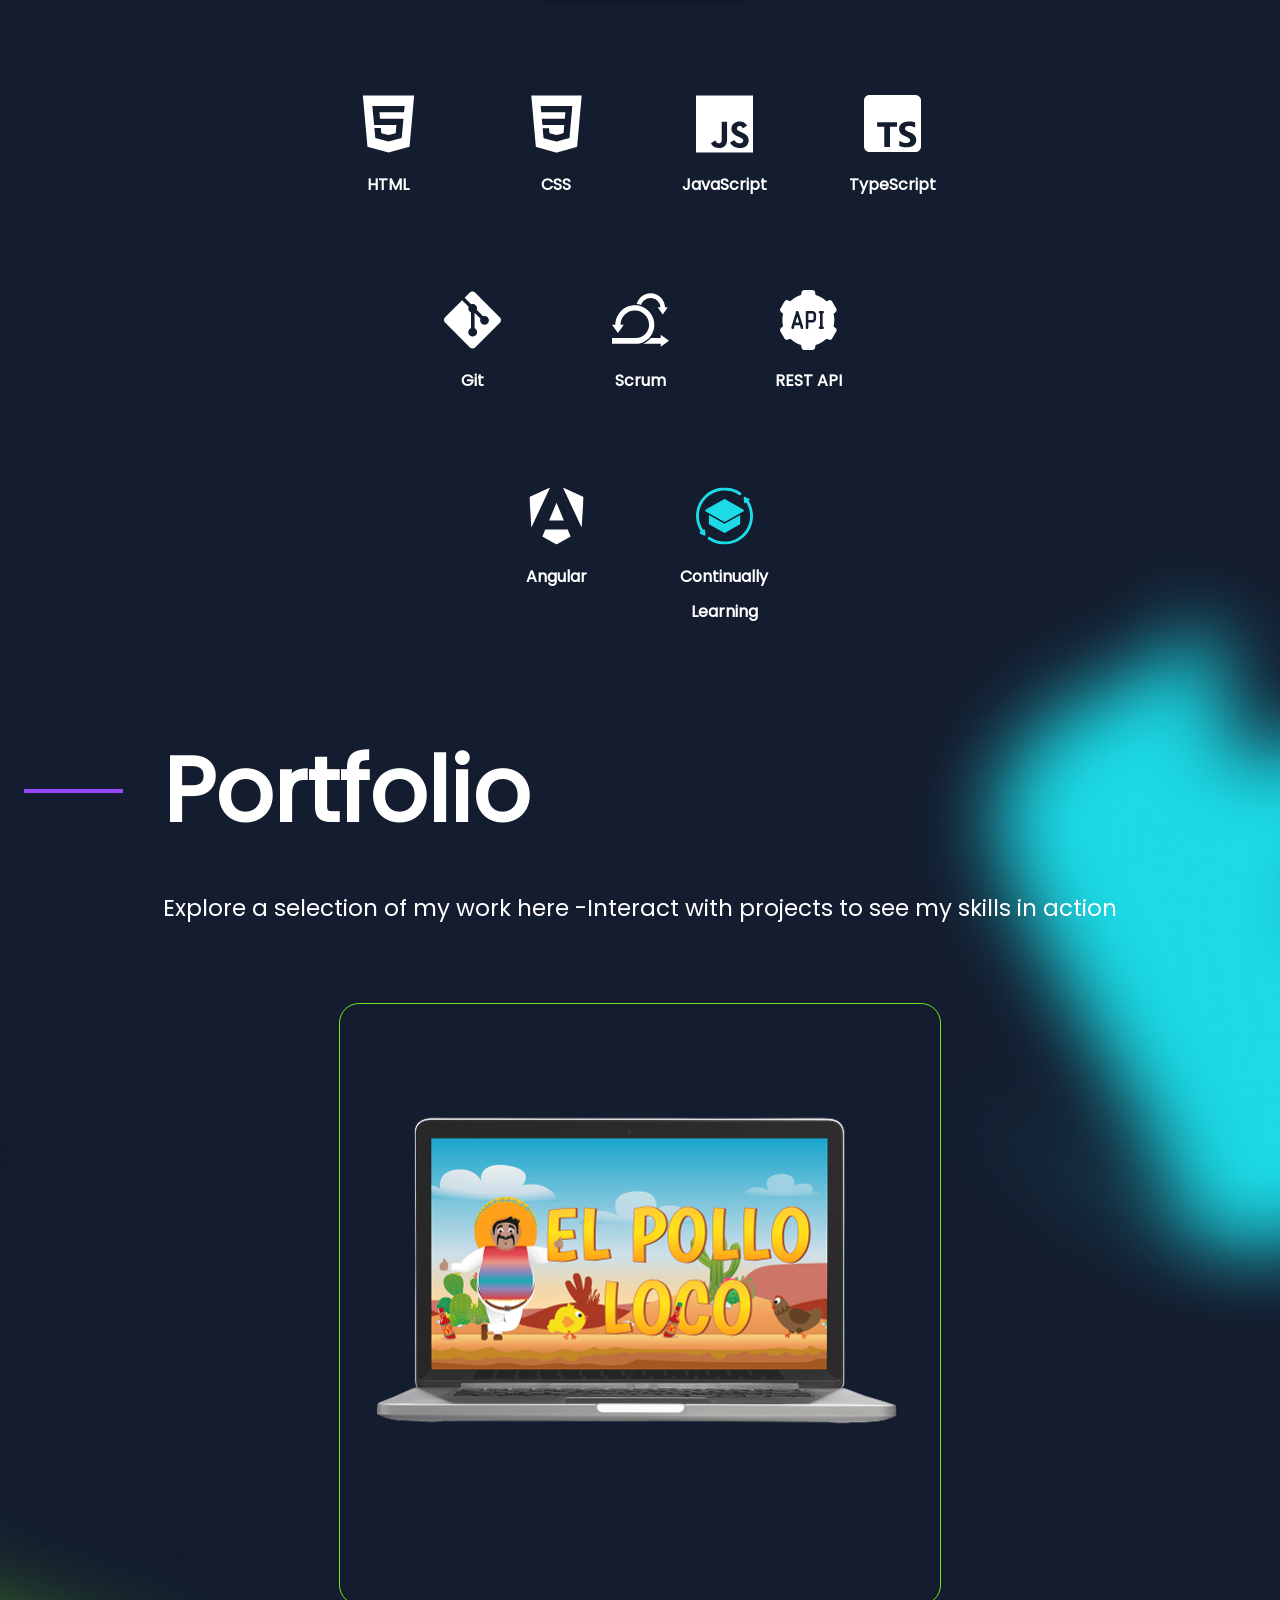
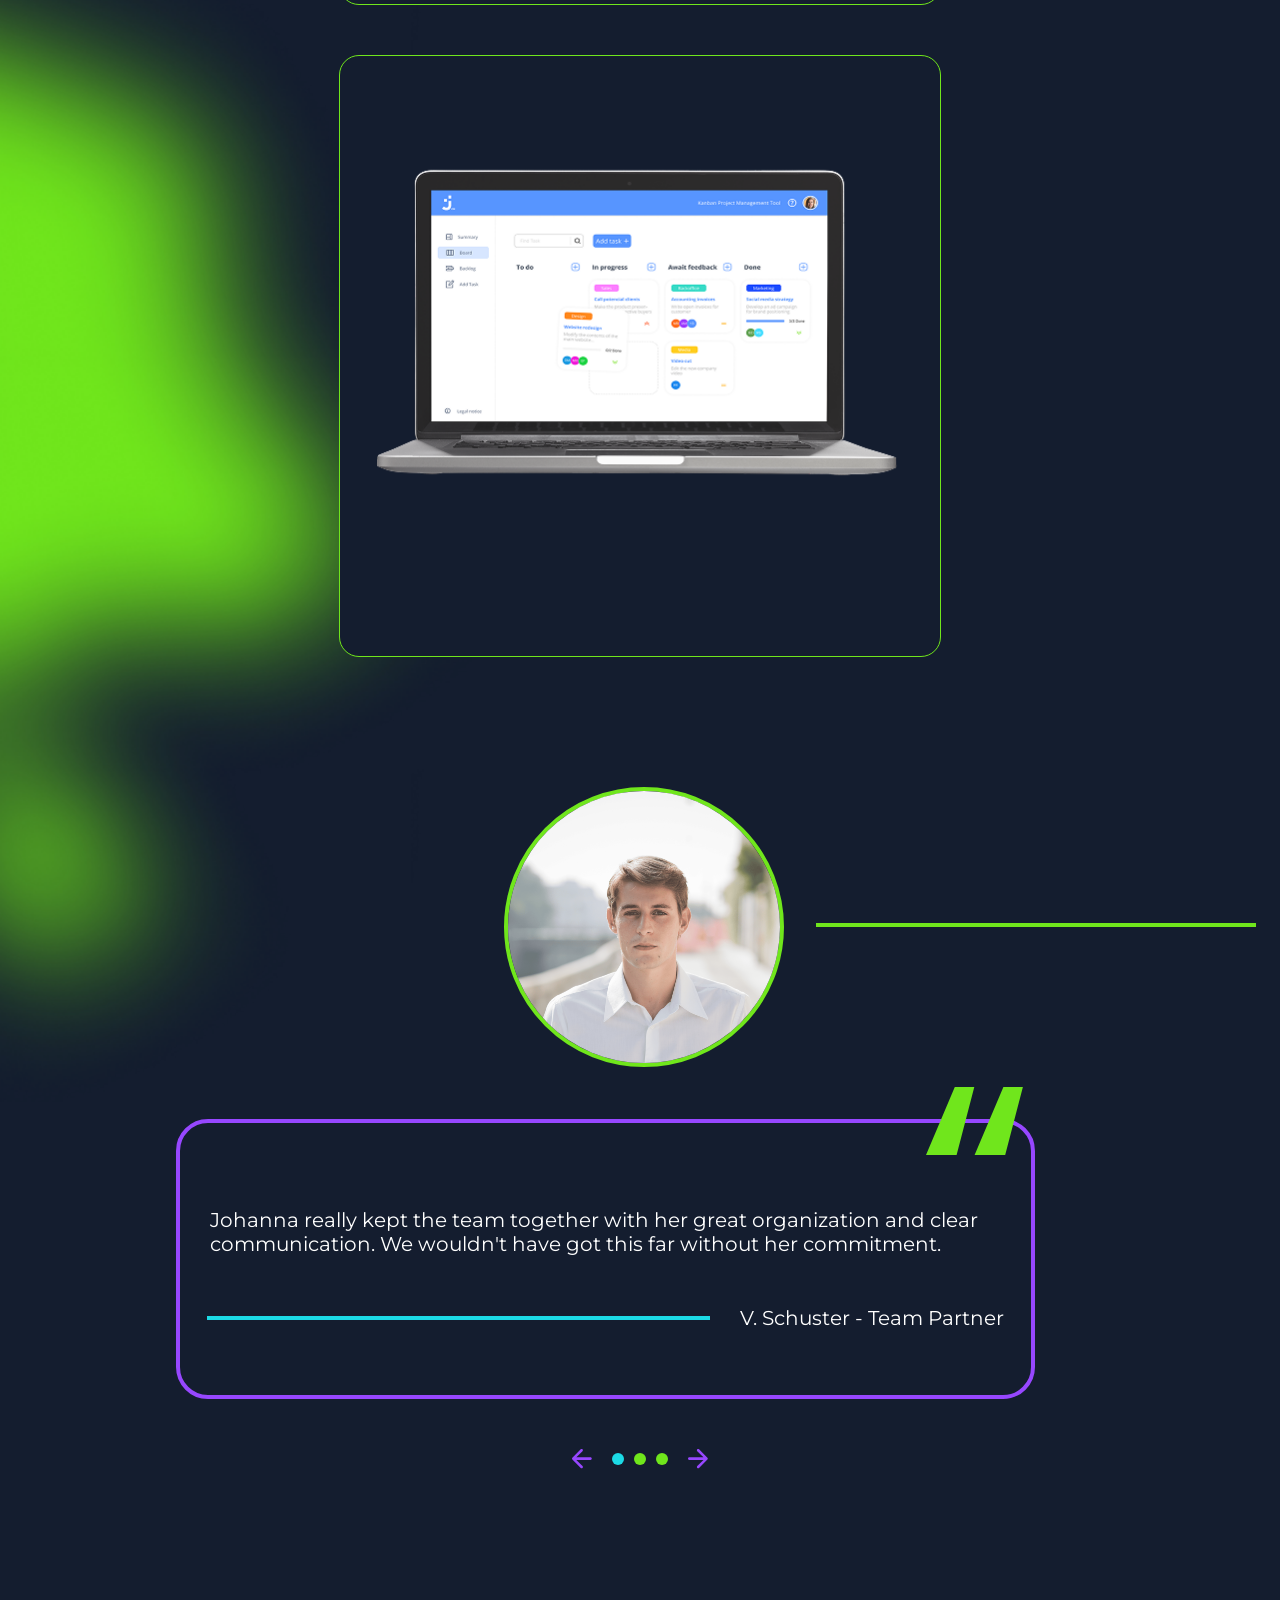
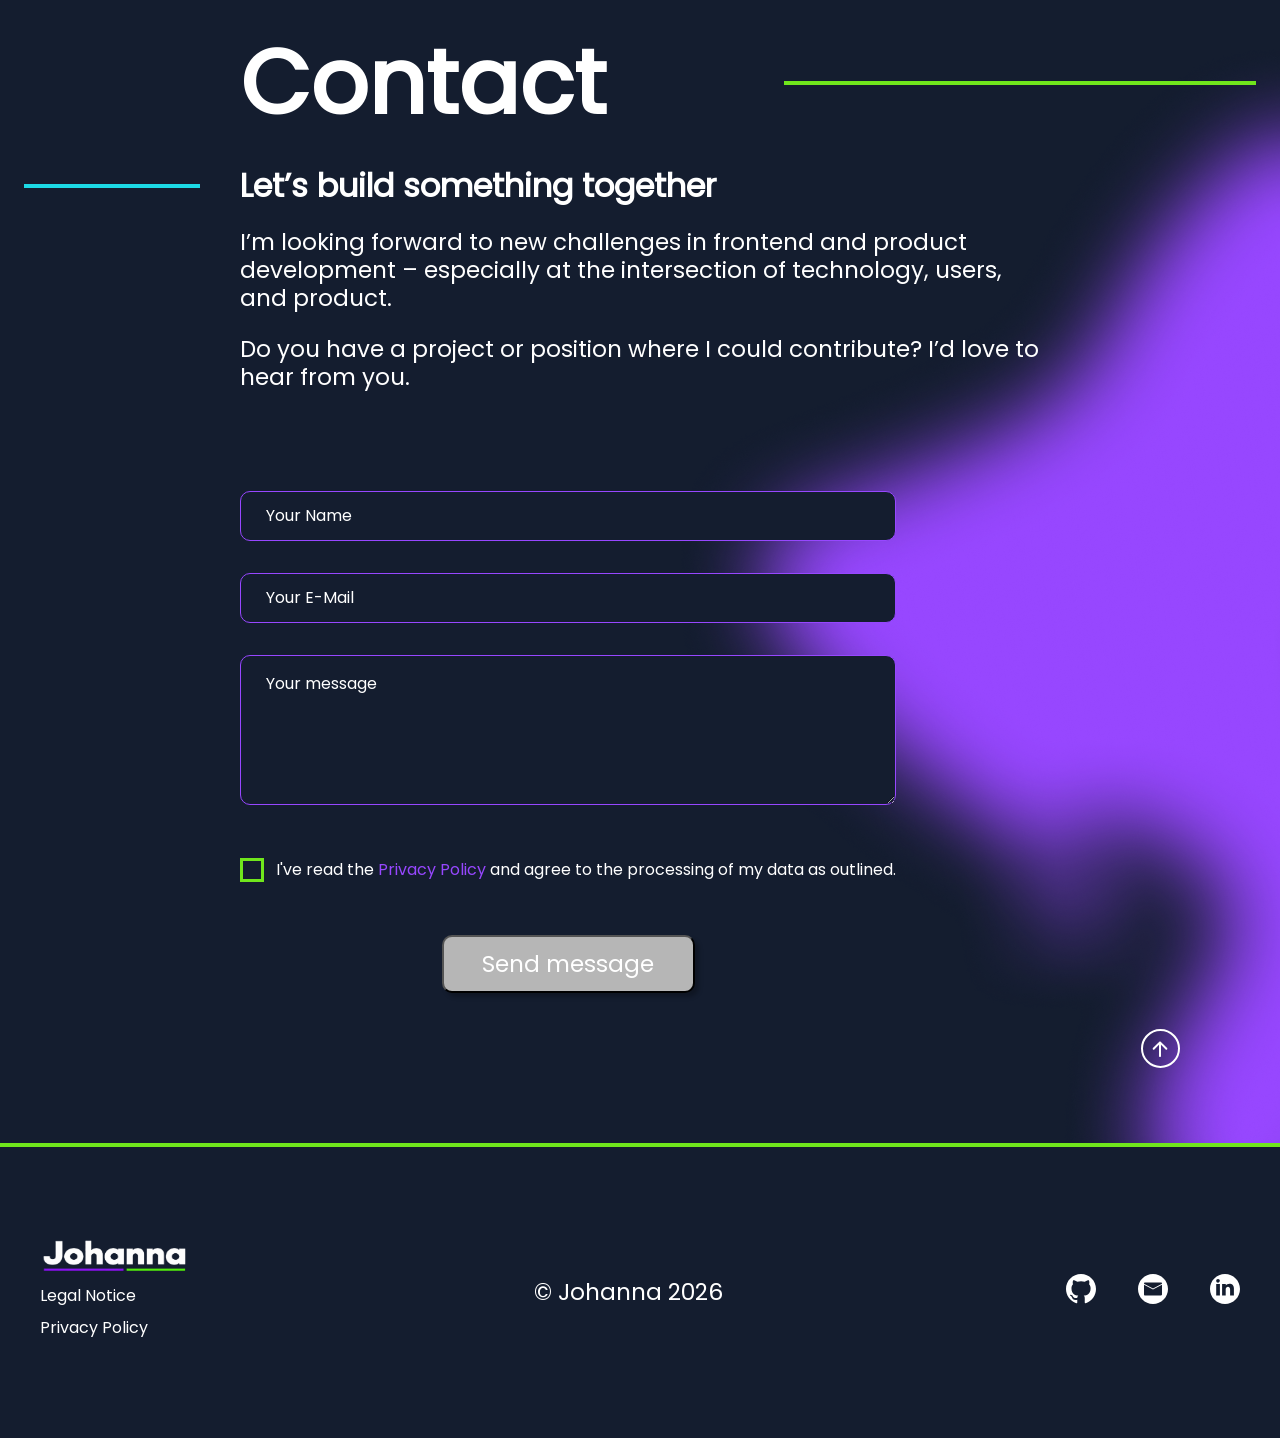
==== commit 68d26ab1: "optimize portfolio section" ====
--- a/index.html
+++ b/index.html
@@ -87,7 +87,7 @@
             <div class="hero_container">
                 <div class="hero_content">
                     <div class="Iam">
-                        <span>I am</span>
+                        <span data-i18n="Iam">I am</span>
                     </div>
                     <div class="hero_info">
                         <h1 class="hero_title">
@@ -185,10 +185,23 @@
                         <img src="ico/JS.svg" alt="JavaScript">
                         <p>JavaScript</p>
                     </div>
-                    <div class="skill_card">
+                    <div class="skill_card learning_card">
                         <img src="ico/learning.svg" alt="Learning">
-                        <p>Continually </p>
+                        <p>Continually</p>
                         <p>Learning</p>
+                        <div class="learning_tooltip">
+                            <p data-i18n="learningTooltip">I have special interest in learning</p>
+                            <div class="learning_tooltip_items">
+                                <div class="learning_tooltip_item">
+                                    <img src="ico/react.svg" alt="Logo 1">
+                                    <p>React</p>
+                                </div>
+                                <div class="learning_tooltip_item">
+                                    <img src="ico/vue.svg" alt="Logo 2">
+                                    <p>Vue.js</p>
+                                </div>
+                            </div>
+                        </div>
                     </div>
                 </div>
                 <div class="skills_grid">
@@ -219,6 +232,67 @@
                 </div>
 
             </div>
+            <div class="all_skills_medium">
+                <a href="#contact" class="skill_btn_mobile">Get in touch</a>
+                <div class="skills_grid">
+                    <div class="skill_card">
+                        <img src="ico/html.svg" alt="HTML">
+                        <p>HTML</p>
+                    </div>
+                    <div class="skill_card">
+                        <img src="ico/css.svg" alt="CSS">
+                        <p>CSS</p>
+                    </div>
+                    <div class="skill_card">
+                        <img src="ico/JS.svg" alt="JavaScript">
+                        <p>JavaScript</p>
+                    </div>
+                    <div class="skill_card">
+                        <img src="ico/typescript.svg" alt="TypeScript">
+                        <p>TypeScript</p>
+                    </div>
+                </div>
+                <div class="skills_grid">
+                    <div class="skill_card">
+                        <img src="ico/git.svg" alt="Git">
+                        <p>Git</p>
+                    </div>
+                    <div class="skill_card">
+                        <img src="ico/scrum.svg" alt="Scrum">
+                        <p>Scrum</p>
+                    </div>
+                    <div class="skill_card">
+                        <img src="ico/rest-api.svg" alt="REST API">
+                        <p>REST API</p>
+                    </div>
+
+                </div>
+                <div class="skills_grid">
+                    
+                    <div class="skill_card">
+                        <img src="ico/angular.svg" alt="Angular">
+                        <p>Angular</p>
+                    </div>
+                    <div class="skill_card learning_card">
+                        <img src="ico/learning.svg" alt="Learning">
+                        <p>Continually</p>
+                        <p>Learning</p>
+                        <div class="learning_tooltip">
+                            <p data-i18n="learningTooltip">I have special interest in learning</p>
+                            <div class="learning_tooltip_items">
+                                <div class="learning_tooltip_item">
+                                    <img src="ico/react.svg" alt="Logo 1">
+                                    <p>React</p>
+                                </div>
+                                <div class="learning_tooltip_item">
+                                    <img src="ico/vue.svg" alt="Logo 2">
+                                    <p>Vue.js</p>
+                                </div>
+                            </div>
+                        </div>
+                    </div>
+                </div>
+            </div>
             <div class="all_skills_mobile">
                 <a href="#contact" class="skill_btn_mobile_mobile">Get in touch</a>
                 <div class="skills_grid">
@@ -260,12 +334,26 @@
                         <img src="ico/rest-api.svg" alt="REST API">
                         <p>REST API</p>
                     </div>
-                    <div class="skill_card">
+                </div>
+                <div class="skills_grid">
+                    <div class="skill_card learning_card">
                         <img src="ico/learning.svg" alt="Learning">
-                        <p>Continually </p>
+                        <p>Continually</p>
                         <p>Learning</p>
-                    </div>
-
+                        <div class="learning_tooltip">
+                            <p data-i18n="learningTooltip">I have special interest in learning</p>
+                            <div class="learning_tooltip_items">
+                                <div class="learning_tooltip_item">
+                                    <img src="ico/react.svg" alt="Logo 1">
+                                    <p>React</p>
+                                </div>
+                                <div class="learning_tooltip_item">
+                                    <img src="ico/vue.svg" alt="Logo 2">
+                                    <p>Vue.js</p>
+                                </div>
+                            </div>
+                        </div>
+                    </div>
                 </div>
             </div>
             <div class="skills_container">
--- a/css/hero.css
+++ b/css/hero.css
@@ -337,9 +337,9 @@
 
 @media (max-width: 420px) {
 
-    .hero_content {
+    /* .hero_content {
         max-width: 300px;
-    }
+    } */
 
     .Iam {
         left: 0px;
--- a/css/skills.css
+++ b/css/skills.css
@@ -45,6 +45,8 @@
 
 .skills_grid {
     display: flex;
+    justify-content: center;
+    align-items: center;
     flex-direction: column;
     gap: 80px;
 }
@@ -112,6 +114,92 @@
 .all_skills_mobile {
     display: none;
 }
+
+
+.learning_card {
+    position: relative;
+}
+
+.learning_tooltip {
+    position: absolute;
+    bottom: calc(100% + 15px);
+    left: 50%;
+    transform: translateX(-50%) translateY(8px);
+    width: 188px;
+    height:129px;
+    padding: 14px 10px;
+    box-sizing: border-box;
+    display: flex;
+    justify-content: center;
+    align-items: center;
+    flex-direction: column;
+    gap: 12px;
+    background: #FFFFFF;
+    color: #141D2F;
+    border-radius: 10px;
+    box-shadow: 0 6px 24px rgba(0, 0, 0, 0.15);
+    opacity: 0;
+    visibility: hidden;
+    pointer-events: none;
+    transition: opacity 0.25s ease,
+                transform 0.25s ease,
+                visibility 0.25s ease;
+    z-index: 100;
+}
+
+.learning_tooltip_items {
+    display: flex;
+    justify-content: center;
+    align-items: center;
+    gap: 20px;
+}
+
+.learning_tooltip::after {
+    content: "";
+    position: absolute;
+    top: 100%;
+    left: 50%;
+    transform: translateX(-50%);
+    border: 8px solid transparent;
+    border-top-color: #FFFFFF;
+}
+
+.learning_tooltip_item {
+    flex: 1;
+    min-width: 0;
+    display: flex;
+    flex-direction: column;
+    align-items: center;
+    text-align: center;
+    gap: 8px;
+}
+
+.learning_tooltip_item img {
+    width: 32px;
+    height: 32px;
+    object-fit: contain;
+}
+
+.learning_tooltip_item p {
+    margin: 0;
+    font-size: 12px;
+    line-height: 1.4;
+}
+
+.learning_tooltip p {
+    margin: 0;
+    font-size: 16px;
+}
+
+.learning_card:hover .learning_tooltip {
+    opacity: 1;
+    visibility: visible;
+    transform: translateX(-50%) translateY(0);
+}
+
+ .all_skills_medium {
+    display: none;
+ }
 
 @media (max-width: 1450px) {
 
@@ -165,6 +253,10 @@
     }
 
     .all_skills {
+        display: none; 
+    }
+
+    .all_skills_medium {
         display: flex;
         flex-direction: column;
         justify-content: center;
@@ -187,8 +279,6 @@
         margin-right: 100px;
     }
 }
-
-
 
 @media (max-width: 800px) {
 
@@ -232,7 +322,7 @@
         cursor: pointer;
     }
 
-    .all_skills {
+    .all_skills_medium {
         display: none;
     }
 
@@ -285,7 +375,7 @@
 @media (max-width: 380px) {
 
     .skills_section {
-        margin-bottom: 50px;
+        margin-bottom: 120px;
     }
 
 }
--- a/css/portfolio.css
+++ b/css/portfolio.css
@@ -330,6 +330,14 @@
 
 @media (max-width: 1450px) {
 
+    .shadow_portfolio_blue {
+    position: absolute;
+    z-index: 1;
+    right: 0;
+    top: -200px;
+    width: 424px; 
+    }
+
     .portfolio_grid {
         height: auto;
     }
@@ -376,7 +384,6 @@
     }
 
 }
-
 
 @media (max-width: 1024px) {
 
@@ -417,7 +424,6 @@
 @media (max-width: 800px) {
 
     .shadow_portfolio_blue {
-        top: -275px;
         width: 300px;
     }
 
@@ -547,6 +553,31 @@
     .portfolio_section {
         margin-top: 50px;
     }
+
+    .project_buttons {
+        margin-top: 20px;
+        display: flex;
+        gap: 10px;
+        font-size: 16px;
+        color: white;
+    }
+
+    .project_btn {
+        width: 100px; 
+        height: 40px; 
+    }
+
+    .project_description h4 {
+        margin-bottom: 5px;
+        font-size: 16px;
+    }   
+
+    .project_overlay p {
+        font-size: 14px;
+        width: 240px;
+        margin-bottom: 10px;
+    }
+    
 
 }
 
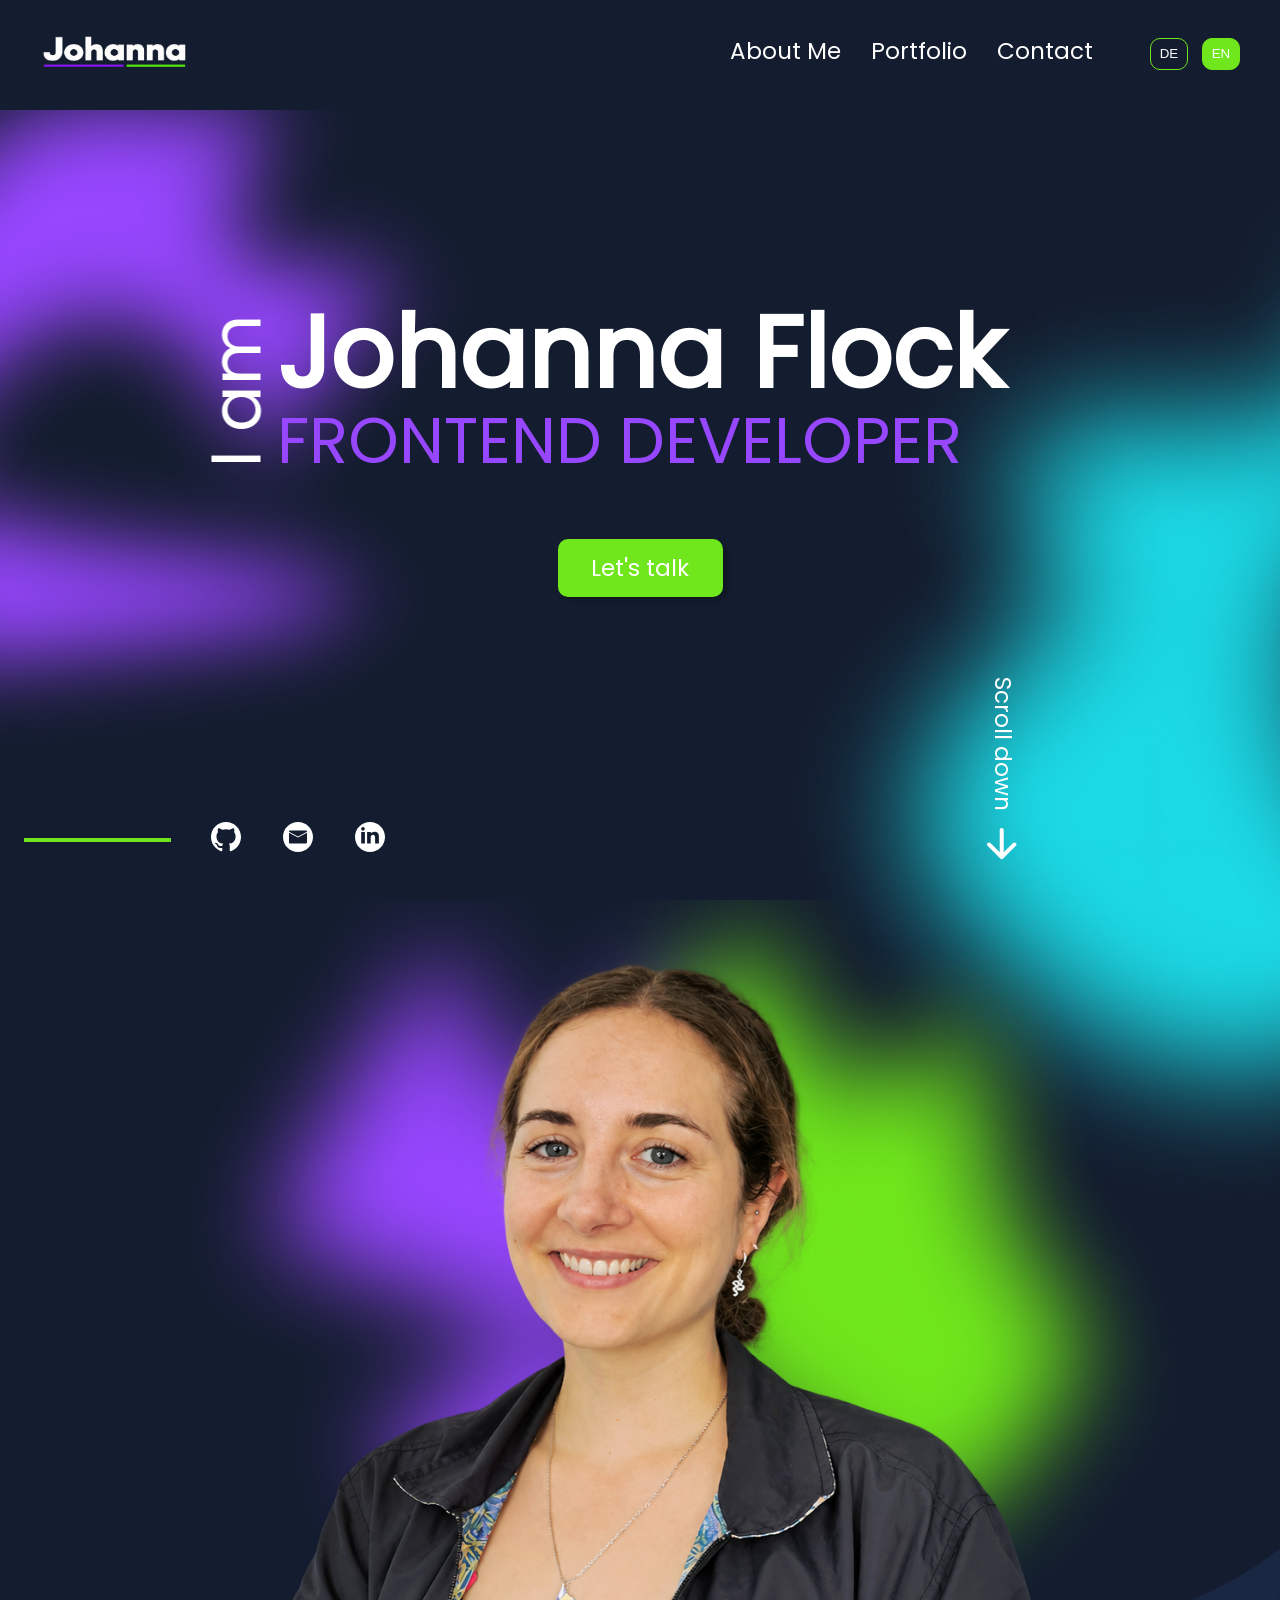
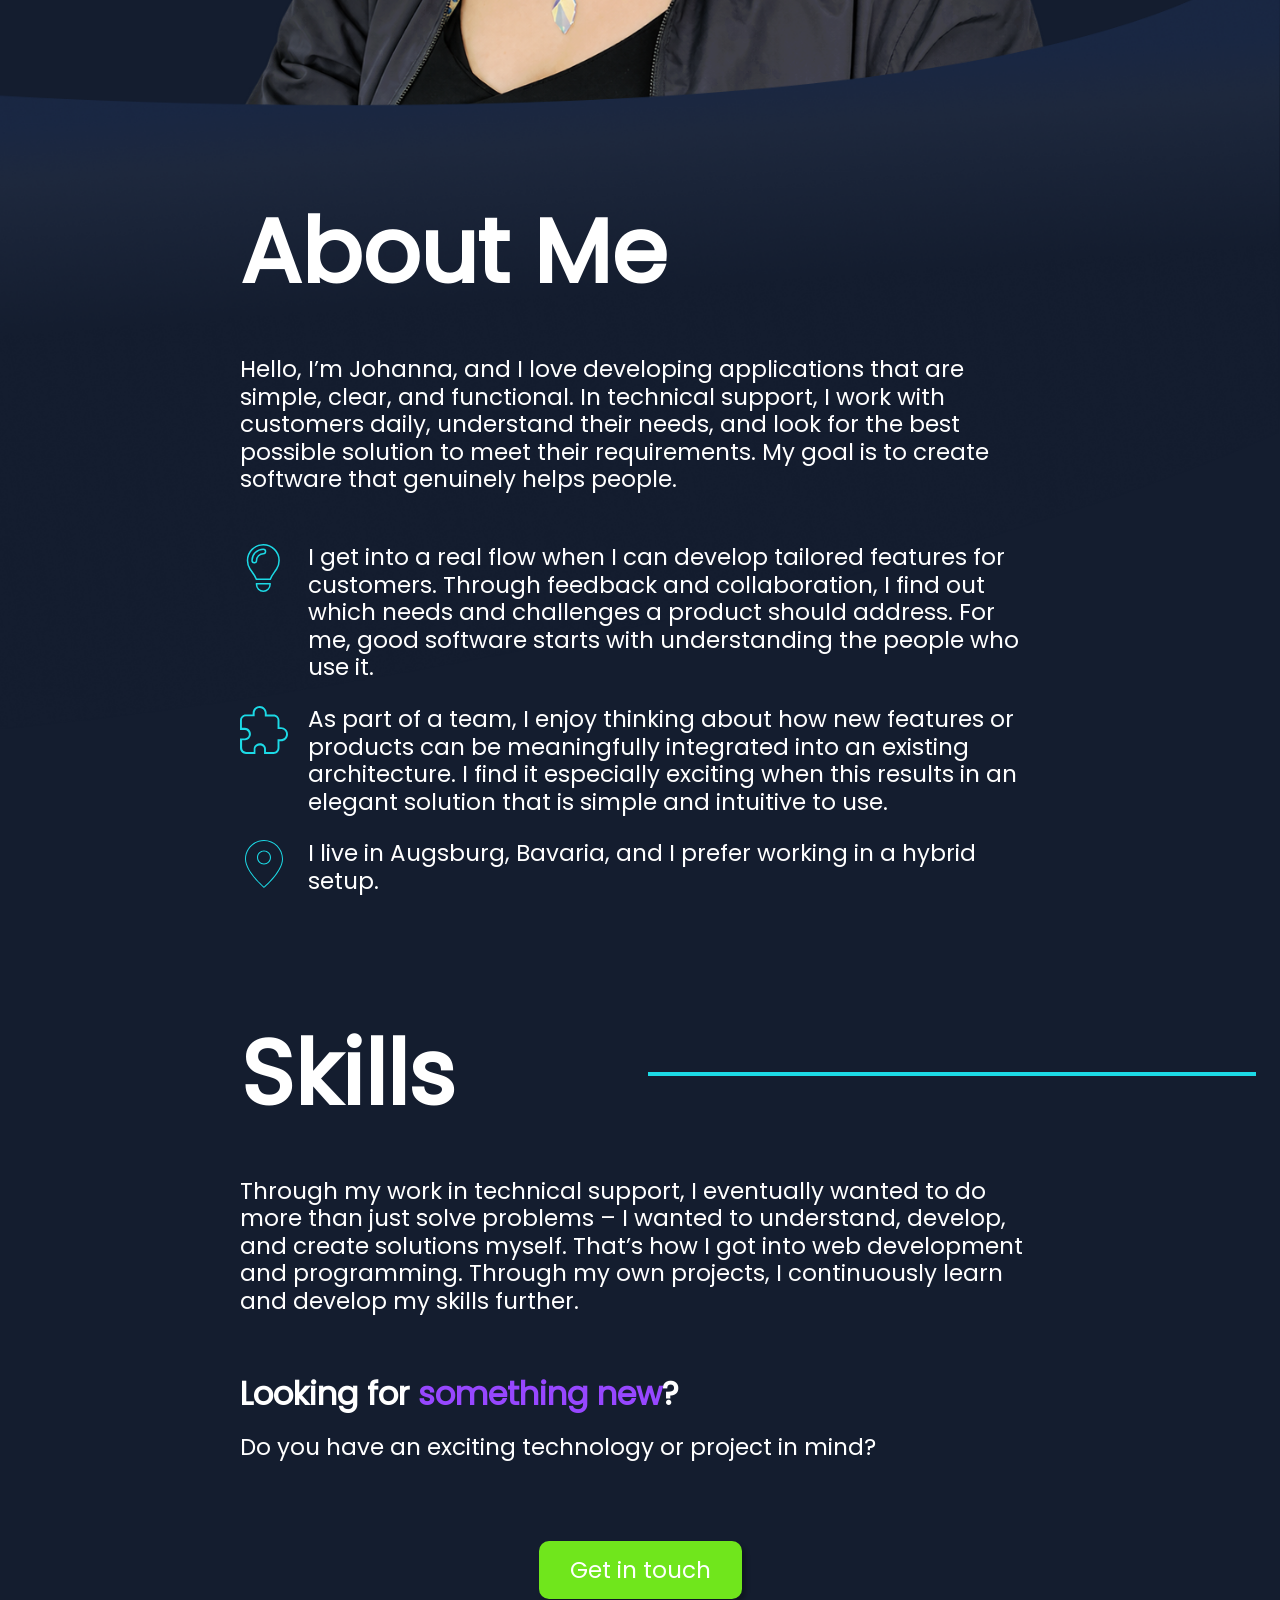
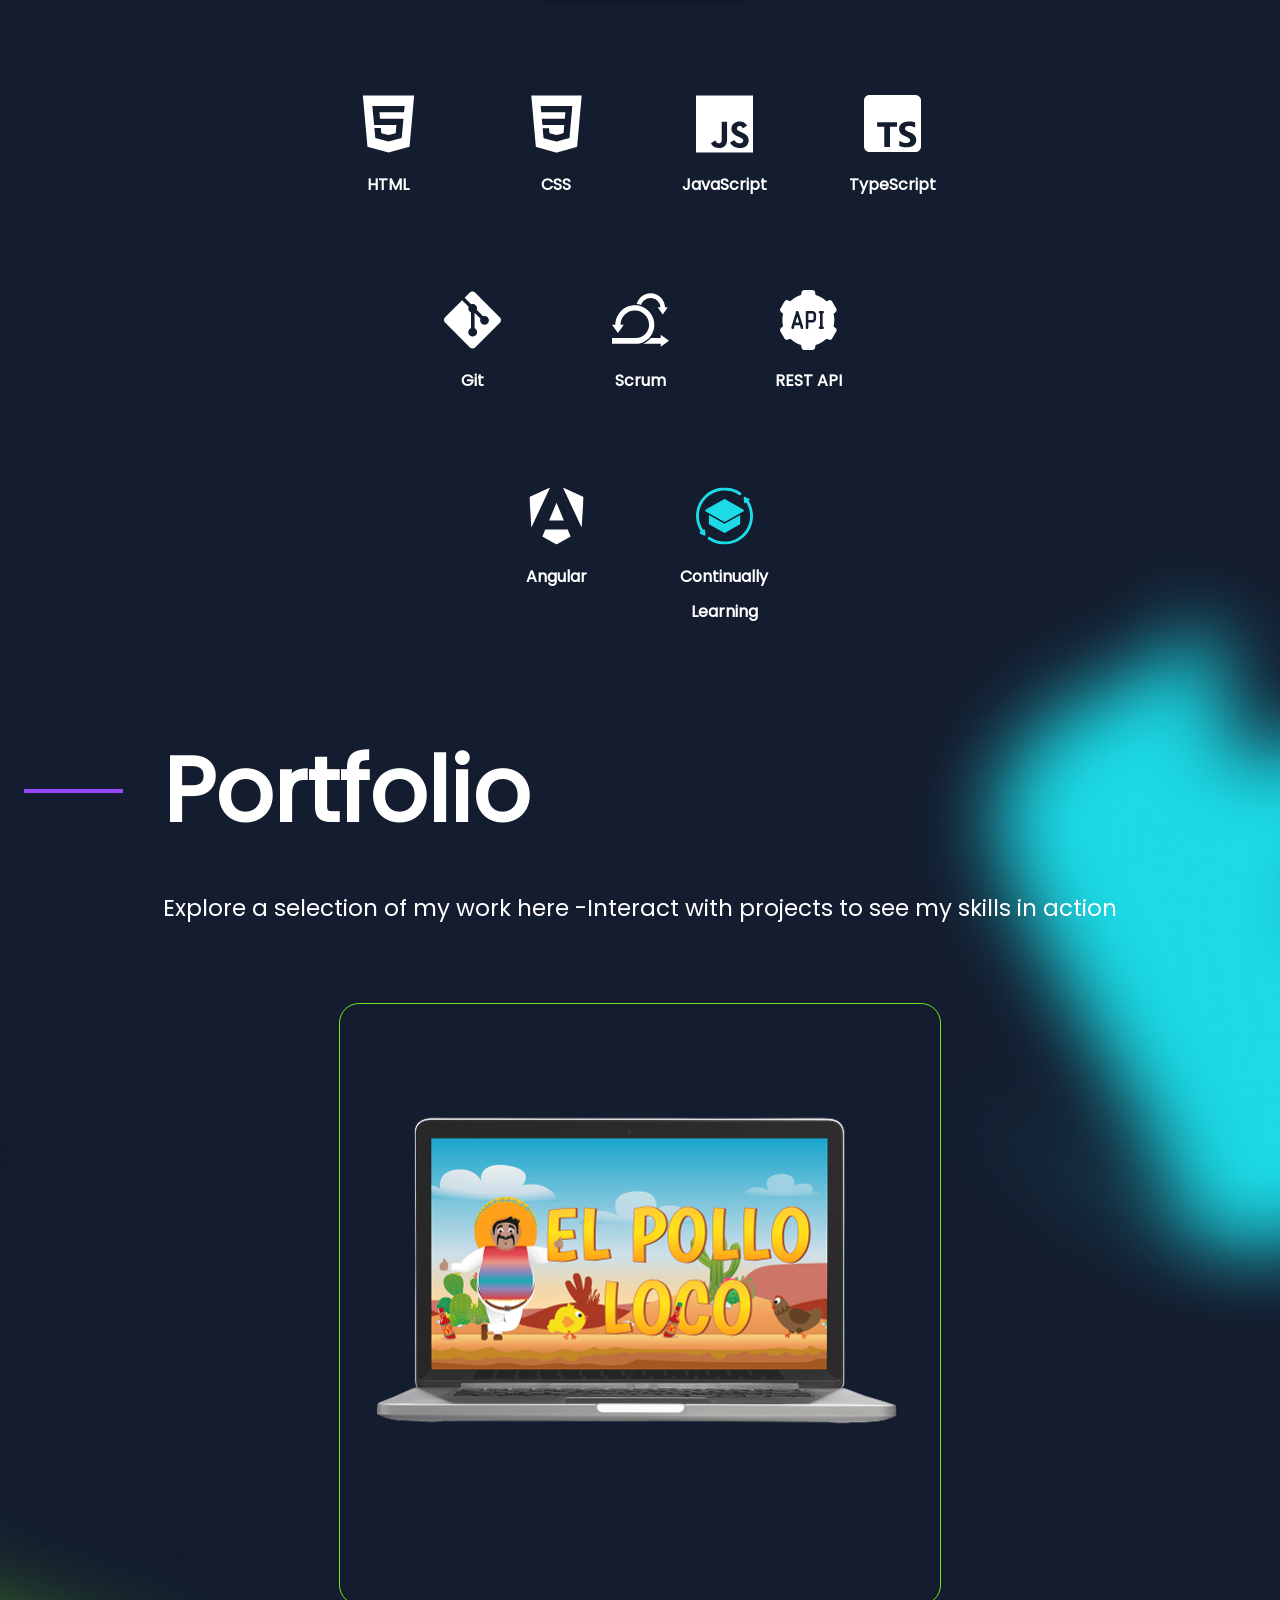
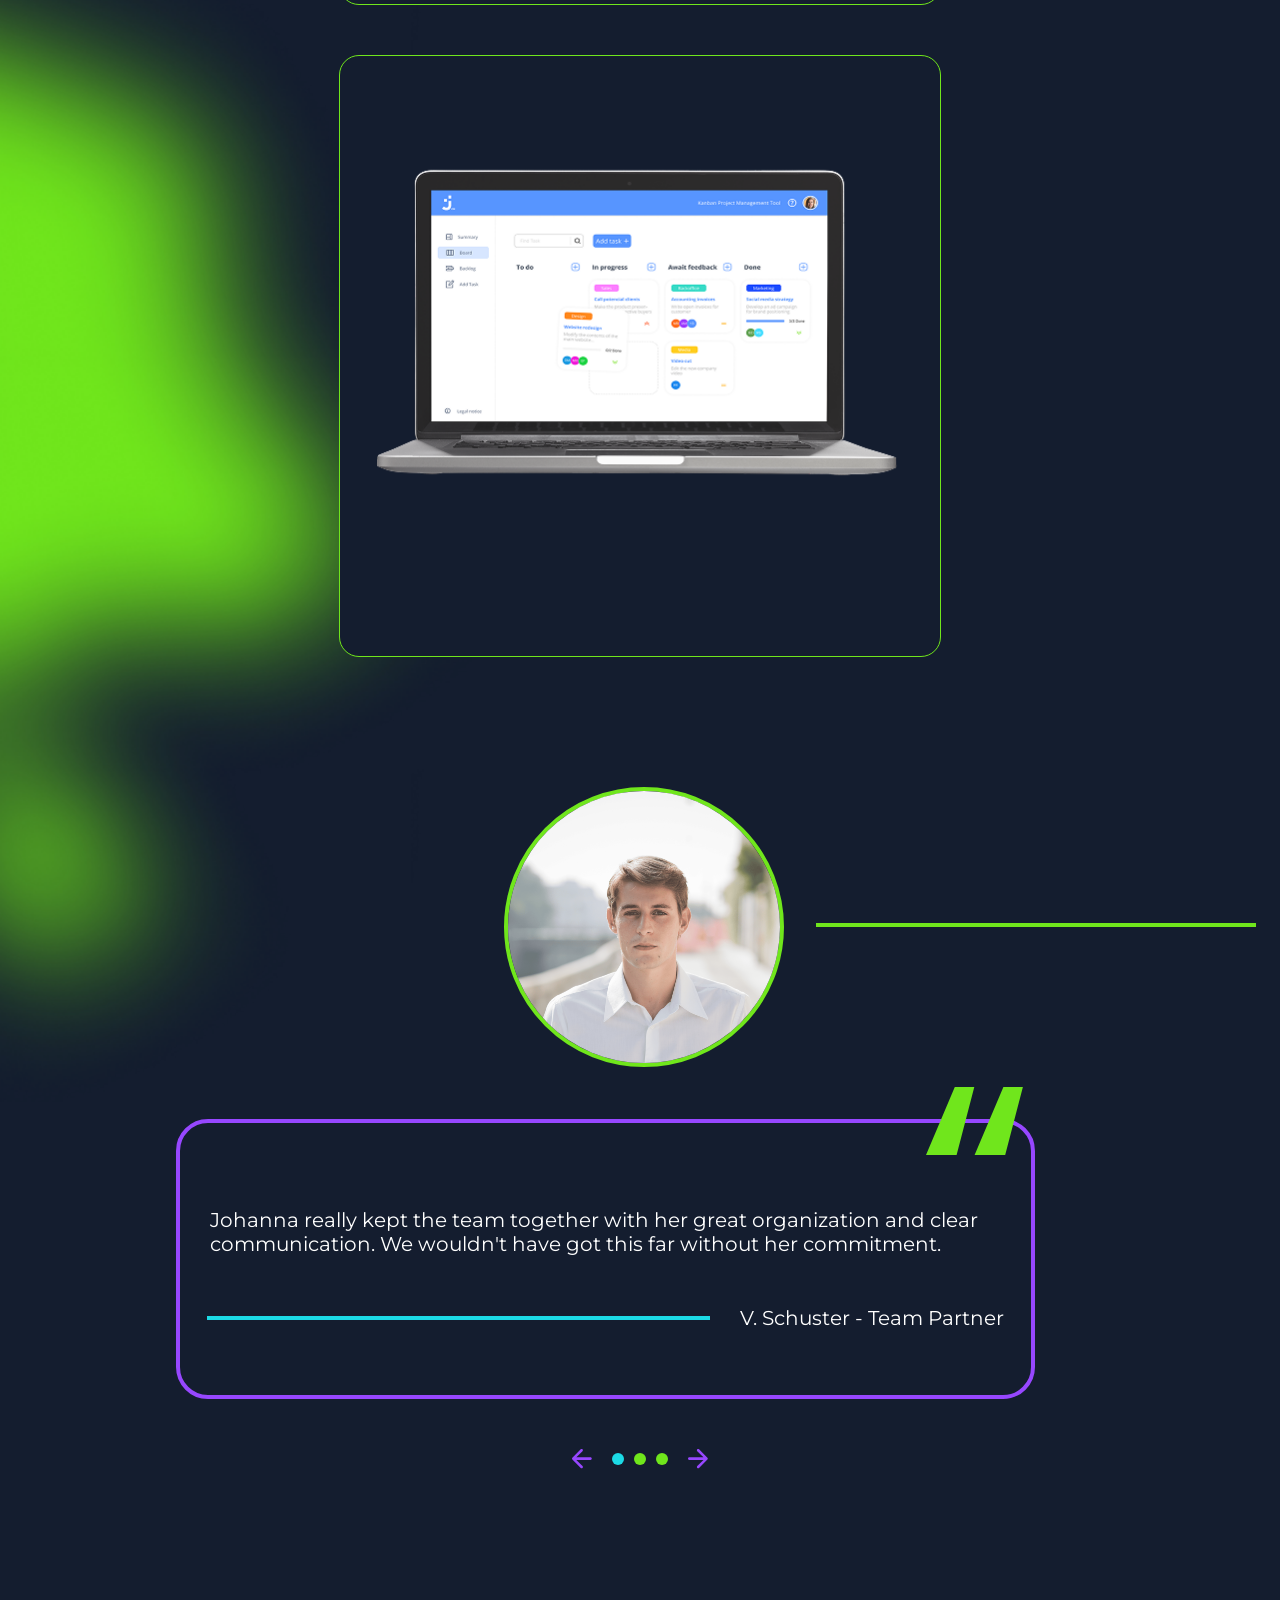
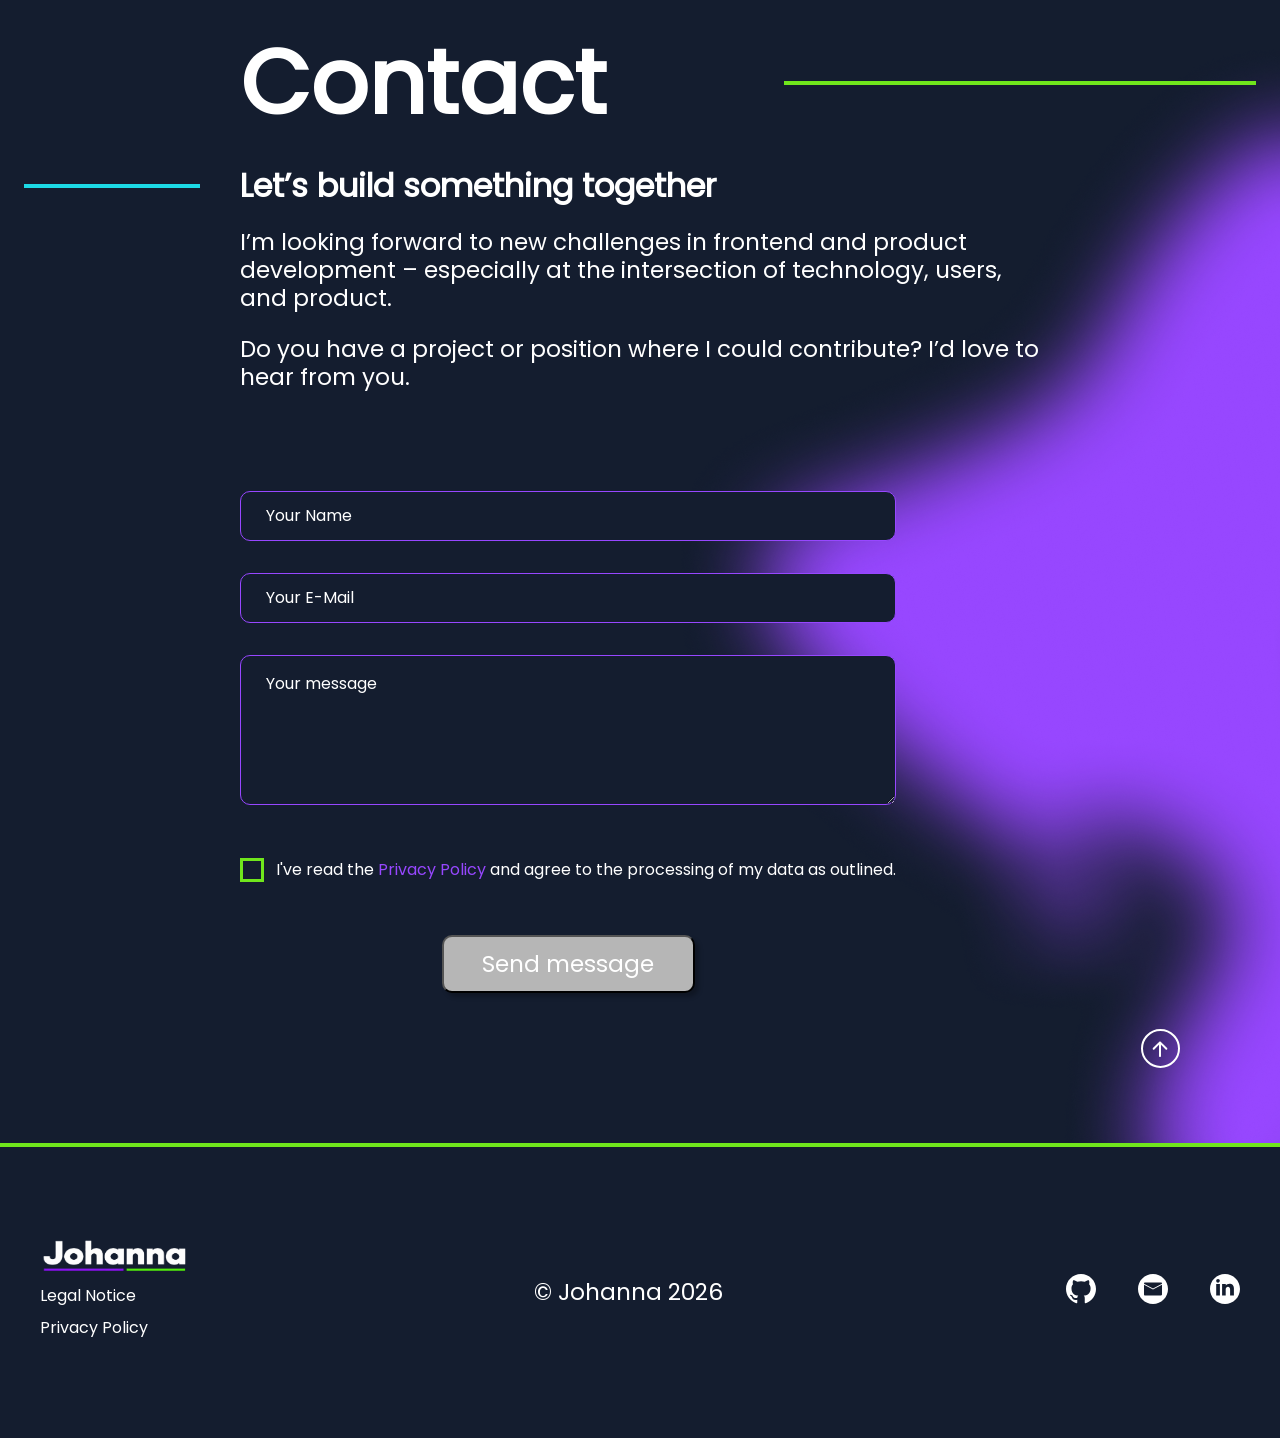
==== commit bf92d5a6: "changes hero section" ====
--- a/index.html
+++ b/index.html
@@ -93,12 +93,14 @@
                         <h1 class="hero_title">
                             Johanna Flock
                         </h1>
-                        <span class="hero_subtitle">
+                        <span class="hero_subtitle" data-i18n="heroSubtitle">
                             FRONTEND DEVELOPER
                         </span>
                     </div>
                 </div>
-                <a href="#contact" class="hero_btn">Let`s talk</a>
+                <a href="#contact" class="hero_btn" data-i18n="heroBtn">
+                    Let`s talk
+                </a>
             </div>
         </div>
         <div class="hero_bottom">
@@ -115,7 +117,7 @@
                 </a>
             </div>
             <div class="hero_scroll">
-                <span class="scroll_text">Scroll down</span>
+                <span class="scroll_text" data-i18n="scrollText">Scroll down</span>
                 <img src="ico/arrow.svg" alt="arrow-down" class="scroll_arrow">
             </div>
         </div>
@@ -171,7 +173,7 @@
     <section id="skills" class="skills_section">
         <div class="skills_wrapper">
             <div class="all_skills">
-                <a href="#contact" class="skill_btn_mobile">Get in touch</a>
+                <a href="#contact" class="skill_btn_mobile" data-i18n="getInTouch">Get in touch</a>
                 <div class="skills_grid">
                     <div class="skill_card">
                         <img src="ico/html.svg" alt="HTML">
@@ -233,7 +235,7 @@
 
             </div>
             <div class="all_skills_medium">
-                <a href="#contact" class="skill_btn_mobile">Get in touch</a>
+                <a href="#contact" class="skill_btn_mobile" data-i18n="getInTouch">Get in touch</a>
                 <div class="skills_grid">
                     <div class="skill_card">
                         <img src="ico/html.svg" alt="HTML">
@@ -294,7 +296,7 @@
                 </div>
             </div>
             <div class="all_skills_mobile">
-                <a href="#contact" class="skill_btn_mobile_mobile">Get in touch</a>
+                <a href="#contact" class="skill_btn_mobile_mobile" data-i18n="getInTouch">Get in touch</a>
                 <div class="skills_grid">
                     <div class="skill_card">
                         <img src="ico/html.svg" alt="HTML">
@@ -376,7 +378,7 @@
                 <p data-i18n="skillsCurious" class="skills_curious">
                     Do you have an exciting technology or project in mind?
                 </p>
-                <a href="#contact" class="skill_btn">Get in touch</a>
+                <a href="#contact" class="skill_btn" data-i18n="getInTouch">Get in touch</a>
             </div>
         </div>
     </section>
--- a/css/hero.css
+++ b/css/hero.css
@@ -18,7 +18,7 @@
 
 .shadow_img_purple {
     position: absolute;
-    top: -60%;
+    top: -111%;
     left: 0;
     height: auto;
     width: 679px;
@@ -38,32 +38,29 @@
     flex-direction: column;
     align-items: center;
     justify-content: center;
+    z-index: 10;
 }
 
 .hero_content {
     display: flex;
-    justify-content: flex-start;
-    align-items: center;
-    width: 1025px;
+    justify-content: center;
+    align-items: center;
+    position: relative !important;
+    padding: 0;
+    width: 100%;
 }
 
 .Iam {
-    transform: rotate(-90deg);
+    --iam-right: 95%;
+    position: absolute;
+    right: var(--iam-right);
+    top: 50%;
+    transform: translateY(-50%) rotate(-90deg);
+    transform-origin: center center;
+    white-space: nowrap;
     font-size: 90px;
-    color: white;
-    white-space: nowrap;
-    font-family: Poppins;
-    font-weight: 400;
-    line-height: 90px;
-    letter-spacing: 0%;
-    margin: 0;
-    position: relative;
-    left: 23px;
-}
-
-.Iam span {
-    margin: 0;
-    padding: 0;
+    line-height: 1;
+    margin-right:0; 
 }
 
 .hero_title {
@@ -73,14 +70,6 @@
     font-size: 128px;
     line-height: 120%;
     letter-spacing: 0%;
-}
-
-.hero_info {
-    display: flex;
-    flex-direction: column;
-    justify-content: flex-start;
-    align-items: flex-start;
-    gap: 20px;
 }
 
 .hero_btn {
@@ -101,7 +90,6 @@
     box-shadow: 4px 4px 4px 0px #00000040;
     cursor: pointer;
     transition: 0.3s ease;
-
 }
 
 .hero_btn:hover {
@@ -109,15 +97,21 @@
     background-color: #9747FF;
 }
 
+.hero_info {
+    display: flex;
+    flex-direction: column;
+    align-items: flex-start;
+    width: fit-content;
+    text-align: left;
+}
+
 .hero_subtitle {
-    width: 683px;
-    height: 69px;
+    width: auto;
+    height: auto;
     font-family: Poppins;
     font-weight: 400;
-    font-style: Regular;
     font-size: 64px;
     line-height: 120%;
-    letter-spacing: 0%;
     color: #9747FF;
 }
 
@@ -197,31 +191,48 @@
         gap: 550px;
     }
 
-    .hero_content {
-        width: 1000px;
-    }
-
-}
-
-@media (max-width: 1024px) {
-
-    .hero_content {
-        width: auto;
-    }
-
-    .hero_subtitle {
-        width: 600px;
-        height: auto;
-        font-size: 55px;
-    }
-
     .hero_title {
         font-family: Poppins;
         font-weight: 700;
+        font-style: Bold;
+        font-size: 100px;
+        line-height: 100%;
+        letter-spacing: 0%;
+    }
+
+    .Iam {
+        font-size: 69px;
+    }
+
+    .shadow_img_purple {
+        width: 500px;
+        top: -100%;
+    }
+
+     .shadow_img_blue {
+        width: 500px;
+        top: -70%;
+    }
+
+}
+
+@media (max-width: 1024px) {
+
+    .hero_subtitle {
+        font-size: 55px;
+    }
+
+    .hero_title {
+        font-family: Poppins;
+        font-weight: 700;
+        font-style: Bold;
         font-size: 90px;
-        line-height: 120%;
+        line-height: 100%;
         letter-spacing: 0%;
-        width: 600px;
+    }
+
+    .Iam {
+        font-size: 60px;
     }
 
     .hero_bottom {
@@ -238,7 +249,7 @@
     .shadow_img_blue {
         width: 300px;
         right: 0;
-        top: 27%;
+        top: 3%;
     }
 
 }
@@ -251,27 +262,31 @@
     }
 
     .hero_title {
-        font-size: 60px;
-        width: 500px;
+        font-size: 60px; 
     }
 
     .hero_subtitle {
-        width: 500px;
-        height: auto;
         font-size: 45px;
     }
 
-    .hero_container {
-        position: relative;
-        z-index: 1;
-    }
-
     .Iam {
-        font-size: 60px;
+        font-size: 46px;
     }
 
     .hero_info {
         gap: 0px;
+    }
+
+     .shadow_img_purple {
+        width: 360px;
+        left: 0;
+        top: -100%;
+    }
+
+    .shadow_img_blue {
+        width: 300px;
+        right: 0;
+        top: -22%;
     }
 
 }
@@ -287,17 +302,15 @@
 
     .hero_title {
         font-size: 50px;
-        width: 400px;
     }
 
     .hero_subtitle {
-        width: 400px;
         height: auto;
         font-size: 35px;
     }
 
-    .Iam {
-        font-size: 50px;
+   .Iam {
+        font-size: 36px;
     }
 
     .scroll_text {
@@ -319,54 +332,50 @@
 @media (max-width: 530px) {
 
     .hero_title {
-        font-size: 45px;
-        width: 300px;
+        font-size: 40px;
     }
 
     .hero_subtitle {
-        width: 300px;
         height: auto;
-        font-size: 35px;
-    }
-
-    .Iam {
-        font-size: 45px;
-    }
-
-}
-
-@media (max-width: 420px) {
-
-    /* .hero_content {
-        max-width: 300px;
-    } */
-
-    .Iam {
-        left: 0px;
-    }
-
-    .hero_info {
-        right: 25px;
-        position: relative;
-    }
-
-    .hero_title {
-        font-size: 45px;
-        width: auto;
-    }
-
-    .hero_subtitle {
-        width: auto;
-        height: auto;
-        font-size: 35px;
-    }
-
+        font-size: 27px;
+    }
+
+   .Iam {
+        font-size: 28px;
+    }
+
+    
     .shadow_img_purple {
         width: 240px;
     }
 
     .shadow_img_blue {
         width: 200px;
+    }
+
+}
+
+@media (max-width: 400px) {
+
+    .shadow_img_purple {
+        width: 240px;
+    }
+
+    .shadow_img_blue {
+        width: 200px;
+    }
+
+    .hero_title {
+        font-size: 30px;
+    }
+
+    .hero_subtitle {
+        height: auto;
+        font-size: 20px;
+    }
+
+   .Iam {
+        font-size: 21px;
     }
 
 }
@@ -401,12 +410,12 @@
 @keyframes heroIamFadeUp {
     from {
         opacity: 0;
-        transform: rotate(-90deg) translateY(35px);
+        transform: translateY(-50%) rotate(-90deg) translateX(35px);
     }
 
     to {
         opacity: 1;
-        transform: rotate(-90deg) translateY(0);
+        transform: translateY(-50%) rotate(-90deg);
     }
 }
 
@@ -446,6 +455,7 @@
 }
 
 @media (prefers-reduced-motion: reduce) {
+
     .hero_content .Iam,
     .hero_title,
     .hero_subtitle,
@@ -461,7 +471,9 @@
 }
 
 @keyframes scrollArrowMove {
-    0%, 100% {
+
+    0%,
+    100% {
         transform: translateY(0);
     }
 
